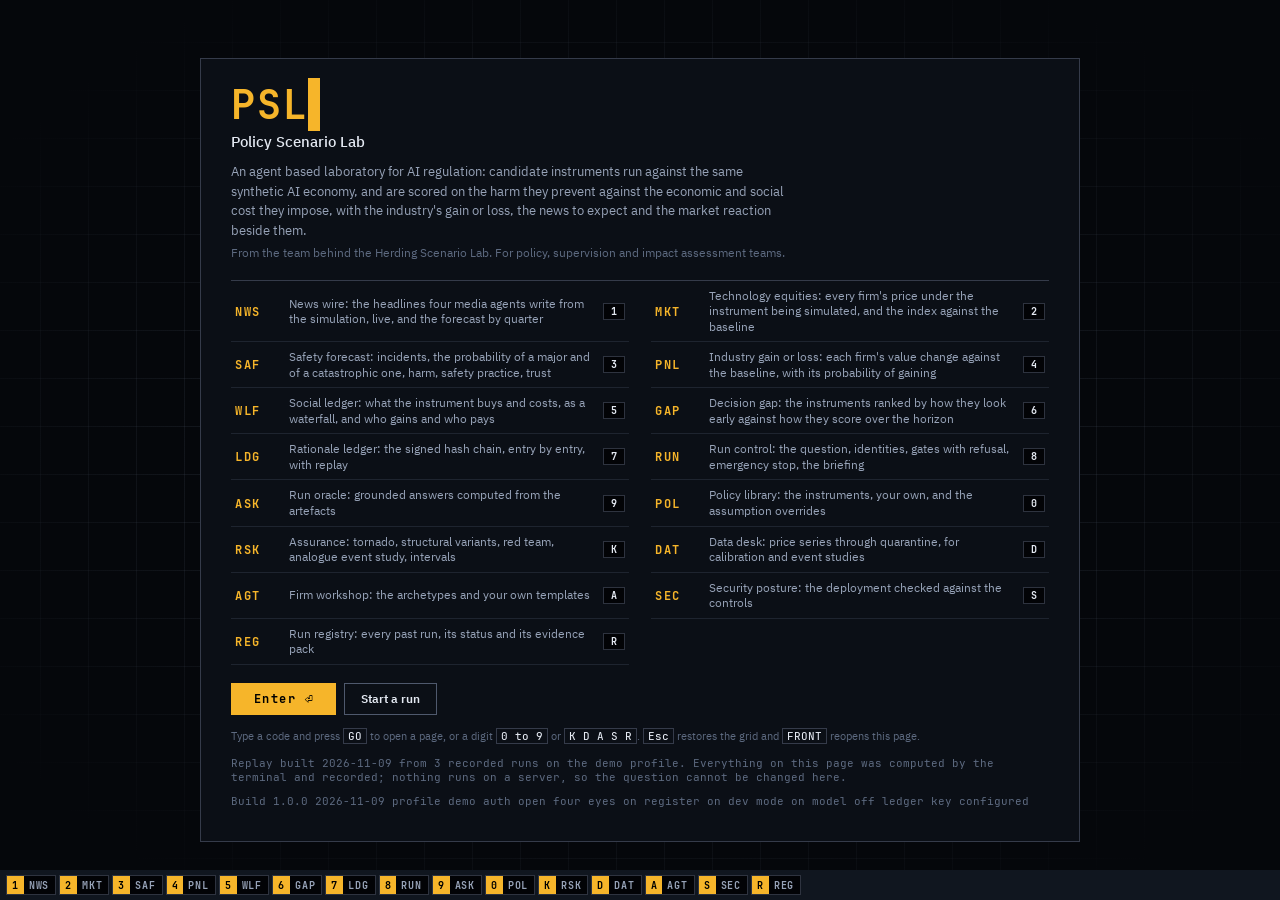
==== site/index.html @ 1699abfe "PSL terminal 1.0.0 with replay site" ====
<!DOCTYPE html>
<html lang="en"><head><meta charset="utf-8"><title>PSL TERMINAL (replay)</title>
<meta name="viewport" content="width=device-width, initial-scale=1">
<meta name="description" content="Policy Scenario Lab: a replay of recorded runs of the PSL terminal">
<link rel="stylesheet" href="assets/psl.css">
</head><body>
<div id="root"><div class="top-bar"><div class="brand"><span class="brand-glyph"></span><span class="brand-code">PSL</span><span class="brand-name">Policy Scenario Lab</span></div><div class="cmdline"><span class="cmd-prompt">›</span><input type="text" placeholder="function code" autocomplete="off" id="cmd"><span class="go-key" title="Enter">GO</span><span id="cmd-msg"></span></div><span id="phase-line">Awaiting run control</span><span class="top-right"><span id="run-chip" class="run-chip"></span><span id="live-stage" class="st-idle">IDLE</span><span id="clock">--:--:--</span></span></div><div id="rail" class="rail"><span class="rail-step" data-step="plan">Plan</span><span class="rail-step" data-step="gate1">Gate 1</span><span class="rail-step" data-step="simulate">Simulate</span><span class="rail-step" data-step="markets">Markets</span><span class="rail-step" data-step="welfare">Welfare</span><span class="rail-step" data-step="assurance">Assurance</span><span class="rail-step" data-step="critic">Critic</span><span class="rail-step" data-step="gate2">Gate 2</span><span class="rail-step" data-step="released">Released</span></div><main id="grid" class="term-grid"><div id="trow-1" class="trow"><section id="panel-NWS" class="panel" data-code="NWS"><header class="p-head"><span class="ph-num">1</span><span class="ph-code">NWS</span><span class="ph-title">News wire</span><span id="nws-live" class="ph-live"></span></header><div id="body-NWS" class="p-body"><div class="mkt-modes"><button id="nws-wire-btn" class="mode on">Wire</button><button id="nws-fc-btn" class="mode">Forecast</button><select id="nws-sel" class="sel"><option value="__live__">Live</option></select><span id="nws-read" class="mkt-read"></span></div><div id="nws-feed" class="wire"></div><div id="nws-forecast" style="display:none"></div></div></section><div id="gut-v-1" class="gutter gutter-v" data-kind="v"></div><section id="panel-MKT" class="panel" data-code="MKT"><header class="p-head"><span class="ph-num">2</span><span class="ph-code">MKT</span><span class="ph-title">Technology equities</span><span id="mkt-live" class="ph-live"></span></header><div id="body-MKT" class="p-body"><div class="mkt-modes"><button id="mkt-px-btn" class="mode on">Prices</button><button id="mkt-vs-btn" class="mode" disabled title="Index against the baseline, with its band (after the run)">vs baseline</button><select id="mkt-sel" class="sel"><option value="__live__">Live</option></select><span id="mkt-read" class="mkt-read"></span></div><div id="mkt-legend" class="legend"></div><div id="mkt-chart"></div><div id="mkt-vs" style="display:none"></div></div></section></div><div id="gut-h-1" class="gutter gutter-h" data-kind="h"></div><div id="trow-2" class="trow"><section id="panel-SAF" class="panel" data-code="SAF"><header class="p-head"><span class="ph-num">3</span><span class="ph-code">SAF</span><span class="ph-title">Safety forecast</span><span id="ph-live-SAF" class="ph-live"></span></header><div id="body-SAF" class="p-body"><div id="saf-body"></div></div></section><div id="gut-v-2" class="gutter gutter-v" data-kind="v"></div><section id="panel-PNL" class="panel" data-code="PNL"><header class="p-head"><span class="ph-num">4</span><span class="ph-code">PNL</span><span class="ph-title">Industry gain or loss</span><span id="ph-live-PNL" class="ph-live"></span></header><div id="body-PNL" class="p-body"><div id="pnl-body"></div></div></section><div id="gut-v-3" class="gutter gutter-v" data-kind="v"></div><section id="panel-WLF" class="panel" data-code="WLF"><header class="p-head"><span class="ph-num">5</span><span class="ph-code">WLF</span><span class="ph-title">Social ledger</span><span id="ph-live-WLF" class="ph-live"></span></header><div id="body-WLF" class="p-body"><div id="wlf-body"></div></div></section><div id="gut-v-4" class="gutter gutter-v" data-kind="v"></div><section id="panel-GAP" class="panel" data-code="GAP"><header class="p-head"><span class="ph-num">6</span><span class="ph-code">GAP</span><span class="ph-title">Decision gap</span><span id="ph-live-GAP" class="ph-live"></span></header><div id="body-GAP" class="p-body"><div id="gap-body"></div></div></section></div><div id="gut-h-2" class="gutter gutter-h" data-kind="h"></div><div id="trow-3" class="trow"><section id="panel-LDG" class="panel" data-code="LDG"><header class="p-head"><span class="ph-num">7</span><span class="ph-code">LDG</span><span class="ph-title">Rationale ledger</span><span id="ph-live-LDG" class="ph-live"></span></header><div id="body-LDG" class="p-body"><div id="ldg-verify" class="feed-cap"></div><div id="ldg-feed" class="feed"></div></div></section><div id="gut-v-5" class="gutter gutter-v" data-kind="v"></div><section id="panel-RUN" class="panel" data-code="RUN"><header class="p-head"><span class="ph-num">8</span><span class="ph-code">RUN</span><span class="ph-title">Run control, gates and briefing</span><span id="ph-live-RUN" class="ph-live"></span></header><div id="body-RUN" class="p-body"><label for="q">Policy question</label><textarea id="q" maxlength="600" rows="3" spellcheck="false">Which AI regulatory instrument best reduces expected harm from frontier AI over the next five years, keeping the technology sector&#x27;s net loss below $400bn and the gross social cost under $150bn?</textarea><label for="who">Prepared by</label><input type="text" placeholder="analyst preparing the battery" autocomplete="off" maxlength="80" id="who"><label for="who-role">Preparer&#x27;s function (required)</label><input type="text" placeholder="for example certified function, or Developer1 in dev mode" autocomplete="off" maxlength="80" id="who-role"><label for="approver">Approver at the gates</label><input type="text" placeholder="named approver (must differ from preparer)" autocomplete="off" maxlength="80" id="approver"><label for="approver-role">Approver&#x27;s function (SMF or certified role; required)</label><input type="text" placeholder="for example SMF24, or Developer2 in dev mode" autocomplete="off" maxlength="80" id="approver-role"><label for="reason">Reason (required to refuse a gate; recorded in the ledger)</label><textarea id="reason" maxlength="400" placeholder="why the battery or the briefing is refused" rows="2" spellcheck="false"></textarea><div class="btn-row"><button id="plan" class="act" title="Read the question and plan the battery">Plan</button><button id="stop" class="act stopbtn" disabled title="Emergency stop: halts the run now">Stop</button><button id="newrun" class="act" title="Clear the terminal for a fresh run; datasets, instruments and firms are kept">New run</button></div><div class="btn-row"><button id="g1a" class="act gate" disabled>Gate 1: approve battery</button><button id="g1r" class="act refuse" disabled>Refuse</button></div><div class="btn-row"><button id="g2a" class="act gate" disabled>Gate 2: release briefing</button><button id="g2r" class="act refuse" disabled>Refuse</button></div><div id="run-status"></div></div></section></div><section id="panel-POL" class="panel" data-code="POL"><header class="p-head"><span class="ph-num">0</span><span class="ph-code">POL</span><span class="ph-title">Policy library: instruments, your own, assumptions</span><span id="ph-live-POL" class="ph-live"></span></header><div id="body-POL" class="p-body"><div class="howto"><div class="howto-intro">The instrument library, and your own instruments.</div><ol class="howto-steps"><li>Every built in instrument is a bounded JSON document; the table shows what each does. Name instruments in the policy question to compare them, or leave it to the default battery.</li><li>To define your own, edit the document on the left: scope, phase in, threshold, costs, mandated safety share, evaluation catch rate, delays, liability, transparency, enforcement, controls. Every value is clamped to the bounds on the right and clamping is reported.</li><li>Click Validate and store. The instrument joins every later plan while it is enabled, with its author and hash in the battery hash and the ledger.</li><li>Assumption overrides (bottom) apply to the next plan: any value judgement in the assumptions table, within bounds.</li></ol><div class="howto-note">Nothing simulates until a named approver signs the battery off at Gate 1.</div></div><div class="feed-cap">Built in instruments</div><table class="data"><thead><tr><th class="">instrument</th><th class="">scope</th><th class="">what it does</th><th class="">note</th></tr></thead><tbody><tr><td class="">Status quo (voluntary commitments)</td><td class="">domestic</td><td class="">enforcement capacity 0.1; domestic scope</td><td class="wrap">No new obligation. Existing consumer and product law only, with the regulator&#x27;s present capacity. Every other policy is measured against this path, pair by pair.</td></tr><tr><td class="">Transparency and disclosure</td><td class="">domestic</td><td class="wrap">provenance and disclosure; compliance $0.01bn fixed plus 0.2% of revenue; enforcement capacity 0.3, fines 1% of revenue; domestic scope</td><td class="wrap">Model documentation, provenance marking and public incident disclosure. Cheap, and it shrinks the misuse environment rather than the capability.</td></tr><tr><td class="">Compute threshold reporting</td><td class="">domestic</td><td class="wrap">above capability 1.0; evaluations catch 15% of unsafe releases; compliance $0.03bn fixed plus 0.5% of revenue; enforcement capacity 0.4, fines 2% of revenue; domestic scope</td><td class="wrap">Developers above a training compute threshold report their models and their own evaluations. The regime an executive order can create.</td></tr><tr><td class="">Mandatory third party evaluation</td><td class="">domestic</td><td class="wrap">above capability 0.8; safety spend at least 8% of R&amp;D; evaluations catch 45% of unsafe releases; 2 month approval delay; compliance $0.08bn fixed plus 1.0% of revenue; enforcement capacity 0.5, fines 6% of revenue; domestic scope</td><td class="wrap">Independent pre deployment evaluation above a threshold, with a short approval delay. Catches a share of unsafe releases before they ship.</td></tr><tr><td class="">Risk tiering (EU style)</td><td class="">domestic</td><td class="wrap">safety spend at least 5% of R&amp;D; 1 month approval delay; provenance and disclosure; risk tier conformity for deployers; compliance $0.05bn fixed plus 3.0% of revenue; enforcement capacity 0.6, fines 7% of revenue; domestic scope</td><td class="wrap">Obligations by use case tier for every deployer, conformity assessment before high risk deployment, a sandbox for small firms. Compliance cost scales with deployment, not with the frontier.</td></tr><tr><td class="">Frontier licensing</td><td class="">domestic</td><td class="wrap">above capability 1.0; safety spend at least 25% of R&amp;D; evaluations catch 60% of unsafe releases; 4 month approval delay; compliance $0.15bn fixed plus 2.0% of revenue; enforcement capacity 0.7, fines 10% of revenue; domestic scope</td><td class="wrap">A licence to train or deploy above the capability threshold: mandated safety spend, independent evaluation, an approval delay, audits with real fines. Domestic scope: a mobile lab can leave.</td></tr><tr><td class="">Coordinated frontier licensing</td><td class="">coordinated</td><td class="wrap">above capability 1.0; safety spend at least 25% of R&amp;D; evaluations catch 60% of unsafe releases; 4 month approval delay; compliance $0.15bn fixed plus 2.0% of revenue; enforcement capacity 0.7, fines 10% of revenue; coordinated across jurisdictions</td><td class="wrap">The licensing regime agreed across jurisdictions, so obligations follow the firm wherever it operates. Slower to arrive, harder to escape.</td></tr><tr><td class="">Strict liability</td><td class="">domestic</td><td class="wrap">liability for 80% of harm; compliance $0.02bn fixed plus 0.5% of revenue; enforcement capacity 0.3; domestic scope</td><td class="wrap">Firms pay for the harm their systems cause, insured by mandate. No ex ante obligation: the price of an incident does the work, and the firms choose their own safety spend.</td></tr><tr><td class="">Liability with a safe harbour</td><td class="">domestic</td><td class="wrap">safety spend at least 12% of R&amp;D; evaluations catch 35% of unsafe releases; liability for 80% of harm with a safe harbour; compliance $0.08bn fixed plus 1.2% of revenue; enforcement capacity 0.4, fines 3% of revenue; domestic scope</td><td class="wrap">Strict liability, but a firm that meets the evaluation and safety spend standard is shielded from most of it. Compliance becomes the cheaper choice.</td></tr><tr><td class="">Six month moratorium above the threshold</td><td class="">domestic</td><td class="wrap">above capability 1.1; evaluations catch 15% of unsafe releases; 6 month moratorium; compliance $0.03bn fixed plus 0.0% of revenue; enforcement capacity 0.5, fines 5% of revenue; domestic scope</td><td class="wrap">Releases above the capability threshold are frozen for six months, then reporting applies. The sharpest brake and the one most easily left behind.</td></tr><tr><td class="">Compute export controls</td><td class="">domestic</td><td class="wrap">above capability 1.0; compute export controls; compliance $0.02bn fixed plus 0.0% of revenue; enforcement capacity 0.4, fines 3% of revenue; domestic scope</td><td class="wrap">Controls on advanced compute leaving the jurisdiction: offshore development loses its compute, the chip sector loses a market. Paired with reporting at home.</td></tr><tr><td class="">Open weights restriction</td><td class="">domestic</td><td class="wrap">above capability 0.9; provenance and disclosure; no open weights above the threshold; compliance $0.02bn fixed plus 0.0% of revenue; enforcement capacity 0.4, fines 4% of revenue; domestic scope</td><td class="wrap">Weights above the threshold may not be published. The open developer&#x27;s model changes, the misuse environment shrinks, diffusion slows.</td></tr><tr><td class="">Sandbox and light touch</td><td class="">domestic</td><td class="wrap">provenance and disclosure; compliance $0.00bn fixed plus 0.4% of revenue; enforcement capacity 0.3, fines 1% of revenue; domestic scope</td><td class="wrap">A regulatory sandbox, voluntary standards, reporting and provenance marking. The pro innovation option.</td></tr><tr><td class="">EU style package</td><td class="">domestic</td><td class="wrap">safety spend at least 10% of R&amp;D; evaluations catch 45% of unsafe releases; 2 month approval delay; provenance and disclosure; risk tier conformity for deployers; compliance $0.10bn fixed plus 3.0% of revenue; enforcement capacity 0.7, fines 7% of revenue; domestic scope</td><td class="wrap">Risk tiering with mandatory third party evaluation above the threshold, incident reporting, provenance marking and a sandbox.</td></tr><tr><td class="">Licensing plus liability</td><td class="">domestic</td><td class="wrap">above capability 1.0; safety spend at least 25% of R&amp;D; evaluations catch 60% of unsafe releases; 4 month approval delay; liability for 80% of harm with a safe harbour; compliance $0.15bn fixed plus 2.0% of revenue; enforcement capacity 0.7, fines 10% of revenue; domestic scope</td><td class="wrap">Frontier licensing with strict liability and a safe harbour for licensed firms: ex ante control at the frontier and an ex post price everywhere else.</td></tr></tbody></table><div style="display:flex;gap:8px"><div style="flex:2"><label for="pol-json">Instrument document (JSON)</label><textarea id="pol-json" maxlength="8000" rows="16" spellcheck="false">{
 &quot;label&quot;: &quot;My instrument&quot;,
 &quot;note&quot;: &quot;describe the obligation, whom it binds and what it is meant to change&quot;,
 &quot;scope&quot;: &quot;home&quot;,
 &quot;phase_in&quot;: 6,
 &quot;sunset&quot;: 0,
 &quot;capability_threshold&quot;: 1.0,
 &quot;applies_to&quot;: [
  &quot;frontier_lab&quot;,
  &quot;open_weights&quot;
 ],
 &quot;fixed_cost&quot;: 0.05,
 &quot;variable_cost&quot;: 0.01,
 &quot;min_safety_share&quot;: 0.1,
 &quot;eval_catch&quot;: 0.3,
 &quot;release_delay&quot;: 0,
 &quot;moratorium_months&quot;: 0,
 &quot;liability_multiplier&quot;: 0.0,
 &quot;safe_harbour&quot;: false,
 &quot;insurance_mandate&quot;: false,
 &quot;incident_reporting&quot;: true,
 &quot;transparency&quot;: 0.0,
 &quot;enforcement_capacity&quot;: 0.5,
 &quot;fine_rate&quot;: 0.04,
 &quot;open_weights_restriction&quot;: false,
 &quot;export_controls&quot;: 0.0,
 &quot;sandbox_small_firms&quot;: false,
 &quot;tier_friction&quot;: 0.0,
 &quot;name&quot;: &quot;my_instrument&quot;
}</textarea></div><div style="flex:1;padding-left:12px"><label>Bounds</label><div class="gap-note" style="columns:2"><div class="mono">phase_in: 0 to 36</div><div class="mono">sunset: 0 to 120</div><div class="mono">capability_threshold: 0.0 to 3.0</div><div class="mono">fixed_cost: 0.0 to 2.0</div><div class="mono">variable_cost: 0.0 to 0.1</div><div class="mono">min_safety_share: 0.0 to 0.5</div><div class="mono">eval_catch: 0.0 to 0.9</div><div class="mono">release_delay: 0 to 12</div><div class="mono">moratorium_months: 0 to 24</div><div class="mono">liability_multiplier: 0.0 to 1.5</div><div class="mono">transparency: 0.0 to 0.3</div><div class="mono">enforcement_capacity: 0.0 to 1.0</div><div class="mono">fine_rate: 0.0 to 0.2</div><div class="mono">export_controls: 0.0 to 1.0</div><div class="mono">tier_friction: 0.0 to 0.3</div></div><div class="gap-note">scope: home or coordinated; applies_to: all or a list of frontier_lab, open_weights, hyperscaler, chips, enterprise_software, consumer_ai, autonomy, startups; flags: safe_harbour, insurance_mandate, incident_reporting, open_weights_restriction, sandbox_small_firms. At most 24 stored instruments.</div></div></div><div class="btn-row"><button id="pol-add" class="act gate">Validate and store</button><button id="pol-template" class="act">Reset to template</button></div><div id="pol-result"></div><div><label for="pol-pick">Stored instrument</label><div id="pol-pick" class="seg"></div><div class="btn-row"><button id="pol-on" class="act">Enable</button><button id="pol-off" class="act">Disable</button><button id="pol-remove" class="act refuse">Remove</button></div></div><div id="pol-list"></div><div class="feed-cap">Assumption overrides for the next plan (JSON object of assumption: value)</div><div style="display:flex;gap:8px"><textarea id="asm-json" maxlength="6000" rows="4" spellcheck="false" style="flex:2">{}</textarea><div style="flex:1;padding-left:12px"><button id="asm-apply" class="act">Apply overrides</button><div id="asm-result"></div></div></div><div class="scroll-table"><table class="data"><thead><tr><th class="">assumption</th><th class="num">default</th><th class="num">low</th><th class="num">high</th><th class="">unit</th><th class="">meaning</th></tr></thead><tbody><tr><td class="">Discount rate</td><td class="num">0.03</td><td class="num">0.0</td><td class="num">0.1</td><td class="">a year</td><td class="wrap">social discount rate applied to every monthly flow</td></tr><tr><td class="">Harm valuation multiplier</td><td class="num">1.0</td><td class="num">0.25</td><td class="num">4.0</td><td class="">multiple</td><td class="wrap">scales the monetised harm of incidents; 1.0 takes the engine&#x27;s damages at face value</td></tr><tr><td class="">Consumer surplus base bn</td><td class="num">250.0</td><td class="num">50.0</td><td class="num">1500.0</td><td class="">$bn a year</td><td class="wrap">annual consumer surplus from AI services at the starting level of capability and reach</td></tr><tr><td class="">Cs elasticity</td><td class="num">0.6</td><td class="num">0.1</td><td class="num">1.5</td><td class="">elasticity</td><td class="wrap">proportional change in consumer surplus per proportional change in the AI service index</td></tr><tr><td class="">Productivity base bn</td><td class="num">400.0</td><td class="num">50.0</td><td class="num">2000.0</td><td class="">$bn a year</td><td class="wrap">annual output uplift attributable to AI adoption at the starting service index</td></tr><tr><td class="">Productivity elasticity</td><td class="num">0.8</td><td class="num">0.1</td><td class="num">1.5</td><td class="">elasticity</td><td class="wrap">proportional change in the output uplift per proportional change in the service index</td></tr><tr><td class="">Trust elasticity</td><td class="num">0.5</td><td class="num">0.0</td><td class="num">1.5</td><td class="">elasticity</td><td class="wrap">proportional change in realised adoption benefits per proportional change in public trust</td></tr><tr><td class="">Compliance deadweight share</td><td class="num">0.7</td><td class="num">0.3</td><td class="num">1.0</td><td class="">share</td><td class="wrap">share of compliance spend that is a real resource cost rather than a transfer</td></tr><tr><td class="">Enforcement cost bn</td><td class="num">0.4</td><td class="num">0.05</td><td class="num">2.0</td><td class="">$bn a year per unit of capacity</td><td class="wrap">public budget consumed by one unit of enforcement capacity</td></tr><tr><td class="">Leakage value share</td><td class="num">0.35</td><td class="num">0.0</td><td class="num">1.0</td><td class="">share</td><td class="wrap">domestic value added lost per dollar of revenue whose activity moves offshore</td></tr><tr><td class="">Labour adjustment bn</td><td class="num">2.0</td><td class="num">0.0</td><td class="num">10.0</td><td class="">$bn per index point</td><td class="wrap">short run adjustment cost per point of growth in the AI service index (displacement, retraining)</td></tr><tr><td class="">Domestic ownership share</td><td class="num">0.6</td><td class="num">0.0</td><td class="num">1.0</td><td class="">share</td><td class="wrap">share of the firms&#x27; operating profit that accrues to residents and counts in national welfare</td></tr><tr><td class="">Hazard base misuse</td><td class="num">0.08</td><td class="num">0.01</td><td class="num">0.3</td><td class="">a month per firm</td><td class="wrap">monthly rate of a reportable misuse incident for a firm at capability 1, full reach and no safety practice</td></tr><tr><td class="">Hazard base accident</td><td class="num">0.05</td><td class="num">0.01</td><td class="num">0.3</td><td class="">a month per firm</td><td class="">the same for accidents and failures</td></tr><tr><td class="">Hazard base systemic</td><td class="num">0.02</td><td class="num">0.002</td><td class="num">0.15</td><td class="">a month per firm</td><td class="wrap">the same for systemic incidents (markets, infrastructure, information)</td></tr><tr><td class="">Hazard capability elasticity</td><td class="num">1.3</td><td class="num">0.5</td><td class="num">2.5</td><td class="">elasticity</td><td class="wrap">incident rate scales with capability to this power</td></tr><tr><td class="">Hazard safety elasticity</td><td class="num">1.8</td><td class="num">0.5</td><td class="num">4.0</td><td class="">per unit of safety level</td><td class="wrap">incident rate falls as exp(-elasticity x safety level)</td></tr><tr><td class="">Hazard reach elasticity</td><td class="num">1.0</td><td class="num">0.3</td><td class="num">2.0</td><td class="">elasticity</td><td class="wrap">incident rate scales with deployment reach to this power</td></tr><tr><td class="">Offshore laxity</td><td class="num">0.6</td><td class="num">0.0</td><td class="num">2.0</td><td class="">multiple</td><td class="wrap">extra incident rate on activity moved offshore, relative to home</td></tr><tr><td class="">Severity misuse median bn</td><td class="num">0.15</td><td class="num">0.01</td><td class="num">2.0</td><td class="">$bn</td><td class="">median monetised harm of a misuse incident</td></tr><tr><td class="">Severity accident median bn</td><td class="num">0.3</td><td class="num">0.02</td><td class="num">3.0</td><td class="">$bn</td><td class="">median monetised harm of an accident</td></tr><tr><td class="">Severity systemic median bn</td><td class="num">1.0</td><td class="num">0.1</td><td class="num">10.0</td><td class="">$bn</td><td class="">median monetised harm of a systemic incident</td></tr><tr><td class="">Severity sigma</td><td class="num">1.1</td><td class="num">0.5</td><td class="num">2.0</td><td class="">log scale</td><td class="wrap">lognormal dispersion of incident harm (heavy tail)</td></tr><tr><td class="">Major incident bn</td><td class="num">1.0</td><td class="num">0.2</td><td class="num">10.0</td><td class="">$bn</td><td class="">harm above which an incident counts as major</td></tr><tr><td class="">Catastrophe prior monthly</td><td class="num">0.002</td><td class="num">0.0</td><td class="num">0.02</td><td class="">a month per firm</td><td class="wrap">monthly probability of a catastrophic incident for a firm above critical capability with no safety practice</td></tr><tr><td class="">Catastrophe capability</td><td class="num">1.6</td><td class="num">1.0</td><td class="num">3.0</td><td class="">capability index</td><td class="wrap">capability above which the catastrophic tail is live</td></tr><tr><td class="">Catastrophe harm bn</td><td class="num">400.0</td><td class="num">20.0</td><td class="num">3000.0</td><td class="">$bn</td><td class="">median monetised harm of a catastrophic incident</td></tr><tr><td class="">Unsafe release share</td><td class="num">0.35</td><td class="num">0.05</td><td class="num">0.8</td><td class="">share</td><td class="wrap">share of the incident rate attributable to releases an evaluation could catch</td></tr><tr><td class="">Capability growth</td><td class="num">0.023</td><td class="num">0.005</td><td class="num">0.06</td><td class="">a month</td><td class="wrap">monthly log growth of the capability index when all R&amp;D goes to capability (a doubling in about 30 months)</td></tr><tr><td class="">Safety learning</td><td class="num">0.08</td><td class="num">0.02</td><td class="num">0.3</td><td class="">a month</td><td class="wrap">monthly gain in safety practice at saturation; the gain is a x share/(share + 0.1), diminishing in the share</td></tr><tr><td class="">Growth fade months</td><td class="num">30.0</td><td class="num">6.0</td><td class="num">120.0</td><td class="">months</td><td class="wrap">time constant over which a firm&#x27;s growth fades towards the long run rate</td></tr><tr><td class="">Safety substitution</td><td class="num">0.6</td><td class="num">0.0</td><td class="num">1.0</td><td class="">share</td><td class="wrap">share of safety spend that displaces capability R&amp;D (the rest is additional budget or spills over)</td></tr><tr><td class="">Export control chip loss</td><td class="num">0.1</td><td class="num">0.0</td><td class="num">0.4</td><td class="">a year</td><td class="wrap">annual revenue growth lost by the chip sector under full export controls</td></tr><tr><td class="">Long run growth</td><td class="num">0.06</td><td class="num">0.0</td><td class="num">0.2</td><td class="">a year</td><td class="">the growth rate firms fade towards</td></tr><tr><td class="">Safety decay</td><td class="num">0.02</td><td class="num">0.0</td><td class="num">0.08</td><td class="">a month</td><td class="wrap">monthly erosion of safety practice without investment</td></tr><tr><td class="">Revenue capability beta</td><td class="num">0.5</td><td class="num">0.1</td><td class="num">1.2</td><td class="">elasticity</td><td class="">revenue growth per unit of log capability growth</td></tr><tr><td class="">Revenue reach beta</td><td class="num">0.8</td><td class="num">0.1</td><td class="num">2.0</td><td class="">elasticity</td><td class="wrap">revenue relative to the frictionless, full trust reach path, to this power</td></tr><tr><td class="">Reach speed</td><td class="num">0.08</td><td class="num">0.02</td><td class="num">0.3</td><td class="">a month</td><td class="wrap">speed at which reach closes on its capability and trust determined ceiling</td></tr><tr><td class="">Growth value weight</td><td class="num">3.0</td><td class="num">0.5</td><td class="num">8.0</td><td class="">years of revenue</td><td class="wrap">how a firm values a year of extra growth against a year of cost</td></tr><tr><td class="">Relocation cost</td><td class="num">0.08</td><td class="num">0.0</td><td class="num">0.5</td><td class="">share of moved revenue</td><td class="wrap">one off cost of moving a unit of activity offshore</td></tr><tr><td class="">Offshore revenue haircut</td><td class="num">0.12</td><td class="num">0.0</td><td class="num">0.5</td><td class="">share</td><td class="wrap">revenue lost per unit of activity offshore (talent, customers, latency)</td></tr><tr><td class="">Firm risk aversion</td><td class="num">0.6</td><td class="num">0.0</td><td class="num">2.0</td><td class="">multiple</td><td class="wrap">weight on the variance of expected liability in the firm&#x27;s choice</td></tr><tr><td class="">Firm optimism</td><td class="num">0.7</td><td class="num">0.3</td><td class="num">1.0</td><td class="">multiple</td><td class="wrap">the share of its true incident rate a firm believes when it plans</td></tr><tr><td class="">Audit rate</td><td class="num">0.5</td><td class="num">0.05</td><td class="num">1.0</td><td class="">a month at full capacity</td><td class="wrap">probability a firm in scope is audited in a month at capacity 1</td></tr><tr><td class="">Insurance loading</td><td class="num">0.25</td><td class="num">0.0</td><td class="num">1.0</td><td class="">share</td><td class="wrap">premium above expected liability charged by insurers under a mandate</td></tr><tr><td class="">Safe harbour shield</td><td class="num">0.7</td><td class="num">0.0</td><td class="num">1.0</td><td class="">share</td><td class="wrap">share of liability a compliant firm avoids under a safe harbour</td></tr><tr><td class="">Moratorium research slowdown</td><td class="num">0.5</td><td class="num">0.0</td><td class="num">1.0</td><td class="">share</td><td class="wrap">share of capability growth lost by a firm in scope while a moratorium holds</td></tr><tr><td class="">Enforcement response</td><td class="num">0.25</td><td class="num">0.05</td><td class="num">1.0</td><td class="">a month</td><td class="wrap">speed at which enforcement intensity follows public pressure</td></tr><tr><td class="">Trust recovery</td><td class="num">0.05</td><td class="num">0.01</td><td class="num">0.2</td><td class="">a month</td><td class="">monthly recovery of public trust towards 1</td></tr><tr><td class="">Trust harm sensitivity</td><td class="num">0.04</td><td class="num">0.0</td><td class="num">0.3</td><td class="">per log $bn</td><td class="wrap">fall in trust per unit of log monetised harm in a month</td></tr><tr><td class="">News memory</td><td class="num">0.75</td><td class="num">0.3</td><td class="num">0.95</td><td class="">a month</td><td class="">persistence of the news pressure index</td></tr><tr><td class="">News reporting boost</td><td class="num">0.35</td><td class="num">0.0</td><td class="num">1.0</td><td class="">share</td><td class="wrap">extra salience of incidents when reporting is mandatory</td></tr><tr><td class="">Market vol</td><td class="num">0.045</td><td class="num">0.01</td><td class="num">0.12</td><td class="">a month</td><td class="">volatility of the common market factor</td></tr><tr><td class="">Sentiment persistence</td><td class="num">0.85</td><td class="num">0.5</td><td class="num">0.98</td><td class="">a month</td><td class="wrap">persistence of the price&#x27;s non fundamental component</td></tr><tr><td class="">News price impact</td><td class="num">0.06</td><td class="num">0.0</td><td class="num">0.3</td><td class="">per unit of pressure</td><td class="wrap">price impact of a unit of news pressure on an exposed firm</td></tr><tr><td class="">Incident jump</td><td class="num">0.5</td><td class="num">0.0</td><td class="num">2.0</td><td class="">multiple</td><td class="wrap">own incident price jump per log unit of harm relative to revenue</td></tr><tr><td class="">contagion</td><td class="num">0.3</td><td class="num">0.0</td><td class="num">1.0</td><td class="">share</td><td class="wrap">share of an own incident jump felt by the rest of the sector</td></tr><tr><td class="">Announcement impact</td><td class="num">0.9</td><td class="num">0.0</td><td class="num">3.0</td><td class="">multiple</td><td class="wrap">price reaction at announcement per unit of expected compliance cost over earnings</td></tr><tr><td class="">Chip demand coupling</td><td class="num">0.6</td><td class="num">0.0</td><td class="num">1.5</td><td class="">elasticity</td><td class="wrap">chip and cloud revenue growth per unit of model developers&#x27; capability growth</td></tr><tr><td class="">Open weights diffusion</td><td class="num">0.1</td><td class="num">0.0</td><td class="num">0.8</td><td class="">share</td><td class="wrap">capability spillover from published weights to the rest of the economy</td></tr></tbody></table></div></div></section><section id="panel-RSK" class="panel" data-code="RSK"><header class="p-head"><span class="ph-num">K</span><span class="ph-code">RSK</span><span class="ph-title">Assurance: tornado, structural variants, red team, analogue, intervals</span><span id="ph-live-RSK" class="ph-live"></span></header><div id="body-RSK" class="p-body"><div id="rsk-body"></div></div></section><section id="panel-DAT" class="panel" data-code="DAT"><header class="p-head"><span class="ph-num">D</span><span class="ph-code">DAT</span><span class="ph-title">Data desk: price series through quarantine</span><span id="ph-live-DAT" class="ph-live"></span></header><div id="body-DAT" class="p-body"><div class="howto"><div class="howto-intro">Bring a price series into the Lab, through quarantine.</div><ol class="howto-steps"><li>Choose the classification: public, synthetic, licensed or pseudonymised. It decides what may leave the run directory.</li><li>Drop a CSV or JSON file with a date column and a price column (optionally a market column for a beta). Daily or monthly; the Lab keeps the last observation of each month.</li><li>Optionally give an event month (YYYY-MM, a past regulatory announcement): the cumulative abnormal return over the six months after it is computed and compared in assurance with the model&#x27;s early reaction.</li><li>Optionally map the series to a firm archetype by name: its volatility and beta calibrate that firm in the next plan.</li><li>Every file passes one quarantine: size and type limits, a schema check, a formula injection check, a personal identifier scan that refuses rather than redacts, and a hash for the ledger. Rows never enter the briefing or the evidence pack.</li></ol><div class="howto-note">sample_data/analogue_event_study.csv is a synthetic example with an event in 2024-06.</div></div><div class="dat-row"><div class="dat-col"><label for="dat-class">Classification</label><div id="dat-class" class="seg"><label class="seg-lab"><input type="radio" class="seg-in" name="dat-class" value="synthetic">synthetic: generated data, no restriction</label><label class="seg-lab"><input type="radio" class="seg-in" name="dat-class" value="public" checked>public: published data, attribution recorded</label><label class="seg-lab"><input type="radio" class="seg-in" name="dat-class" value="pseudonymised">pseudonymised: identifiers replaced; rows stay in the run directory, only hashes and aggregates enter the evidence pack</label><label class="seg-lab"><input type="radio" class="seg-in" name="dat-class" value="licensed">licensed: vendor licensed data; rows never leave the run directory</label></div></div></div><div class="dat-row"><div class="dat-col dat-narrow"><label for="dat-event">Event month (optional)</label><input type="text" placeholder="YYYY-MM" maxlength="7" id="dat-event"></div><div class="dat-col"><label for="dat-maps">Maps to firm (optional)</label><input type="text" placeholder="for example frontier_lab_closed" maxlength="60" id="dat-maps"></div><div class="dat-col"><label>Upload CSV or JSON</label><div id="dat-upload" class="dat-upload" data-replay="disabled" title="Uploads are not available in the replay; use the live terminal"><div>drop a file here or <b>browse</b></div></div></div></div><div id="dat-result"></div><div id="dat-list"></div></div></section><section id="panel-AGT" class="panel" data-code="AGT"><header class="p-head"><span class="ph-num">A</span><span class="ph-code">AGT</span><span class="ph-title">Firm workshop: archetypes and templates</span><span id="ph-live-AGT" class="ph-live"></span></header><div id="body-AGT" class="p-body"><div class="howto"><div class="howto-intro">The firm archetypes, and your own.</div><ol class="howto-steps"><li>The default economy is eight archetypes of the AI value chain (below). None is a real company.</li><li>To replace it, define at least two firms: revenue, margin, growth, R&amp;D share, capability, safety practice, reach, the share of revenue in the regulated scope, mobility offshore, safety culture, beta, volatility and multiples. Every value is bounded.</li><li>A firm can be calibrated from a price series uploaded in DAT: map the dataset to the firm&#x27;s name and its volatility and beta replace the template&#x27;s in the next plan.</li><li>Click Validate and store; enabled templates replace the default economy in the next plan when there are at least two.</li></ol><div class="howto-note">The engine is agnostic to names: a mapping onto real companies is the authority&#x27;s, and the briefing says so.</div></div><div class="feed-cap">Default economy</div><table class="data"><thead><tr><th class="">firm</th><th class="">sector</th><th class="num">revenue $bn</th><th class="num">margin</th><th class="num">growth</th><th class="num">capability</th><th class="num">safety</th><th class="num">reach</th><th class="num">in scope</th><th class="num">mobility</th><th class="num">culture</th><th class="num">beta</th><th class="num">vol</th><th class="num">PE</th></tr></thead><tbody><tr><td class="">Frontier Lab (closed weights)</td><td class="">Frontier lab</td><td class="num">15</td><td class="num">15%</td><td class="num">45%</td><td class="num">1.20</td><td class="num">0.50</td><td class="num">0.70</td><td class="num">90%</td><td class="num">0.4</td><td class="num">0.55</td><td class="num">1.4</td><td class="num">10%</td><td class="num">45</td></tr><tr><td class="">Frontier Lab (open weights)</td><td class="">Open weights</td><td class="num">4</td><td class="num">5%</td><td class="num">50%</td><td class="num">1.05</td><td class="num">0.40</td><td class="num">0.60</td><td class="num">90%</td><td class="num">0.6</td><td class="num">0.45</td><td class="num">1.5</td><td class="num">12%</td><td class="num">60</td></tr><tr><td class="">Hyperscaler cloud</td><td class="">Hyperscaler</td><td class="num">120</td><td class="num">30%</td><td class="num">18%</td><td class="num">1.10</td><td class="num">0.60</td><td class="num">0.90</td><td class="num">40%</td><td class="num">0.2</td><td class="num">0.60</td><td class="num">1.1</td><td class="num">7%</td><td class="num">28</td></tr><tr><td class="">Chip designer</td><td class="">Chips</td><td class="num">90</td><td class="num">45%</td><td class="num">25%</td><td class="num">0.60</td><td class="num">0.70</td><td class="num">0.95</td><td class="num">15%</td><td class="num">0.3</td><td class="num">0.60</td><td class="num">1.6</td><td class="num">8%</td><td class="num">35</td></tr><tr><td class="">Enterprise software</td><td class="">Enterprise software</td><td class="num">60</td><td class="num">28%</td><td class="num">14%</td><td class="num">0.80</td><td class="num">0.60</td><td class="num">0.85</td><td class="num">50%</td><td class="num">0.1</td><td class="num">0.60</td><td class="num">1.0</td><td class="num">7%</td><td class="num">30</td></tr><tr><td class="">Consumer AI platform</td><td class="">Consumer AI</td><td class="num">30</td><td class="num">20%</td><td class="num">30%</td><td class="num">0.95</td><td class="num">0.45</td><td class="num">0.80</td><td class="num">70%</td><td class="num">0.3</td><td class="num">0.40</td><td class="num">1.3</td><td class="num">9%</td><td class="num">38</td></tr><tr><td class="">Autonomy and robotics</td><td class="">Autonomy</td><td class="num">8</td><td class="num">8%</td><td class="num">40%</td><td class="num">0.85</td><td class="num">0.50</td><td class="num">0.40</td><td class="num">80%</td><td class="num">0.3</td><td class="num">0.50</td><td class="num">1.5</td><td class="num">11%</td><td class="num">50</td></tr><tr><td class="">AI start up cohort</td><td class="">Startups</td><td class="num">6</td><td class="num">-10%</td><td class="num">60%</td><td class="num">0.70</td><td class="num">0.35</td><td class="num">0.30</td><td class="num">60%</td><td class="num">0.7</td><td class="num">0.35</td><td class="num">1.7</td><td class="num">10%</td><td class="num">60</td></tr></tbody></table><div style="display:flex;gap:8px"><div style="flex:2"><label for="agt-json">Firm template (JSON)</label><textarea id="agt-json" maxlength="6000" rows="14" spellcheck="false">{
 &quot;label&quot;: &quot;My firm&quot;,
 &quot;sector&quot;: &quot;consumer_ai&quot;,
 &quot;revenue&quot;: 12.0,
 &quot;margin&quot;: 0.18,
 &quot;growth&quot;: 0.3,
 &quot;rd_share&quot;: 0.3,
 &quot;capability&quot;: 0.9,
 &quot;safety&quot;: 0.5,
 &quot;reach&quot;: 0.6,
 &quot;scope_share&quot;: 0.8,
 &quot;mobility&quot;: 0.4,
 &quot;culture&quot;: 0.5,
 &quot;beta&quot;: 1.3,
 &quot;idio_vol&quot;: 0.12,
 &quot;pe&quot;: 40.0,
 &quot;ps&quot;: 8.0,
 &quot;compute_dependence&quot;: 0.8,
 &quot;open_weights&quot;: false,
 &quot;small&quot;: false,
 &quot;name&quot;: &quot;my_firm&quot;
}</textarea></div><div style="flex:1;padding-left:12px"><label>Bounds</label><div class="gap-note" style="columns:2"><div class="mono">revenue: 0.5 to 500.0</div><div class="mono">margin: -0.5 to 0.6</div><div class="mono">growth: -0.2 to 1.0</div><div class="mono">rd_share: 0.02 to 0.6</div><div class="mono">capability: 0.1 to 3.0</div><div class="mono">safety: 0.05 to 0.95</div><div class="mono">reach: 0.05 to 1.0</div><div class="mono">scope_share: 0.0 to 1.0</div><div class="mono">mobility: 0.0 to 1.0</div><div class="mono">culture: 0.0 to 1.0</div><div class="mono">beta: 0.2 to 2.5</div><div class="mono">idio_vol: 0.02 to 0.3</div><div class="mono">pe: 5.0 to 120.0</div><div class="mono">ps: 1.0 to 30.0</div><div class="mono">compute_dependence: 0.0 to 1.0</div></div><div class="gap-note">sector: frontier_lab, open_weights, hyperscaler, chips, enterprise_software, consumer_ai, autonomy, startups; flags open_weights, small. At most 16 stored templates.</div></div></div><div class="btn-row"><button id="agt-add" class="act gate">Validate and store</button><button id="agt-template" class="act">Reset to template</button></div><div id="agt-result"></div><div><label for="agt-pick">Stored template</label><div id="agt-pick" class="seg"></div><div class="btn-row"><button id="agt-on" class="act">Enable</button><button id="agt-off" class="act">Disable</button><button id="agt-remove" class="act refuse">Remove</button></div></div><div id="agt-list"></div></div></section><section id="panel-SEC" class="panel" data-code="SEC"><header class="p-head"><span class="ph-num">S</span><span class="ph-code">SEC</span><span class="ph-title">Security posture</span><span id="ph-live-SEC" class="ph-live"></span></header><div id="body-SEC" class="p-body"><div id="sec-body"></div></div></section><section id="panel-REG" class="panel" data-code="REG"><header class="p-head"><span class="ph-num">R</span><span class="ph-code">REG</span><span class="ph-title">Run registry</span><span id="ph-live-REG" class="ph-live"></span></header><div id="body-REG" class="p-body"><div id="reg-body"></div></div></section></main><footer class="ticker"><div class="fkeys"><button class="fkey" title="News wire" data-code="NWS"><i>1</i>NWS</button><button class="fkey" title="Technology equities" data-code="MKT"><i>2</i>MKT</button><button class="fkey" title="Safety forecast" data-code="SAF"><i>3</i>SAF</button><button class="fkey" title="Industry gain or loss" data-code="PNL"><i>4</i>PNL</button><button class="fkey" title="Social ledger" data-code="WLF"><i>5</i>WLF</button><button class="fkey" title="Decision gap" data-code="GAP"><i>6</i>GAP</button><button class="fkey" title="Rationale ledger" data-code="LDG"><i>7</i>LDG</button><button class="fkey" title="Run control" data-code="RUN"><i>8</i>RUN</button><button class="fkey" title="Run oracle" data-code="ASK"><i>9</i>ASK</button><button class="fkey" title="Policy library" data-code="POL"><i>0</i>POL</button><button class="fkey" title="Assurance" data-code="RSK"><i>K</i>RSK</button><button class="fkey" title="Data desk" data-code="DAT"><i>D</i>DAT</button><button class="fkey" title="Firm workshop" data-code="AGT"><i>A</i>AGT</button><button class="fkey" title="Security posture" data-code="SEC"><i>S</i>SEC</button><button class="fkey" title="Run registry" data-code="REG"><i>R</i>REG</button></div><div class="tape-wrap"><div id="ticker-text">Replay of recorded runs. PSL terminal ready. Type a policy question, name a preparer and an approver, and plan the battery. Nothing simulates before Gate 1 and nothing is released before Gate 2. Every step is chained into a signed ledger.</div></div></footer><div id="chatpage"><div id="ch-head"><span class="ph-num">9</span><span class="ph-code">ASK</span><span class="ph-title">Run oracle</span><span class="ch-meta">answers are computed from this run&#x27;s artefacts on the server; a model, when configured, only phrases them</span><span id="ch-brain" class="ch-meta ch-brain"></span><button id="ch-back">Grid (Esc)</button></div><div id="ch-body"><div id="ch-left"><div id="ch-log"></div><div id="ch-inrow"><input type="text" placeholder="ask which instrument to choose, what it costs, who pays, a firm&#x27;s stock, the news to expect, an assumption, the red team, the ledger" autocomplete="off" maxlength="600" id="ch-in"><button id="ch-send">Send ⏎</button></div></div><div id="ch-right"><h4>Sources used</h4><div id="ch-src"></div></div></div></div><div id="front"><div class="inner"><pre>PSL<span class="blink">▌</span><span class="fp-name">Policy Scenario Lab</span></pre><p class="sub">An agent based laboratory for AI regulation: candidate instruments run against the same synthetic AI economy, and are scored on the harm they prevent against the economic and social cost they impose, with the industry&#x27;s gain or loss, the news to expect and the market reaction beside them.</p><p class="sub2">From the team behind the Herding Scenario Lab. For policy, supervision and impact assessment teams.</p><div id="front-index"><div class="slot" data-code="NWS"><span class="tag">NWS</span><span class="desc">news wire: the headlines four media agents write from the simulation, live, and the forecast by quarter</span><span class="st">1</span></div><div class="slot" data-code="MKT"><span class="tag">MKT</span><span class="desc">technology equities: every firm&#x27;s price under the instrument being simulated, and the index against the baseline</span><span class="st">2</span></div><div class="slot" data-code="SAF"><span class="tag">SAF</span><span class="desc">safety forecast: incidents, the probability of a major and of a catastrophic one, harm, safety practice, trust</span><span class="st">3</span></div><div class="slot" data-code="PNL"><span class="tag">PNL</span><span class="desc">industry gain or loss: each firm&#x27;s value change against the baseline, with its probability of gaining</span><span class="st">4</span></div><div class="slot" data-code="WLF"><span class="tag">WLF</span><span class="desc">social ledger: what the instrument buys and costs, as a waterfall, and who gains and who pays</span><span class="st">5</span></div><div class="slot" data-code="GAP"><span class="tag">GAP</span><span class="desc">decision gap: the instruments ranked by how they look early against how they score over the horizon</span><span class="st">6</span></div><div class="slot" data-code="LDG"><span class="tag">LDG</span><span class="desc">rationale ledger: the signed hash chain, entry by entry, with replay</span><span class="st">7</span></div><div class="slot" data-code="RUN"><span class="tag">RUN</span><span class="desc">run control: the question, identities, gates with refusal, emergency stop, the briefing</span><span class="st">8</span></div><div class="slot" data-code="ASK"><span class="tag">ASK</span><span class="desc">run oracle: grounded answers computed from the artefacts</span><span class="st">9</span></div><div class="slot" data-code="POL"><span class="tag">POL</span><span class="desc">policy library: the instruments, your own, and the assumption overrides</span><span class="st">0</span></div><div class="slot" data-code="RSK"><span class="tag">RSK</span><span class="desc">assurance: tornado, structural variants, red team, analogue event study, intervals</span><span class="st">K</span></div><div class="slot" data-code="DAT"><span class="tag">DAT</span><span class="desc">data desk: price series through quarantine, for calibration and event studies</span><span class="st">D</span></div><div class="slot" data-code="AGT"><span class="tag">AGT</span><span class="desc">firm workshop: the archetypes and your own templates</span><span class="st">A</span></div><div class="slot" data-code="SEC"><span class="tag">SEC</span><span class="desc">security posture: the deployment checked against the controls</span><span class="st">S</span></div><div class="slot" data-code="REG"><span class="tag">REG</span><span class="desc">run registry: every past run, its status and its evidence pack</span><span class="st">R</span></div></div><div class="row"><button id="fenter">Enter ⏎</button><button id="frun">Start a run</button></div><p class="duck">Type a code and press <code>GO</code> to open a page, or a digit <code>0 to 9</code> or <code>K D A S R</code>. <code>Esc</code> restores the grid and <code>FRONT</code> reopens this page.</p><p class="duck build">Replay built 2026-11-09 from 3 recorded runs on the demo profile. Everything on this page was computed by the terminal and recorded; nothing runs on a server, so the question cannot be changed here.</p><p class="duck build">Build 1.0.0 2026-11-09   profile demo   auth open   four eyes on   register on   dev mode on   model off   ledger key configured</p></div></div></div>
<script src="assets/vendor/lightweight-charts.standalone.production.js"></script>
<script src="assets/terminal.js"></script>
<script src="replay.js"></script>
</body></html>
---- site/assets/psl.css ----
/* PSL TERMINAL · visual layer
   Ground: deep cold black; wells are true black; panels are one step up.
   Amber is reserved for function codes, the command line, the gates, the
   preferred option and the active state. Blue is the second series colour.
   Green and red mean gain and loss, pass and fail, and nothing else.
   Words are set in IBM Plex Sans, numbers in JetBrains Mono.
   Fonts vendored under assets/fonts (SIL Open Font Licence, see the LICENSE
   files there). No rounded corners, no shadows, one pixel rules. */

@font-face { font-family: "IBM Plex Sans"; font-weight: 400; font-style: normal; font-display: swap;
  src: url("fonts/IBMPlexSans-Regular.woff2") format("woff2"); }
@font-face { font-family: "IBM Plex Sans"; font-weight: 500; font-style: normal; font-display: swap;
  src: url("fonts/IBMPlexSans-Medium.woff2") format("woff2"); }
@font-face { font-family: "IBM Plex Sans"; font-weight: 600; font-style: normal; font-display: swap;
  src: url("fonts/IBMPlexSans-SemiBold.woff2") format("woff2"); }
@font-face { font-family: "JetBrains Mono"; font-weight: 400; font-style: normal; font-display: swap;
  src: url("fonts/JetBrainsMono-Regular.woff2") format("woff2"); }
@font-face { font-family: "JetBrains Mono"; font-weight: 500; font-style: normal; font-display: swap;
  src: url("fonts/JetBrainsMono-Medium.woff2") format("woff2"); }
@font-face { font-family: "JetBrains Mono"; font-weight: 700; font-style: normal; font-display: swap;
  src: url("fonts/JetBrainsMono-Bold.woff2") format("woff2"); }

:root {
  --bg: #05070b; --ground: #05070b; --well: #020306; --surface: #0b0f16; --surface-2: #10161f; --surface-3: #161e2a;
  --line: rgba(148, 163, 196, .14); --line-2: rgba(148, 163, 196, .30); --line-3: rgba(148, 163, 196, .50);
  --text: #e4e9f2; --text-2: #97a3b8; --text-3: #5d6a80;
  --amber: #f6b52a; --amber-2: #b5821a; --amber-3: #6a4b0e; --amber-glow: rgba(246, 181, 42, .16);
  --ok: #47d6a3; --ok-dim: rgba(71, 214, 163, .18);
  --bad: #ff5f5f; --bad-dim: rgba(255, 95, 95, .16);
  --info: #6cb5ff; --info-2: #3b7fc4; --info-dim: rgba(108, 181, 255, .16);
  --paper: #ffffff; --paper-ink: #111111;
  --sans: "IBM Plex Sans", -apple-system, "Segoe UI", Roboto, Helvetica, Arial, sans-serif;
  --mono: "JetBrains Mono", ui-monospace, "SF Mono", Menlo, Consolas, "DejaVu Sans Mono", monospace;
  --serif: Georgia, "Times New Roman", serif;
  --top: 34px; --rail: 22px; --foot: 30px;
}

html, body { margin: 0; height: 100%; overflow: hidden; background: var(--bg); color: var(--text);
  font: 12px/1.45 var(--sans); font-weight: 400; -webkit-font-smoothing: antialiased; }
#root { display: flex; flex-direction: column; height: 100vh; }
* { box-sizing: border-box; }
input, textarea, select, button { border-radius: 0; font-family: inherit; }
/* Dash 4 wraps inputs and paints its own purple focus ring on the wrapper */
.dash-input-container, .dash-input, .dash-input-container:focus-within, .dash-input:focus-within,
.dash-textarea-container, .dash-textarea-container:focus-within {
  outline: none !important; box-shadow: none !important; border: 0 !important; background: transparent !important;
  border-radius: 0 !important; }
::-webkit-scrollbar { width: 8px; height: 8px; }
::-webkit-scrollbar-thumb { background: var(--line-2); }
::-webkit-scrollbar-track { background: transparent; }
:focus-visible { outline: 1px solid var(--amber); outline-offset: -1px; }
a { color: var(--info); text-decoration: none; }
a:hover { text-decoration: underline; }
b { font-weight: 600; }
.num, table.data td.num, .mono { font-family: var(--mono); font-variant-numeric: tabular-nums; }

/* ---------------------------------------------------------- top bar -- */
.top-bar { flex: 0 0 var(--top); display: flex; align-items: center; gap: 10px; padding: 0 10px;
  background: var(--surface-2); }
.brand { display: flex; align-items: center; gap: 8px; flex: 0 0 auto; }
.brand-glyph { width: 10px; height: 10px; background: var(--amber); display: inline-block; }
.brand-code { color: var(--amber); font: 700 13px var(--mono); letter-spacing: .14em; }
.brand-name { color: var(--text-2); font-size: 11px; font-weight: 500; }
.cmdline { display: flex; align-items: center; gap: 6px; flex: 0 0 auto; }
.cmdline .dash-input-container, .cmdline .dash-input { flex: 0 0 190px; width: 190px; display: block; }
.cmd-prompt { color: var(--amber); font: 700 13px var(--mono); }
#cmd { width: 100%; min-width: 190px; height: 24px; display: block; background: var(--well); border: 1px solid var(--line-2);
  color: var(--amber); font: 500 12px var(--mono); letter-spacing: .1em; text-transform: uppercase;
  padding: 0 8px; caret-color: var(--amber); }
#cmd::placeholder { color: var(--text-3); text-transform: none; letter-spacing: 0; font-weight: 400; }
#cmd:focus, #cmd:focus-visible { border-color: var(--amber); outline: none; box-shadow: none; }
.go-key { height: 24px; display: inline-flex; align-items: center; padding: 0 8px; border: 1px solid var(--amber-2);
  color: var(--amber); font: 700 10px var(--mono); letter-spacing: .12em; }
#cmd-msg { font: 11px var(--mono); }
#cmd-msg.ok { color: var(--ok); }
#cmd-msg.err { color: var(--bad); }
#phase-line { flex: 1; min-width: 0; overflow: hidden; text-overflow: ellipsis; white-space: nowrap;
  color: var(--text-2); font-size: 11.5px; padding-left: 8px; border-left: 1px solid var(--line); }
.top-right { display: flex; gap: 10px; align-items: center; flex: 0 0 auto; }
.run-chip { color: var(--text-3); font: 11px var(--mono); }
#live-stage { display: inline-flex; align-items: center; gap: 6px; height: 20px; padding: 0 8px 0 7px;
  border: 1px solid var(--line-2); color: var(--text-2); font: 600 10px var(--mono); letter-spacing: .12em; }
#live-stage::before { content: ""; width: 6px; height: 6px; background: currentColor; }
#live-stage.st-idle { color: var(--text-3); }
#live-stage.st-planning, #live-stage.st-running { color: var(--amber); border-color: var(--amber-2); }
#live-stage.st-planning::before, #live-stage.st-running::before { animation: lamp 1.1s ease-in-out infinite; }
#live-stage.st-planned { color: var(--text); border-color: var(--line-3); }
#live-stage.st-evaluated { color: var(--info); border-color: var(--info-2); }
#live-stage.st-released { color: var(--ok); border-color: var(--ok); }
#live-stage.st-error, #live-stage.st-halted { color: var(--bad); border-color: var(--bad); }
#live-stage.st-rejected, #live-stage.st-refused { color: var(--bad); border-color: var(--bad); }
@keyframes lamp { 50% { opacity: .25; } }
#clock { color: var(--text); font: 500 11.5px var(--mono); font-variant-numeric: tabular-nums; }

/* ---------------------------------------------------- workflow rail -- */
.rail { flex: 0 0 var(--rail); display: flex; align-items: stretch; background: var(--bg);
  padding: 0 6px; gap: 2px; }
.rail-step { flex: 1; display: flex; align-items: center; justify-content: center; gap: 6px;
  font: 500 10px var(--mono); letter-spacing: .08em; color: var(--text-3); position: relative;
  border-bottom: 2px solid transparent; text-transform: uppercase; }
.rail-step::before { content: ""; width: 5px; height: 5px; background: var(--line-2); }
.rail-step.done { color: var(--text-2); border-bottom-color: var(--amber-3); }
.rail-step.done::before { background: var(--amber-2); }
.rail-step.active { color: var(--amber); border-bottom-color: var(--amber); }
.rail-step.active::before { background: var(--amber); animation: lamp 1.1s ease-in-out infinite; }
.rail-step.ok { color: var(--ok); border-bottom-color: var(--ok); }
.rail-step.ok::before { background: var(--ok); }
.rail-step.fail { color: var(--bad); border-bottom-color: var(--bad); }
.rail-step.fail::before { background: var(--bad); }

/* ------------------------------------------------------------- grid -- */
/* three rows of panels; every boundary between panels and between rows is a
   drag handle, so any box can be widened or heightened to read its content */
.term-grid { flex: 1; min-height: 0; display: flex; flex-direction: column; padding: 4px; }
.trow { display: flex; min-height: 0; min-width: 0; }
#trow-1 { flex: 36 1 0; } #trow-2 { flex: 36 1 0; } #trow-3 { flex: 28 1 0; }
.trow > .panel { min-width: 160px; }
#panel-NWS { flex: 5 1 0; } #panel-MKT { flex: 6 1 0; }
#panel-SAF, #panel-PNL, #panel-WLF, #panel-GAP { flex: 1 1 0; }
#panel-LDG { flex: 1 1 0; } #panel-RUN { flex: 1 1 0; }
.gutter { flex: 0 0 4px; background: transparent; position: relative; z-index: 3; }
.gutter-v { cursor: col-resize; }
.gutter-h { cursor: row-resize; height: 4px; }
.gutter::after { content: ""; position: absolute; background: transparent; transition: background 120ms; }
.gutter-v::after { top: 0; bottom: 0; left: 1px; width: 2px; }
.gutter-h::after { left: 0; right: 0; top: 1px; height: 2px; }
.gutter:hover::after, .gutter.dragging::after { background: var(--amber-2); }
body.resizing { cursor: col-resize; user-select: none; }
body.resizing-h { cursor: row-resize; user-select: none; }
body.resizing iframe, body.resizing-h iframe { pointer-events: none; }

.panel { display: flex; flex-direction: column; min-height: 0; min-width: 0; overflow: hidden;
  background: var(--surface); }
.panel.maxed { position: fixed; top: calc(var(--top) + var(--rail) + 4px); left: 4px; right: 4px;
  bottom: calc(var(--foot) + 4px); z-index: 60; }
.panel.maxed .p-head { box-shadow: inset 0 2px 0 var(--amber); }
body.hasmax .panel:not(.maxed) { visibility: hidden; }
#panel-POL, #panel-REG, #panel-RSK, #panel-DAT, #panel-SEC, #panel-AGT { display: none; }
#panel-POL.maxed, #panel-REG.maxed, #panel-RSK.maxed, #panel-DAT.maxed, #panel-SEC.maxed, #panel-AGT.maxed { display: flex; }

.p-head { flex: 0 0 26px; display: flex; align-items: center; gap: 8px; padding: 0 9px 0 0;
  background: var(--surface-2); user-select: none;
  cursor: default; white-space: nowrap; overflow: hidden; }
.ph-num { display: inline-flex; align-items: center; justify-content: center; width: 26px; height: 100%;
  color: var(--ink, #0b0f16); font: 700 11px var(--mono); background: var(--amber); }
.ph-code { color: var(--amber); font: 700 11px var(--mono); letter-spacing: .14em; }
.ph-title { color: var(--text); font-size: 11.5px; font-weight: 500; }
.ph-live { margin-left: auto; color: var(--text-2); font: 10.5px var(--mono); overflow: hidden;
  text-overflow: ellipsis; font-variant-numeric: tabular-nums; }

.p-body { flex: 1; min-height: 0; overflow: auto; padding: 8px 10px; position: relative; }
#body-MKT, #body-NWS { padding: 0; overflow: hidden; display: flex; flex-direction: column; }
.p-body > iframe { flex: 1; min-height: 0; width: 100%; height: 100%; border: 0; display: block;
  background: var(--surface); }

.ph-live.hot { color: var(--bad); }

/* ------------------------------------------------------- empty state -- */
.await { color: var(--text-3); font-size: 11.5px; line-height: 1.5; margin: 0; padding: 10px 12px 10px 14px;
  border-left: 2px solid var(--line-2); max-width: 62ch; }

/* -------------------------------------------------------- MKT panel -- */
.mkt-modes { flex: 0 0 26px; display: flex; align-items: center; gap: 4px; padding: 0 6px;
  background: var(--surface); }
button.mode { background: transparent; border: 1px solid var(--line-2); color: var(--text-2);
  font: 500 10px var(--mono); letter-spacing: .06em; padding: 0 9px; height: 20px; cursor: pointer;
  white-space: nowrap; }
button.mode.on { color: var(--amber); border-color: var(--amber-2); background: var(--amber-glow); }
button.mode:hover:enabled { border-color: var(--line-3); color: var(--text); }
button.mode:disabled { opacity: .35; cursor: not-allowed; }
.sel { height: 20px; background: var(--well); color: var(--text); border: 1px solid var(--line-2);
  font: 10.5px var(--mono); padding: 0 4px; max-width: 300px; }
.mkt-read { margin-left: auto; color: var(--text-3); font: 10.5px var(--mono); overflow: hidden;
  text-overflow: ellipsis; white-space: nowrap; font-variant-numeric: tabular-nums; }
#mkt-chart { flex: 1; min-height: 0; background: var(--well); }
#mkt-vs { flex: 1; min-height: 0; background: var(--well); padding: 6px 8px 18px; }
.legend { flex: 0 0 auto; display: flex; flex-wrap: wrap; gap: 2px 10px; padding: 2px 8px 3px; background: var(--surface); }
.legend .lg { display: inline-flex; align-items: center; gap: 5px; color: var(--text-2); font: 10px var(--mono); white-space: nowrap; }
.legend .lg i { display: inline-block; width: 10px; height: 2px; }
.legend:empty { display: none; }

/* ------------------------------------------------------- news wire -- */
.wire { flex: 1; min-height: 0; overflow: auto; padding: 2px 8px 6px; font: 11px var(--mono); background: var(--surface); }
.wire .row { display: flex; gap: 8px; padding: 3px 0; align-items: baseline; }
.wire .row:nth-child(even) { background: rgba(255, 255, 255, .025); }
.wire .row .t { color: var(--text-3); flex: 0 0 56px; font-variant-numeric: tabular-nums; }
.wire .row .o { flex: 0 0 56px; text-align: center; font: 700 9px/15px var(--mono); letter-spacing: .1em; color: #000; background: var(--text-2); }
.wire .row .o-WIRE { background: #97a3b8; } .wire .row .o-TECH { background: #6cb5ff; }
.wire .row .o-CIVIC { background: #c792ea; } .wire .row .o-CAPITOL { background: #f6b52a; }
.wire .row .m { flex: 1; min-width: 0; color: var(--text); font-family: var(--sans); font-size: 11.5px; white-space: normal; line-height: 1.35; }
.wire .row.neg .m { color: #ffb3b3; } .wire .row.pos .m { color: #b9f0d9; }
.wire .row.ty-catastrophe .m { color: var(--bad); font-weight: 600; }
.wire .row .pl { flex: 0 0 auto; color: var(--text-3); font-size: 10px; max-width: 160px; overflow: hidden; text-overflow: ellipsis; white-space: nowrap; }
.wire .row.new { animation: flashin .6s; }
#nws-forecast { flex: 1; min-height: 0; overflow: auto; padding: 8px 10px; }
#body-NWS .mkt-modes .sel { max-width: 220px; }

/* ----------------------------------------------- charts drawn here -- */
.jchart { position: relative; width: 100%; min-height: 80px; margin: 4px 0 6px; background: var(--well); }
.jchart svg { display: block; }
.jchart .jcap { position: absolute; left: 6px; bottom: 0; color: var(--text-3); font: 9.5px var(--sans);
  pointer-events: none; }
.jchart .jcap.top { bottom: auto; top: 1px; left: 8px; right: 6px; white-space: nowrap; overflow: hidden; text-overflow: ellipsis; }
#mkt-vs .jcap.top { top: 2px; }
.panel.maxed .jchart { max-width: 1100px; }

/* ------------------------------------------------------------ feeds -- */
.feed { font: 11px var(--mono); font-variant-numeric: tabular-nums; }
.feed .row { display: flex; gap: 10px; padding: 2px 0; border-bottom: 1px solid var(--line); }
.feed .row .t { color: var(--text-3); flex: 0 0 106px; }
.feed .row .a { color: var(--text-2); flex: 0 0 90px; overflow: hidden; text-overflow: ellipsis; }
.feed .row .h { color: var(--text-3); margin-left: auto; flex: 0 0 auto; }
.feed .row .m { overflow: hidden; text-overflow: ellipsis; white-space: nowrap; color: var(--text-2); }
.feed .row.ok .m { color: var(--ok); }
.feed .row.info .m { color: var(--text); }
.feed .row.alert .m { color: var(--bad); }
.feed .row.new { animation: flashin .6s; }
@keyframes flashin { from { background: var(--amber-glow); } }
.feed-cap { color: var(--text-2); font-size: 11px; font-weight: 500; margin: 8px 0 4px; }
#body-LDG .row .m { color: var(--text); }
#ldg-feed .row .t { flex: 0 0 120px; }

/* ---------------------------------------------------- tables + bars -- */
table.data { border-collapse: collapse; width: 100%; font: 11px var(--mono); font-variant-numeric: tabular-nums; }
table.data th { text-align: left; font: 500 10.5px var(--sans); color: var(--text-3);
  padding: 4px 10px 4px 0; white-space: nowrap; }
table.data th.num { text-align: right; }
table.data td { padding: 3px 10px 3px 0; white-space: nowrap;
  color: var(--text); vertical-align: top; }
table.data td.num { text-align: right; }
table.data td:first-child { font-family: var(--sans); font-weight: 500; }
table.data td:first-child::first-letter { text-transform: uppercase; }
table.data tr:hover td { background: var(--surface-3); }
.panel.maxed table.data { width: auto; min-width: 48%; }
.panel.maxed table.data th, .panel.maxed table.data td { padding-right: 26px; }
.panel.maxed .bar-track { max-width: 640px; }
table.data.specs td { color: var(--text-2); font-family: var(--sans); }
table.data.specs td:first-child { color: var(--text); }
table.data.specs td:last-child { white-space: normal; min-width: 180px; }

.kv-row { display: flex; gap: 0; margin: 0 0 10px; flex-wrap: wrap; border: 1px solid var(--line);
  background: var(--surface-2); }
.kv { padding: 7px 12px; border-right: 1px solid var(--line); min-width: 96px; }
.kv:last-child { border-right: 0; }
.kv .k { color: var(--text-3); font-size: 10.5px; display: block; margin-bottom: 2px; }
.kv .v { color: var(--text); font: 500 15px var(--mono); font-variant-numeric: tabular-nums; }
.kv .v.big { font-size: 22px; font-weight: 700; color: #fff; }
.kv .v.bad { color: var(--bad); }

.gap-name { color: var(--text); font-size: 11.5px; font-weight: 500; margin: 9px 0 3px; }
.gap-name:first-child { margin-top: 2px; }
.bar-row { display: flex; align-items: center; gap: 8px; margin: 2px 0; }
.bar-k { flex: 0 0 82px; color: var(--text-3); font-size: 10.5px; }
.bar-track { flex: 1; height: 7px; background: var(--well); border: 1px solid var(--line); position: relative; }
.bar-fill { height: 100%; }
.bar-ci { position: absolute; top: -2px; bottom: -2px; background: rgba(228, 233, 242, .16);
  border-left: 1px solid rgba(228, 233, 242, .7); border-right: 1px solid rgba(228, 233, 242, .7); }
.bar-v { flex: 0 0 132px; text-align: right; color: var(--text); font: 11px var(--mono);
  font-variant-numeric: tabular-nums; white-space: nowrap; }
.rank-line { color: var(--text-3); font-size: 11px; margin-top: 6px; }
.rank-line b { color: var(--text); font-weight: 500; }
.gap-note { color: var(--text-2); font-size: 11px; margin-top: 8px; line-height: 1.5; max-width: 90ch; }
.gap-note.strong { color: var(--text); border-left: 2px solid var(--amber); padding-left: 8px; }
.chip { display: inline-block; height: 18px; border: 1px solid var(--line-2);
  padding: 0 7px; font: 10.5px/16px var(--mono); font-variant-numeric: tabular-nums; white-space: nowrap;
  margin: 3px 4px 2px 0; color: var(--text-2); background: var(--surface-2); }
.chip-row { display: flex; flex-wrap: wrap; }
.chip.ok { color: var(--ok); border-color: rgba(71, 214, 163, .5); background: var(--ok-dim); }
.chip.bad { color: var(--bad); border-color: rgba(255, 95, 95, .5); background: var(--bad-dim); }
.chip.warn { color: var(--amber); border-color: var(--amber-2); background: var(--amber-glow); }
.chip-row { margin: 3px 0 6px; }
.links { margin: 6px 0; font-size: 11px; }
.links a { margin-right: 12px; }

/* -------------------------------------------------------- RUN panel -- */
#body-RUN label { display: block; color: var(--text-3); font-size: 10.5px; margin: 8px 0 3px; }
#body-RUN label:first-child { margin-top: 0; }
#body-RUN textarea, #body-RUN input[type="text"] { width: 100%; background: var(--well);
  border: 1px solid var(--line-2); color: var(--text); font: 12px/1.45 var(--sans);
  padding: 5px 8px; resize: vertical; }
#body-RUN textarea:focus, #body-RUN input:focus { border-color: var(--amber); outline: none;
  box-shadow: 0 0 0 1px var(--amber-glow); }
#body-RUN textarea::placeholder, #body-RUN input::placeholder { color: var(--text-3); }
.ident { color: var(--text); font-size: 12px; padding: 4px 0; }
.btn-row { display: flex; gap: 4px; margin: 6px 0 2px; }
button.act { flex: 1; height: 28px; background: transparent; color: var(--text); border: 1px solid var(--line-3);
  font: 600 11px var(--sans); padding: 0 6px; cursor: pointer; transition: background .12s, color .12s; }
button.act:hover:enabled { background: var(--surface-3); border-color: var(--text-2); }
button.act:disabled { color: var(--text-3); border-color: var(--line); cursor: not-allowed; }
button.act.gate { color: var(--amber); border-color: var(--amber-2); flex: 3; }
button.act.gate:hover:enabled { background: var(--amber); color: #000; border-color: var(--amber); }
button.act.gate:disabled { color: var(--amber-3); border-color: var(--amber-3); background: transparent; }
button.act.refuse { color: var(--bad); border-color: rgba(255, 95, 95, .5); flex: 1; }
button.act.refuse:hover:enabled { background: var(--bad-dim); border-color: var(--bad); }
button.act.refuse:disabled { color: rgba(255, 95, 95, .3); border-color: rgba(255, 95, 95, .2); }
button.act.stopbtn { color: var(--bad); border-color: var(--bad); }
button.act.stopbtn:hover:enabled { background: var(--bad); color: #000; }
button.act.stopbtn:disabled { color: rgba(255, 95, 95, .3); border-color: rgba(255, 95, 95, .2); }
.seal { border: 1px solid var(--amber-2); border-left-width: 3px; padding: 5px 8px; font-size: 11px;
  color: var(--amber); background: var(--amber-glow); margin: 6px 0; }
.seal.approved { border-color: rgba(71, 214, 163, .5); color: var(--ok); background: var(--ok-dim); }
.seal.refused { border-color: var(--bad); color: var(--bad); background: var(--bad-dim); }
.seal.arming { border-color: var(--amber); color: var(--amber); background: var(--amber-glow); }
.verdict { margin: 6px 0; padding: 5px 8px; font-size: 11px; border: 1px solid var(--line-2); border-left-width: 3px; }
.verdict.pass { border-color: rgba(71, 214, 163, .5); color: var(--ok); }
.verdict.fail { border-color: var(--bad); color: var(--bad); }

/* the released briefing keeps the look of paper inside the terminal */
.paper { background: var(--paper); color: var(--paper-ink); padding: 18px 22px; margin-top: 10px;
  font: 13px/1.55 var(--serif); }
.paper h1 { font: 600 17px var(--sans); border-bottom: 2px solid var(--paper-ink); padding-bottom: 6px; }
.paper h2 { font: 600 13.5px var(--sans); margin-top: 18px; }
.paper table { border-collapse: collapse; font: 10.5px var(--mono); }
.paper th, .paper td { border: 1px solid #d8d8d8; padding: 3px 6px; }
.paper th { background: #f2f2f2; }
.paper code { font: 11px var(--mono); }

/* ---------------------------------------------------------- footer -- */
.ticker { flex: 0 0 var(--foot); height: var(--foot); overflow: hidden; display: flex; align-items: stretch; position: relative; z-index: 95;
  background: var(--surface-2); }
.fkeys { display: flex; align-items: center; gap: 3px; padding: 0 6px;
  flex: 0 0 auto; }
button.fkey { height: 20px; display: inline-flex; align-items: center; gap: 5px; padding: 0 6px 0 0;
  background: var(--well); border: 1px solid var(--line-2); color: var(--text-2);
  font: 600 10px var(--mono); letter-spacing: .08em; cursor: pointer; }
button.fkey i { font-style: normal; display: inline-flex; align-items: center; justify-content: center;
  height: 100%; padding: 0 5px; background: var(--amber); color: #000; font-weight: 700; }
button.fkey:hover { color: var(--amber); border-color: var(--amber-2); }
#ticker-text { flex: 1; min-width: 0; display: flex; align-items: center; white-space: nowrap;
  color: var(--text-2); font: 11px var(--mono); font-variant-numeric: tabular-nums;
  padding-left: 100%; animation: tick 40s linear infinite; }
#ticker-text .sep { color: var(--line-3); margin: 0 14px; }
#ticker-text .a-ok { color: var(--ok); }
#ticker-text .a-alert { color: var(--bad); }
#ticker-text .a-info { color: var(--text-2); }
@keyframes tick { to { transform: translateX(-100%); } }
@media (prefers-reduced-motion: reduce) {
  #ticker-text { animation: none; padding-left: 8px; }
  #live-stage.st-planning::before, #live-stage.st-running::before, .rail-step.active::before { animation: none; }
  .feed .row.new { animation: none; }
}

/* ------------------------------------------------------- front page -- */
#front { position: fixed; inset: 0; background: var(--bg); z-index: 80; display: flex;
  align-items: center; justify-content: center;
  background-image: linear-gradient(var(--line) 1px, transparent 1px),
                    linear-gradient(90deg, var(--line) 1px, transparent 1px);
  background-size: 48px 48px; background-position: center; }
#front::after { content: ""; position: absolute; inset: 0; pointer-events: none;
  background: radial-gradient(ellipse at center, rgba(5, 7, 11, 0) 30%, var(--bg) 85%); }
#front.off { display: none; }
#front .inner { position: relative; z-index: 1; width: min(880px, 92vw); background: var(--surface);
  border: 1px solid var(--line-2); padding: 26px 30px 22px; }
#front pre { margin: 0 0 10px; font: 700 40px/1 var(--mono); color: var(--amber); letter-spacing: .04em;
  white-space: pre-wrap; }
#front pre .fp-name { display: block; color: var(--text); font: 500 15px/1.4 var(--sans); letter-spacing: 0;
  margin-top: 6px; }
#front .sub { color: var(--text-2); font-size: 13px; margin: 0 0 4px; max-width: 70ch; line-height: 1.5; }
#front .sub2 { color: var(--text-3); font-size: 12px; margin: 0 0 18px; }
#front-index { display: grid; grid-template-columns: 1fr 1fr; gap: 0 22px; border-top: 1px solid var(--line-2); }
#front .slot { display: flex; align-items: center; gap: 12px; padding: 7px 4px; cursor: pointer;
  border-bottom: 1px solid var(--line); transition: background .12s; }
#front .slot:hover { background: var(--surface-3); }
#front .tag { color: var(--amber); font: 700 11.5px var(--mono); letter-spacing: .14em; width: 42px; }
#front .desc { color: var(--text-2); font-size: 11.5px; flex: 1; line-height: 1.35; }
#front .st { color: var(--text); font: 600 10px var(--mono); border: 1px solid var(--line-2);
  min-width: 22px; text-align: center; padding: 1px 5px; background: var(--well); }
#front .slot:hover .st { border-color: var(--amber-2); color: var(--amber); }
#front .row { display: flex; gap: 8px; margin-top: 18px; align-items: center; }
#fenter { height: 32px; background: var(--amber); border: 1px solid var(--amber); color: #000;
  font: 700 12px var(--mono); letter-spacing: .12em; padding: 0 22px; cursor: pointer; }
#fenter:hover { background: #ffc94d; }
#frun { height: 32px; background: transparent; border: 1px solid var(--line-3); color: var(--text);
  font: 600 12px var(--sans); padding: 0 16px; cursor: pointer; }
#frun:hover { border-color: var(--amber-2); color: var(--amber); }
#front .duck { margin-top: 14px; color: var(--text-3); font-size: 11px; }
#front .duck code { color: var(--text); font: 500 10.5px var(--mono); border: 1px solid var(--line-2);
  padding: 0 4px; }
#front .duck.build { color: var(--text-3); font: 10.5px var(--mono); margin-top: 6px; }
.blink { animation: bl 1.1s steps(1) infinite; }
@keyframes bl { 50% { opacity: 0; } }
@media (prefers-reduced-motion: reduce) { .blink { animation: none; } }

/* ------------------------------------------------- ASK page (oracle) -- */
#chatpage { position: fixed; top: calc(var(--top) + var(--rail)); left: 0; right: 0; bottom: var(--foot);
  z-index: 70; display: none; flex-direction: column; background: var(--bg); padding: 4px; gap: 4px; }
body.chatting #chatpage { display: flex; }
#ch-head { flex: 0 0 26px; display: flex; align-items: center; gap: 8px; padding: 0 9px 0 0;
  background: var(--surface-2); border: 1px solid var(--line); white-space: nowrap; overflow: hidden; }
#ch-head .ph-num { color: var(--amber); }
#ch-head .ph-title { color: var(--text); }
.ch-meta { color: var(--text-3); font-size: 11px; overflow: hidden; text-overflow: ellipsis; }
.ch-brain { margin-left: auto; color: var(--text-2); flex: 0 0 auto; font: 10.5px var(--mono); }
#ch-back { height: 20px; background: transparent; border: 1px solid var(--line-2); color: var(--text-2);
  font: 600 10px var(--mono); letter-spacing: .06em; padding: 0 9px; cursor: pointer; }
#ch-back:hover { border-color: var(--amber-2); color: var(--amber); }
#ch-body { flex: 1; min-height: 0; display: grid; grid-template-columns: 64fr 36fr; gap: 4px; }
#ch-left { display: flex; flex-direction: column; min-height: 0; background: var(--surface);
  border: 1px solid var(--line); }
#ch-log { flex: 1; overflow: auto; padding: 14px; display: flex; flex-direction: column; gap: 10px; }
#ch-log .msg { max-width: 78ch; padding: 9px 12px; font-size: 12.5px; line-height: 1.55;
  white-space: pre-wrap; word-break: break-word; border-left: 2px solid var(--line-2);
  background: var(--surface-2); color: var(--text); }
#ch-log .msg.user { align-self: flex-end; border-left: 0; border-right: 2px solid var(--amber);
  background: var(--surface-3); }
#ch-log .msg.think { color: var(--text-3); border-left-color: var(--amber-2); animation: lamp 1.2s ease-in-out infinite; }
#ch-inrow { flex: 0 0 44px; display: flex; gap: 4px; padding: 6px; border-top: 1px solid var(--line);
  background: var(--surface-2); }
#ch-inrow .dash-input-container, #ch-inrow .dash-input { flex: 1; display: flex; min-width: 0; }
#ch-in { flex: 1; width: 100%; background: var(--well); border: 1px solid var(--line-2); color: var(--text);
  font: 12px var(--sans); padding: 0 10px; caret-color: var(--amber); }
#ch-in:focus { outline: none; border-color: var(--amber); box-shadow: 0 0 0 1px var(--amber-glow); }
#ch-send { background: var(--amber); border: 1px solid var(--amber); color: #000; font: 700 11px var(--mono);
  letter-spacing: .06em; padding: 0 16px; cursor: pointer; }
#ch-send:hover { background: #ffc94d; }
#ch-right { min-height: 0; overflow: auto; background: var(--surface); border: 1px solid var(--line); padding: 10px; }
#ch-right h4 { margin: 0 0 8px; color: var(--text-3); font: 500 10.5px var(--sans); }
#ch-src .s { border-left: 2px solid var(--line-2); background: var(--surface-2); padding: 6px 9px;
  margin-bottom: 6px; font-size: 11px; line-height: 1.45; color: var(--text-2); }
#ch-src .s b { color: var(--info); font-weight: 600; }

/* ---------------------------------------------------------- data desk -- */
.dat-row { display: flex; gap: 10px; margin: 10px 0; align-items: flex-end; flex-wrap: wrap; }
.dat-col { flex: 1; min-width: 200px; }
.dat-col.dat-narrow { flex: 0 0 140px; min-width: 120px; }
.dat-col label { display: block; color: var(--text-3); font-size: 10.5px; margin-bottom: 3px; }
.dat-col input[type="text"] { width: 100%; height: 26px; background: var(--well); border: 1px solid var(--line-2);
  color: var(--text); font: 12px var(--sans); padding: 0 8px; }
.dat-col input[type="text"]:focus { border-color: var(--amber); outline: none; }
.sel-dd .Select-control, .sel-dd .Select-menu-outer { background: var(--well) !important; border: 1px solid var(--line-2) !important;
  color: var(--text) !important; border-radius: 0 !important; font: 11.5px var(--sans) !important; }
.sel-dd .Select-value-label, .sel-dd .Select-value, .sel-dd .Select-option, .sel-dd .Select-placeholder,
.sel-dd .Select-input > input { color: var(--text) !important; }
.sel-dd .Select-option { background: var(--surface-2) !important; }
.sel-dd .Select-option.is-focused { background: var(--surface-3) !important; }
.sel-dd .Select-arrow { border-top-color: var(--text-2) !important; }
button.sec-btn { flex: 0 0 auto; height: 20px; padding: 0 10px; font-size: 10px; margin-left: 8px; }

/* ------------------------------------------------ Dash dropdowns -- */
.Select-control, .Select.is-focused > .Select-control, .Select.is-open > .Select-control {
  background: var(--well) !important; border: 1px solid var(--line-2) !important; border-radius: 0 !important;
  height: 28px; box-shadow: none !important; color: var(--text) !important; }
.Select-placeholder, .Select--single > .Select-control .Select-value { color: var(--text) !important;
  line-height: 26px !important; font: 12px var(--sans); }
.Select-placeholder { color: var(--text-3) !important; }
.Select-input > input { color: var(--text) !important; }
.Select-arrow { border-top-color: var(--text-2) !important; }
.Select-menu-outer { background: var(--surface-2) !important; border: 1px solid var(--line-2) !important;
  border-radius: 0 !important; box-shadow: none !important; color: var(--text) !important; }
.VirtualizedSelectOption, .Select-option { background: var(--surface-2) !important; color: var(--text) !important;
  font: 12px var(--sans); }
.VirtualizedSelectFocusedOption, .Select-option.is-focused { background: var(--surface-3) !important; }
.Select-option.is-selected { color: var(--amber) !important; }
.dash-dropdown .Select-value-label { color: var(--text) !important; }

#pol-json, #agt-json, #asm-json { width: 100%; background: var(--well); border: 1px solid var(--line-2); color: var(--text);
  font: 11.5px/1.45 var(--mono); padding: 6px 8px; resize: vertical; }
#pol-json:focus, #agt-json:focus, #asm-json:focus { border-color: var(--amber); outline: none; }
#body-POL label, #body-AGT label { display: block; color: var(--text-3); font-size: 10.5px; margin: 8px 0 3px; }
.scroll-table { max-height: 320px; overflow: auto; margin-top: 4px; }
#body-POL .btn-row, #body-AGT .btn-row { max-width: 520px; }
.kv .v.ok { color: var(--ok); }

/* ------------------------------------------ regulator facing case -- */
.chip::first-letter, .bar-k::first-letter, .kv .k::first-letter, table.data th::first-letter,
.feed-cap::first-letter, .await::first-letter, .gap-note::first-letter, .rank-line::first-letter,
.ph-live::first-letter, #front .desc::first-letter, .feed .row .m::first-letter, .mkt-read::first-letter, .wire .row .m::first-letter,
#body-RUN label::first-letter, .ident::first-letter, .seal::first-letter, .verdict::first-letter
{ text-transform: uppercase; }

/* ---------------------------------------------- sectioned panels -- */
.sec-row { display: flex; flex-wrap: wrap; gap: 3px; margin: 0 0 8px; padding-bottom: 6px;
  border-bottom: 1px solid var(--line); position: sticky; top: 0; background: var(--surface); z-index: 2; }
button.sec-btn { background: transparent; border: 1px solid var(--line-2); color: var(--text-2);
  font: 500 10px var(--sans); padding: 0 8px; height: 20px; margin: 0; cursor: pointer; white-space: nowrap; flex: 0 0 auto; }
button.sec-btn.on { color: var(--amber); border-color: var(--amber-2); background: var(--amber-glow); }
button.sec-btn:hover { color: var(--text); border-color: var(--line-3); }
.sec { display: none; }
.sec.on { display: block; }

/* ------------------------------------------------- footer layering -- */
.fkeys { position: relative; z-index: 2; background: var(--surface-2); }
.tape-wrap { flex: 1; min-width: 0; overflow: hidden; display: flex; align-items: stretch; }
#ticker-text { pointer-events: none; }

/* ------------------------------------------- segmented controls -- */
.seg, .dash-options-list.seg { display: flex !important; flex-wrap: wrap; gap: 3px; margin: 2px 0 6px; padding: 0; }
.seg label, .seg .dash-options-list-option { display: inline-flex !important; align-items: center; height: 19px;
  padding: 0 7px !important; margin: 0 !important; border: 1px solid var(--line-2) !important; border-radius: 0 !important;
  background: var(--well) !important; color: var(--text-2) !important; font: 500 10.5px var(--sans) !important;
  cursor: pointer; white-space: nowrap; user-select: none; box-shadow: none !important; }
.seg label:hover { color: var(--text) !important; border-color: var(--line-3) !important; }
.seg label.selected, .seg label:has(input:checked) { color: var(--amber) !important; border-color: var(--amber-2) !important;
  background: var(--amber-glow) !important; }
.seg input, .seg-in { position: absolute; opacity: 0; width: 0; height: 0; margin: 0; }
.seg .dash-options-list-option-wrapper { display: none; }
.seg .dash-options-list-option-label { color: inherit; }
.seg:empty::after { content: "none stored yet"; color: var(--text-3); font-size: 11px; }

/* ------------------------------------------------- upload well -- */
.dat-upload { height: 40px; display: flex; align-items: center; justify-content: center; background: var(--well);
  border: 1px solid var(--line-2); color: var(--text-2); font-size: 11.5px; cursor: pointer; }
.dat-upload:hover { border-color: var(--amber-2); color: var(--text); }
.dat-upload b { color: var(--amber); font-weight: 600; margin-left: 4px; }

/* --------------------------------------------- instructional header -- */
.howto { border-left: 2px solid var(--amber-2); padding: 8px 12px 8px 14px; margin: 0 0 12px; max-width: 96ch;
  background: var(--surface-2); }
.howto-intro { color: var(--text); font-size: 12px; font-weight: 500; margin-bottom: 6px; }
.howto-steps { margin: 0; padding-left: 20px; color: var(--text-2); font-size: 11.5px; line-height: 1.5; }
.howto-steps li { margin: 3px 0; }
.howto-steps li::marker { color: var(--amber); font: 600 11px var(--mono); }
.howto-note { margin-top: 6px; color: var(--text-3); font-size: 11px; }

/* --------------------------------------------- scrolling in every box -- */
.p-body { overflow: auto; scrollbar-width: thin; scrollbar-color: var(--line-3) var(--ground); }
.p-body::-webkit-scrollbar { width: 9px; height: 9px; }
.p-body::-webkit-scrollbar-track { background: var(--ground); }
.p-body::-webkit-scrollbar-thumb { background: var(--line-3); border: 2px solid var(--ground); }
.p-body::-webkit-scrollbar-thumb:hover { background: var(--amber-2); }
.p-body::-webkit-scrollbar-corner { background: var(--ground); }
/* tables keep their natural width and scroll sideways instead of squeezing */
.p-body table.data { width: max-content; min-width: 100%; }
.p-body table.data th, .p-body table.data td { white-space: nowrap; }
.p-body table.data td.wrap { white-space: normal; min-width: 28ch; max-width: 60ch; }
.feed .row, .feed .row .m { white-space: nowrap; }

/* ------------------------------------- surfaces instead of outlines -- */
table.data tbody tr:nth-child(even) td { background: rgba(255, 255, 255, .025); }
table.data thead th { background: rgba(255, 255, 255, .04); }
table.data { border-collapse: separate; border-spacing: 0; }
.feed .row { border-bottom: 0; }
.feed .row:nth-child(even) { background: rgba(255, 255, 255, .025); }
.kv-row { border: 0; gap: 3px; background: transparent; }
.kv { border-right: 0; background: var(--surface-2); }
.kv:last-child { border-right: 0; }
.bar-track { border: 0; }
.sec-row { border-bottom: 0; }
.mode-row { border-bottom: 0; }
.await { border-left-width: 2px; }
.card, .howto { background: var(--surface-2); }
.term-grid { background: var(--ground); }
.p-body { background: var(--surface); }
footer.ticker, .ticker { border-top: 0; }

/* --------------------------------------------------------- replay site -- */
.rec-wrap { margin: 0 0 8px; }
.rec-wrap select.sel { width: 100%; max-width: none; margin-top: 3px; }
[data-replay="disabled"] { opacity: .6; cursor: not-allowed; }
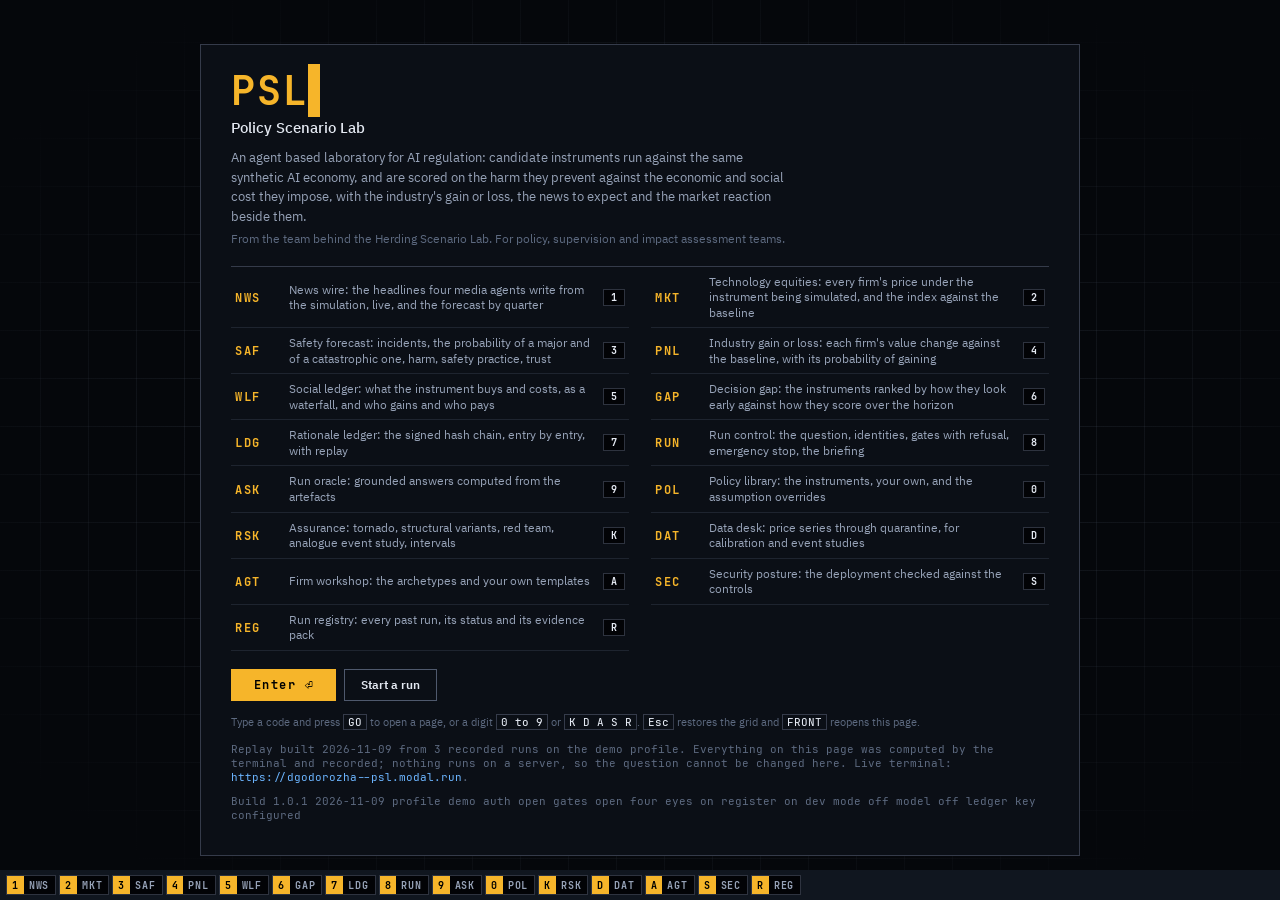
==== commit e41a1106: "Open gates for the public demonstration; live terminal on Modal" ====
--- a/site/index.html
+++ b/site/index.html
@@ -4,7 +4,7 @@
 <meta name="description" content="Policy Scenario Lab: a replay of recorded runs of the PSL terminal">
 <link rel="stylesheet" href="assets/psl.css">
 </head><body>
-<div id="root"><div class="top-bar"><div class="brand"><span class="brand-glyph"></span><span class="brand-code">PSL</span><span class="brand-name">Policy Scenario Lab</span></div><div class="cmdline"><span class="cmd-prompt">›</span><input type="text" placeholder="function code" autocomplete="off" id="cmd"><span class="go-key" title="Enter">GO</span><span id="cmd-msg"></span></div><span id="phase-line">Awaiting run control</span><span class="top-right"><span id="run-chip" class="run-chip"></span><span id="live-stage" class="st-idle">IDLE</span><span id="clock">--:--:--</span></span></div><div id="rail" class="rail"><span class="rail-step" data-step="plan">Plan</span><span class="rail-step" data-step="gate1">Gate 1</span><span class="rail-step" data-step="simulate">Simulate</span><span class="rail-step" data-step="markets">Markets</span><span class="rail-step" data-step="welfare">Welfare</span><span class="rail-step" data-step="assurance">Assurance</span><span class="rail-step" data-step="critic">Critic</span><span class="rail-step" data-step="gate2">Gate 2</span><span class="rail-step" data-step="released">Released</span></div><main id="grid" class="term-grid"><div id="trow-1" class="trow"><section id="panel-NWS" class="panel" data-code="NWS"><header class="p-head"><span class="ph-num">1</span><span class="ph-code">NWS</span><span class="ph-title">News wire</span><span id="nws-live" class="ph-live"></span></header><div id="body-NWS" class="p-body"><div class="mkt-modes"><button id="nws-wire-btn" class="mode on">Wire</button><button id="nws-fc-btn" class="mode">Forecast</button><select id="nws-sel" class="sel"><option value="__live__">Live</option></select><span id="nws-read" class="mkt-read"></span></div><div id="nws-feed" class="wire"></div><div id="nws-forecast" style="display:none"></div></div></section><div id="gut-v-1" class="gutter gutter-v" data-kind="v"></div><section id="panel-MKT" class="panel" data-code="MKT"><header class="p-head"><span class="ph-num">2</span><span class="ph-code">MKT</span><span class="ph-title">Technology equities</span><span id="mkt-live" class="ph-live"></span></header><div id="body-MKT" class="p-body"><div class="mkt-modes"><button id="mkt-px-btn" class="mode on">Prices</button><button id="mkt-vs-btn" class="mode" disabled title="Index against the baseline, with its band (after the run)">vs baseline</button><select id="mkt-sel" class="sel"><option value="__live__">Live</option></select><span id="mkt-read" class="mkt-read"></span></div><div id="mkt-legend" class="legend"></div><div id="mkt-chart"></div><div id="mkt-vs" style="display:none"></div></div></section></div><div id="gut-h-1" class="gutter gutter-h" data-kind="h"></div><div id="trow-2" class="trow"><section id="panel-SAF" class="panel" data-code="SAF"><header class="p-head"><span class="ph-num">3</span><span class="ph-code">SAF</span><span class="ph-title">Safety forecast</span><span id="ph-live-SAF" class="ph-live"></span></header><div id="body-SAF" class="p-body"><div id="saf-body"></div></div></section><div id="gut-v-2" class="gutter gutter-v" data-kind="v"></div><section id="panel-PNL" class="panel" data-code="PNL"><header class="p-head"><span class="ph-num">4</span><span class="ph-code">PNL</span><span class="ph-title">Industry gain or loss</span><span id="ph-live-PNL" class="ph-live"></span></header><div id="body-PNL" class="p-body"><div id="pnl-body"></div></div></section><div id="gut-v-3" class="gutter gutter-v" data-kind="v"></div><section id="panel-WLF" class="panel" data-code="WLF"><header class="p-head"><span class="ph-num">5</span><span class="ph-code">WLF</span><span class="ph-title">Social ledger</span><span id="ph-live-WLF" class="ph-live"></span></header><div id="body-WLF" class="p-body"><div id="wlf-body"></div></div></section><div id="gut-v-4" class="gutter gutter-v" data-kind="v"></div><section id="panel-GAP" class="panel" data-code="GAP"><header class="p-head"><span class="ph-num">6</span><span class="ph-code">GAP</span><span class="ph-title">Decision gap</span><span id="ph-live-GAP" class="ph-live"></span></header><div id="body-GAP" class="p-body"><div id="gap-body"></div></div></section></div><div id="gut-h-2" class="gutter gutter-h" data-kind="h"></div><div id="trow-3" class="trow"><section id="panel-LDG" class="panel" data-code="LDG"><header class="p-head"><span class="ph-num">7</span><span class="ph-code">LDG</span><span class="ph-title">Rationale ledger</span><span id="ph-live-LDG" class="ph-live"></span></header><div id="body-LDG" class="p-body"><div id="ldg-verify" class="feed-cap"></div><div id="ldg-feed" class="feed"></div></div></section><div id="gut-v-5" class="gutter gutter-v" data-kind="v"></div><section id="panel-RUN" class="panel" data-code="RUN"><header class="p-head"><span class="ph-num">8</span><span class="ph-code">RUN</span><span class="ph-title">Run control, gates and briefing</span><span id="ph-live-RUN" class="ph-live"></span></header><div id="body-RUN" class="p-body"><label for="q">Policy question</label><textarea id="q" maxlength="600" rows="3" spellcheck="false">Which AI regulatory instrument best reduces expected harm from frontier AI over the next five years, keeping the technology sector&#x27;s net loss below $400bn and the gross social cost under $150bn?</textarea><label for="who">Prepared by</label><input type="text" placeholder="analyst preparing the battery" autocomplete="off" maxlength="80" id="who"><label for="who-role">Preparer&#x27;s function (required)</label><input type="text" placeholder="for example certified function, or Developer1 in dev mode" autocomplete="off" maxlength="80" id="who-role"><label for="approver">Approver at the gates</label><input type="text" placeholder="named approver (must differ from preparer)" autocomplete="off" maxlength="80" id="approver"><label for="approver-role">Approver&#x27;s function (SMF or certified role; required)</label><input type="text" placeholder="for example SMF24, or Developer2 in dev mode" autocomplete="off" maxlength="80" id="approver-role"><label for="reason">Reason (required to refuse a gate; recorded in the ledger)</label><textarea id="reason" maxlength="400" placeholder="why the battery or the briefing is refused" rows="2" spellcheck="false"></textarea><div class="btn-row"><button id="plan" class="act" title="Read the question and plan the battery">Plan</button><button id="stop" class="act stopbtn" disabled title="Emergency stop: halts the run now">Stop</button><button id="newrun" class="act" title="Clear the terminal for a fresh run; datasets, instruments and firms are kept">New run</button></div><div class="btn-row"><button id="g1a" class="act gate" disabled>Gate 1: approve battery</button><button id="g1r" class="act refuse" disabled>Refuse</button></div><div class="btn-row"><button id="g2a" class="act gate" disabled>Gate 2: release briefing</button><button id="g2r" class="act refuse" disabled>Refuse</button></div><div id="run-status"></div></div></section></div><section id="panel-POL" class="panel" data-code="POL"><header class="p-head"><span class="ph-num">0</span><span class="ph-code">POL</span><span class="ph-title">Policy library: instruments, your own, assumptions</span><span id="ph-live-POL" class="ph-live"></span></header><div id="body-POL" class="p-body"><div class="howto"><div class="howto-intro">The instrument library, and your own instruments.</div><ol class="howto-steps"><li>Every built in instrument is a bounded JSON document; the table shows what each does. Name instruments in the policy question to compare them, or leave it to the default battery.</li><li>To define your own, edit the document on the left: scope, phase in, threshold, costs, mandated safety share, evaluation catch rate, delays, liability, transparency, enforcement, controls. Every value is clamped to the bounds on the right and clamping is reported.</li><li>Click Validate and store. The instrument joins every later plan while it is enabled, with its author and hash in the battery hash and the ledger.</li><li>Assumption overrides (bottom) apply to the next plan: any value judgement in the assumptions table, within bounds.</li></ol><div class="howto-note">Nothing simulates until a named approver signs the battery off at Gate 1.</div></div><div class="feed-cap">Built in instruments</div><table class="data"><thead><tr><th class="">instrument</th><th class="">scope</th><th class="">what it does</th><th class="">note</th></tr></thead><tbody><tr><td class="">Status quo (voluntary commitments)</td><td class="">domestic</td><td class="">enforcement capacity 0.1; domestic scope</td><td class="wrap">No new obligation. Existing consumer and product law only, with the regulator&#x27;s present capacity. Every other policy is measured against this path, pair by pair.</td></tr><tr><td class="">Transparency and disclosure</td><td class="">domestic</td><td class="wrap">provenance and disclosure; compliance $0.01bn fixed plus 0.2% of revenue; enforcement capacity 0.3, fines 1% of revenue; domestic scope</td><td class="wrap">Model documentation, provenance marking and public incident disclosure. Cheap, and it shrinks the misuse environment rather than the capability.</td></tr><tr><td class="">Compute threshold reporting</td><td class="">domestic</td><td class="wrap">above capability 1.0; evaluations catch 15% of unsafe releases; compliance $0.03bn fixed plus 0.5% of revenue; enforcement capacity 0.4, fines 2% of revenue; domestic scope</td><td class="wrap">Developers above a training compute threshold report their models and their own evaluations. The regime an executive order can create.</td></tr><tr><td class="">Mandatory third party evaluation</td><td class="">domestic</td><td class="wrap">above capability 0.8; safety spend at least 8% of R&amp;D; evaluations catch 45% of unsafe releases; 2 month approval delay; compliance $0.08bn fixed plus 1.0% of revenue; enforcement capacity 0.5, fines 6% of revenue; domestic scope</td><td class="wrap">Independent pre deployment evaluation above a threshold, with a short approval delay. Catches a share of unsafe releases before they ship.</td></tr><tr><td class="">Risk tiering (EU style)</td><td class="">domestic</td><td class="wrap">safety spend at least 5% of R&amp;D; 1 month approval delay; provenance and disclosure; risk tier conformity for deployers; compliance $0.05bn fixed plus 3.0% of revenue; enforcement capacity 0.6, fines 7% of revenue; domestic scope</td><td class="wrap">Obligations by use case tier for every deployer, conformity assessment before high risk deployment, a sandbox for small firms. Compliance cost scales with deployment, not with the frontier.</td></tr><tr><td class="">Frontier licensing</td><td class="">domestic</td><td class="wrap">above capability 1.0; safety spend at least 25% of R&amp;D; evaluations catch 60% of unsafe releases; 4 month approval delay; compliance $0.15bn fixed plus 2.0% of revenue; enforcement capacity 0.7, fines 10% of revenue; domestic scope</td><td class="wrap">A licence to train or deploy above the capability threshold: mandated safety spend, independent evaluation, an approval delay, audits with real fines. Domestic scope: a mobile lab can leave.</td></tr><tr><td class="">Coordinated frontier licensing</td><td class="">coordinated</td><td class="wrap">above capability 1.0; safety spend at least 25% of R&amp;D; evaluations catch 60% of unsafe releases; 4 month approval delay; compliance $0.15bn fixed plus 2.0% of revenue; enforcement capacity 0.7, fines 10% of revenue; coordinated across jurisdictions</td><td class="wrap">The licensing regime agreed across jurisdictions, so obligations follow the firm wherever it operates. Slower to arrive, harder to escape.</td></tr><tr><td class="">Strict liability</td><td class="">domestic</td><td class="wrap">liability for 80% of harm; compliance $0.02bn fixed plus 0.5% of revenue; enforcement capacity 0.3; domestic scope</td><td class="wrap">Firms pay for the harm their systems cause, insured by mandate. No ex ante obligation: the price of an incident does the work, and the firms choose their own safety spend.</td></tr><tr><td class="">Liability with a safe harbour</td><td class="">domestic</td><td class="wrap">safety spend at least 12% of R&amp;D; evaluations catch 35% of unsafe releases; liability for 80% of harm with a safe harbour; compliance $0.08bn fixed plus 1.2% of revenue; enforcement capacity 0.4, fines 3% of revenue; domestic scope</td><td class="wrap">Strict liability, but a firm that meets the evaluation and safety spend standard is shielded from most of it. Compliance becomes the cheaper choice.</td></tr><tr><td class="">Six month moratorium above the threshold</td><td class="">domestic</td><td class="wrap">above capability 1.1; evaluations catch 15% of unsafe releases; 6 month moratorium; compliance $0.03bn fixed plus 0.0% of revenue; enforcement capacity 0.5, fines 5% of revenue; domestic scope</td><td class="wrap">Releases above the capability threshold are frozen for six months, then reporting applies. The sharpest brake and the one most easily left behind.</td></tr><tr><td class="">Compute export controls</td><td class="">domestic</td><td class="wrap">above capability 1.0; compute export controls; compliance $0.02bn fixed plus 0.0% of revenue; enforcement capacity 0.4, fines 3% of revenue; domestic scope</td><td class="wrap">Controls on advanced compute leaving the jurisdiction: offshore development loses its compute, the chip sector loses a market. Paired with reporting at home.</td></tr><tr><td class="">Open weights restriction</td><td class="">domestic</td><td class="wrap">above capability 0.9; provenance and disclosure; no open weights above the threshold; compliance $0.02bn fixed plus 0.0% of revenue; enforcement capacity 0.4, fines 4% of revenue; domestic scope</td><td class="wrap">Weights above the threshold may not be published. The open developer&#x27;s model changes, the misuse environment shrinks, diffusion slows.</td></tr><tr><td class="">Sandbox and light touch</td><td class="">domestic</td><td class="wrap">provenance and disclosure; compliance $0.00bn fixed plus 0.4% of revenue; enforcement capacity 0.3, fines 1% of revenue; domestic scope</td><td class="wrap">A regulatory sandbox, voluntary standards, reporting and provenance marking. The pro innovation option.</td></tr><tr><td class="">EU style package</td><td class="">domestic</td><td class="wrap">safety spend at least 10% of R&amp;D; evaluations catch 45% of unsafe releases; 2 month approval delay; provenance and disclosure; risk tier conformity for deployers; compliance $0.10bn fixed plus 3.0% of revenue; enforcement capacity 0.7, fines 7% of revenue; domestic scope</td><td class="wrap">Risk tiering with mandatory third party evaluation above the threshold, incident reporting, provenance marking and a sandbox.</td></tr><tr><td class="">Licensing plus liability</td><td class="">domestic</td><td class="wrap">above capability 1.0; safety spend at least 25% of R&amp;D; evaluations catch 60% of unsafe releases; 4 month approval delay; liability for 80% of harm with a safe harbour; compliance $0.15bn fixed plus 2.0% of revenue; enforcement capacity 0.7, fines 10% of revenue; domestic scope</td><td class="wrap">Frontier licensing with strict liability and a safe harbour for licensed firms: ex ante control at the frontier and an ex post price everywhere else.</td></tr></tbody></table><div style="display:flex;gap:8px"><div style="flex:2"><label for="pol-json">Instrument document (JSON)</label><textarea id="pol-json" maxlength="8000" rows="16" spellcheck="false">{
+<div id="root"><div class="top-bar"><div class="brand"><span class="brand-glyph"></span><span class="brand-code">PSL</span><span class="brand-name">Policy Scenario Lab</span></div><div class="cmdline"><span class="cmd-prompt">›</span><input type="text" placeholder="function code" autocomplete="off" id="cmd"><span class="go-key" title="Enter">GO</span><span id="cmd-msg"></span></div><span id="phase-line">Awaiting run control</span><span class="top-right"><span id="run-chip" class="run-chip"></span><span id="live-stage" class="st-idle">IDLE</span><span id="clock">--:--:--</span></span></div><div id="rail" class="rail"><span class="rail-step" data-step="plan">Plan</span><span class="rail-step" data-step="gate1">Gate 1</span><span class="rail-step" data-step="simulate">Simulate</span><span class="rail-step" data-step="markets">Markets</span><span class="rail-step" data-step="welfare">Welfare</span><span class="rail-step" data-step="assurance">Assurance</span><span class="rail-step" data-step="critic">Critic</span><span class="rail-step" data-step="gate2">Gate 2</span><span class="rail-step" data-step="released">Released</span></div><main id="grid" class="term-grid"><div id="trow-1" class="trow"><section id="panel-NWS" class="panel" data-code="NWS"><header class="p-head"><span class="ph-num">1</span><span class="ph-code">NWS</span><span class="ph-title">News wire</span><span id="nws-live" class="ph-live"></span></header><div id="body-NWS" class="p-body"><div class="mkt-modes"><button id="nws-wire-btn" class="mode on">Wire</button><button id="nws-fc-btn" class="mode">Forecast</button><select id="nws-sel" class="sel"><option value="__live__">Live</option></select><span id="nws-read" class="mkt-read"></span></div><div id="nws-feed" class="wire"></div><div id="nws-forecast" style="display:none"></div></div></section><div id="gut-v-1" class="gutter gutter-v" data-kind="v"></div><section id="panel-MKT" class="panel" data-code="MKT"><header class="p-head"><span class="ph-num">2</span><span class="ph-code">MKT</span><span class="ph-title">Technology equities</span><span id="mkt-live" class="ph-live"></span></header><div id="body-MKT" class="p-body"><div class="mkt-modes"><button id="mkt-px-btn" class="mode on">Prices</button><button id="mkt-vs-btn" class="mode" disabled title="Index against the baseline, with its band (after the run)">vs baseline</button><select id="mkt-sel" class="sel"><option value="__live__">Live</option></select><span id="mkt-read" class="mkt-read"></span></div><div id="mkt-legend" class="legend"></div><div id="mkt-chart"></div><div id="mkt-vs" style="display:none"></div></div></section></div><div id="gut-h-1" class="gutter gutter-h" data-kind="h"></div><div id="trow-2" class="trow"><section id="panel-SAF" class="panel" data-code="SAF"><header class="p-head"><span class="ph-num">3</span><span class="ph-code">SAF</span><span class="ph-title">Safety forecast</span><span id="ph-live-SAF" class="ph-live"></span></header><div id="body-SAF" class="p-body"><div id="saf-body"></div></div></section><div id="gut-v-2" class="gutter gutter-v" data-kind="v"></div><section id="panel-PNL" class="panel" data-code="PNL"><header class="p-head"><span class="ph-num">4</span><span class="ph-code">PNL</span><span class="ph-title">Industry gain or loss</span><span id="ph-live-PNL" class="ph-live"></span></header><div id="body-PNL" class="p-body"><div id="pnl-body"></div></div></section><div id="gut-v-3" class="gutter gutter-v" data-kind="v"></div><section id="panel-WLF" class="panel" data-code="WLF"><header class="p-head"><span class="ph-num">5</span><span class="ph-code">WLF</span><span class="ph-title">Social ledger</span><span id="ph-live-WLF" class="ph-live"></span></header><div id="body-WLF" class="p-body"><div id="wlf-body"></div></div></section><div id="gut-v-4" class="gutter gutter-v" data-kind="v"></div><section id="panel-GAP" class="panel" data-code="GAP"><header class="p-head"><span class="ph-num">6</span><span class="ph-code">GAP</span><span class="ph-title">Decision gap</span><span id="ph-live-GAP" class="ph-live"></span></header><div id="body-GAP" class="p-body"><div id="gap-body"></div></div></section></div><div id="gut-h-2" class="gutter gutter-h" data-kind="h"></div><div id="trow-3" class="trow"><section id="panel-LDG" class="panel" data-code="LDG"><header class="p-head"><span class="ph-num">7</span><span class="ph-code">LDG</span><span class="ph-title">Rationale ledger</span><span id="ph-live-LDG" class="ph-live"></span></header><div id="body-LDG" class="p-body"><div id="ldg-verify" class="feed-cap"></div><div id="ldg-feed" class="feed"></div></div></section><div id="gut-v-5" class="gutter gutter-v" data-kind="v"></div><section id="panel-RUN" class="panel" data-code="RUN"><header class="p-head"><span class="ph-num">8</span><span class="ph-code">RUN</span><span class="ph-title">Run control, gates and briefing</span><span id="ph-live-RUN" class="ph-live"></span></header><div id="body-RUN" class="p-body"><label for="q">Policy question</label><textarea id="q" maxlength="600" rows="3" spellcheck="false">Which AI regulatory instrument best reduces expected harm from frontier AI over the next five years, keeping the technology sector&#x27;s net loss below $400bn and the gross social cost under $150bn?</textarea><div class="gap-note">Gates: single clicks, no sign off identities (public demonstration). Inside an authority a named preparer and a named approver on the register take them, with four eyes.</div><input value="" type="hidden" id="who"><input value="" type="hidden" id="approver"><input value="" type="hidden" id="approver-role"><input value="" type="hidden" id="who-role"><label for="reason">Reason (required to refuse a gate; recorded in the ledger)</label><textarea id="reason" maxlength="400" placeholder="why the battery or the briefing is refused" rows="2" spellcheck="false"></textarea><div class="btn-row"><button id="plan" class="act" title="Read the question and plan the battery">Plan</button><button id="stop" class="act stopbtn" disabled title="Emergency stop: halts the run now">Stop</button><button id="newrun" class="act" title="Clear the terminal for a fresh run; datasets, instruments and firms are kept">New run</button></div><div class="btn-row"><button id="g1a" class="act gate" disabled>Gate 1: approve battery</button><button id="g1r" class="act refuse" disabled>Refuse</button></div><div class="btn-row"><button id="g2a" class="act gate" disabled>Gate 2: release briefing</button><button id="g2r" class="act refuse" disabled>Refuse</button></div><div id="run-status"></div></div></section></div><section id="panel-POL" class="panel" data-code="POL"><header class="p-head"><span class="ph-num">0</span><span class="ph-code">POL</span><span class="ph-title">Policy library: instruments, your own, assumptions</span><span id="ph-live-POL" class="ph-live"></span></header><div id="body-POL" class="p-body"><div class="howto"><div class="howto-intro">The instrument library, and your own instruments.</div><ol class="howto-steps"><li>Every built in instrument is a bounded JSON document; the table shows what each does. Name instruments in the policy question to compare them, or leave it to the default battery.</li><li>To define your own, edit the document on the left: scope, phase in, threshold, costs, mandated safety share, evaluation catch rate, delays, liability, transparency, enforcement, controls. Every value is clamped to the bounds on the right and clamping is reported.</li><li>Click Validate and store. The instrument joins every later plan while it is enabled, with its author and hash in the battery hash and the ledger.</li><li>Assumption overrides (bottom) apply to the next plan: any value judgement in the assumptions table, within bounds.</li></ol><div class="howto-note">Nothing simulates until the battery is approved at Gate 1.</div></div><div class="feed-cap">Built in instruments</div><table class="data"><thead><tr><th class="">instrument</th><th class="">scope</th><th class="">what it does</th><th class="">note</th></tr></thead><tbody><tr><td class="">Status quo (voluntary commitments)</td><td class="">domestic</td><td class="">enforcement capacity 0.1; domestic scope</td><td class="wrap">No new obligation. Existing consumer and product law only, with the regulator&#x27;s present capacity. Every other policy is measured against this path, pair by pair.</td></tr><tr><td class="">Transparency and disclosure</td><td class="">domestic</td><td class="wrap">provenance and disclosure; compliance $0.01bn fixed plus 0.2% of revenue; enforcement capacity 0.3, fines 1% of revenue; domestic scope</td><td class="wrap">Model documentation, provenance marking and public incident disclosure. Cheap, and it shrinks the misuse environment rather than the capability.</td></tr><tr><td class="">Compute threshold reporting</td><td class="">domestic</td><td class="wrap">above capability 1.0; evaluations catch 15% of unsafe releases; compliance $0.03bn fixed plus 0.5% of revenue; enforcement capacity 0.4, fines 2% of revenue; domestic scope</td><td class="wrap">Developers above a training compute threshold report their models and their own evaluations. The regime an executive order can create.</td></tr><tr><td class="">Mandatory third party evaluation</td><td class="">domestic</td><td class="wrap">above capability 0.8; safety spend at least 8% of R&amp;D; evaluations catch 45% of unsafe releases; 2 month approval delay; compliance $0.08bn fixed plus 1.0% of revenue; enforcement capacity 0.5, fines 6% of revenue; domestic scope</td><td class="wrap">Independent pre deployment evaluation above a threshold, with a short approval delay. Catches a share of unsafe releases before they ship.</td></tr><tr><td class="">Risk tiering (EU style)</td><td class="">domestic</td><td class="wrap">safety spend at least 5% of R&amp;D; 1 month approval delay; provenance and disclosure; risk tier conformity for deployers; compliance $0.05bn fixed plus 3.0% of revenue; enforcement capacity 0.6, fines 7% of revenue; domestic scope</td><td class="wrap">Obligations by use case tier for every deployer, conformity assessment before high risk deployment, a sandbox for small firms. Compliance cost scales with deployment, not with the frontier.</td></tr><tr><td class="">Frontier licensing</td><td class="">domestic</td><td class="wrap">above capability 1.0; safety spend at least 25% of R&amp;D; evaluations catch 60% of unsafe releases; 4 month approval delay; compliance $0.15bn fixed plus 2.0% of revenue; enforcement capacity 0.7, fines 10% of revenue; domestic scope</td><td class="wrap">A licence to train or deploy above the capability threshold: mandated safety spend, independent evaluation, an approval delay, audits with real fines. Domestic scope: a mobile lab can leave.</td></tr><tr><td class="">Coordinated frontier licensing</td><td class="">coordinated</td><td class="wrap">above capability 1.0; safety spend at least 25% of R&amp;D; evaluations catch 60% of unsafe releases; 4 month approval delay; compliance $0.15bn fixed plus 2.0% of revenue; enforcement capacity 0.7, fines 10% of revenue; coordinated across jurisdictions</td><td class="wrap">The licensing regime agreed across jurisdictions, so obligations follow the firm wherever it operates. Slower to arrive, harder to escape.</td></tr><tr><td class="">Strict liability</td><td class="">domestic</td><td class="wrap">liability for 80% of harm; compliance $0.02bn fixed plus 0.5% of revenue; enforcement capacity 0.3; domestic scope</td><td class="wrap">Firms pay for the harm their systems cause, insured by mandate. No ex ante obligation: the price of an incident does the work, and the firms choose their own safety spend.</td></tr><tr><td class="">Liability with a safe harbour</td><td class="">domestic</td><td class="wrap">safety spend at least 12% of R&amp;D; evaluations catch 35% of unsafe releases; liability for 80% of harm with a safe harbour; compliance $0.08bn fixed plus 1.2% of revenue; enforcement capacity 0.4, fines 3% of revenue; domestic scope</td><td class="wrap">Strict liability, but a firm that meets the evaluation and safety spend standard is shielded from most of it. Compliance becomes the cheaper choice.</td></tr><tr><td class="">Six month moratorium above the threshold</td><td class="">domestic</td><td class="wrap">above capability 1.1; evaluations catch 15% of unsafe releases; 6 month moratorium; compliance $0.03bn fixed plus 0.0% of revenue; enforcement capacity 0.5, fines 5% of revenue; domestic scope</td><td class="wrap">Releases above the capability threshold are frozen for six months, then reporting applies. The sharpest brake and the one most easily left behind.</td></tr><tr><td class="">Compute export controls</td><td class="">domestic</td><td class="wrap">above capability 1.0; compute export controls; compliance $0.02bn fixed plus 0.0% of revenue; enforcement capacity 0.4, fines 3% of revenue; domestic scope</td><td class="wrap">Controls on advanced compute leaving the jurisdiction: offshore development loses its compute, the chip sector loses a market. Paired with reporting at home.</td></tr><tr><td class="">Open weights restriction</td><td class="">domestic</td><td class="wrap">above capability 0.9; provenance and disclosure; no open weights above the threshold; compliance $0.02bn fixed plus 0.0% of revenue; enforcement capacity 0.4, fines 4% of revenue; domestic scope</td><td class="wrap">Weights above the threshold may not be published. The open developer&#x27;s model changes, the misuse environment shrinks, diffusion slows.</td></tr><tr><td class="">Sandbox and light touch</td><td class="">domestic</td><td class="wrap">provenance and disclosure; compliance $0.00bn fixed plus 0.4% of revenue; enforcement capacity 0.3, fines 1% of revenue; domestic scope</td><td class="wrap">A regulatory sandbox, voluntary standards, reporting and provenance marking. The pro innovation option.</td></tr><tr><td class="">EU style package</td><td class="">domestic</td><td class="wrap">safety spend at least 10% of R&amp;D; evaluations catch 45% of unsafe releases; 2 month approval delay; provenance and disclosure; risk tier conformity for deployers; compliance $0.10bn fixed plus 3.0% of revenue; enforcement capacity 0.7, fines 7% of revenue; domestic scope</td><td class="wrap">Risk tiering with mandatory third party evaluation above the threshold, incident reporting, provenance marking and a sandbox.</td></tr><tr><td class="">Licensing plus liability</td><td class="">domestic</td><td class="wrap">above capability 1.0; safety spend at least 25% of R&amp;D; evaluations catch 60% of unsafe releases; 4 month approval delay; liability for 80% of harm with a safe harbour; compliance $0.15bn fixed plus 2.0% of revenue; enforcement capacity 0.7, fines 10% of revenue; domestic scope</td><td class="wrap">Frontier licensing with strict liability and a safe harbour for licensed firms: ex ante control at the frontier and an ex post price everywhere else.</td></tr></tbody></table><div style="display:flex;gap:8px"><div style="flex:2"><label for="pol-json">Instrument document (JSON)</label><textarea id="pol-json" maxlength="8000" rows="16" spellcheck="false">{
  &quot;label&quot;: &quot;My instrument&quot;,
  &quot;note&quot;: &quot;describe the obligation, whom it binds and what it is meant to change&quot;,
  &quot;scope&quot;: &quot;home&quot;,
@@ -54,7 +54,7 @@
  &quot;open_weights&quot;: false,
  &quot;small&quot;: false,
  &quot;name&quot;: &quot;my_firm&quot;
-}</textarea></div><div style="flex:1;padding-left:12px"><label>Bounds</label><div class="gap-note" style="columns:2"><div class="mono">revenue: 0.5 to 500.0</div><div class="mono">margin: -0.5 to 0.6</div><div class="mono">growth: -0.2 to 1.0</div><div class="mono">rd_share: 0.02 to 0.6</div><div class="mono">capability: 0.1 to 3.0</div><div class="mono">safety: 0.05 to 0.95</div><div class="mono">reach: 0.05 to 1.0</div><div class="mono">scope_share: 0.0 to 1.0</div><div class="mono">mobility: 0.0 to 1.0</div><div class="mono">culture: 0.0 to 1.0</div><div class="mono">beta: 0.2 to 2.5</div><div class="mono">idio_vol: 0.02 to 0.3</div><div class="mono">pe: 5.0 to 120.0</div><div class="mono">ps: 1.0 to 30.0</div><div class="mono">compute_dependence: 0.0 to 1.0</div></div><div class="gap-note">sector: frontier_lab, open_weights, hyperscaler, chips, enterprise_software, consumer_ai, autonomy, startups; flags open_weights, small. At most 16 stored templates.</div></div></div><div class="btn-row"><button id="agt-add" class="act gate">Validate and store</button><button id="agt-template" class="act">Reset to template</button></div><div id="agt-result"></div><div><label for="agt-pick">Stored template</label><div id="agt-pick" class="seg"></div><div class="btn-row"><button id="agt-on" class="act">Enable</button><button id="agt-off" class="act">Disable</button><button id="agt-remove" class="act refuse">Remove</button></div></div><div id="agt-list"></div></div></section><section id="panel-SEC" class="panel" data-code="SEC"><header class="p-head"><span class="ph-num">S</span><span class="ph-code">SEC</span><span class="ph-title">Security posture</span><span id="ph-live-SEC" class="ph-live"></span></header><div id="body-SEC" class="p-body"><div id="sec-body"></div></div></section><section id="panel-REG" class="panel" data-code="REG"><header class="p-head"><span class="ph-num">R</span><span class="ph-code">REG</span><span class="ph-title">Run registry</span><span id="ph-live-REG" class="ph-live"></span></header><div id="body-REG" class="p-body"><div id="reg-body"></div></div></section></main><footer class="ticker"><div class="fkeys"><button class="fkey" title="News wire" data-code="NWS"><i>1</i>NWS</button><button class="fkey" title="Technology equities" data-code="MKT"><i>2</i>MKT</button><button class="fkey" title="Safety forecast" data-code="SAF"><i>3</i>SAF</button><button class="fkey" title="Industry gain or loss" data-code="PNL"><i>4</i>PNL</button><button class="fkey" title="Social ledger" data-code="WLF"><i>5</i>WLF</button><button class="fkey" title="Decision gap" data-code="GAP"><i>6</i>GAP</button><button class="fkey" title="Rationale ledger" data-code="LDG"><i>7</i>LDG</button><button class="fkey" title="Run control" data-code="RUN"><i>8</i>RUN</button><button class="fkey" title="Run oracle" data-code="ASK"><i>9</i>ASK</button><button class="fkey" title="Policy library" data-code="POL"><i>0</i>POL</button><button class="fkey" title="Assurance" data-code="RSK"><i>K</i>RSK</button><button class="fkey" title="Data desk" data-code="DAT"><i>D</i>DAT</button><button class="fkey" title="Firm workshop" data-code="AGT"><i>A</i>AGT</button><button class="fkey" title="Security posture" data-code="SEC"><i>S</i>SEC</button><button class="fkey" title="Run registry" data-code="REG"><i>R</i>REG</button></div><div class="tape-wrap"><div id="ticker-text">Replay of recorded runs. PSL terminal ready. Type a policy question, name a preparer and an approver, and plan the battery. Nothing simulates before Gate 1 and nothing is released before Gate 2. Every step is chained into a signed ledger.</div></div></footer><div id="chatpage"><div id="ch-head"><span class="ph-num">9</span><span class="ph-code">ASK</span><span class="ph-title">Run oracle</span><span class="ch-meta">answers are computed from this run&#x27;s artefacts on the server; a model, when configured, only phrases them</span><span id="ch-brain" class="ch-meta ch-brain"></span><button id="ch-back">Grid (Esc)</button></div><div id="ch-body"><div id="ch-left"><div id="ch-log"></div><div id="ch-inrow"><input type="text" placeholder="ask which instrument to choose, what it costs, who pays, a firm&#x27;s stock, the news to expect, an assumption, the red team, the ledger" autocomplete="off" maxlength="600" id="ch-in"><button id="ch-send">Send ⏎</button></div></div><div id="ch-right"><h4>Sources used</h4><div id="ch-src"></div></div></div></div><div id="front"><div class="inner"><pre>PSL<span class="blink">▌</span><span class="fp-name">Policy Scenario Lab</span></pre><p class="sub">An agent based laboratory for AI regulation: candidate instruments run against the same synthetic AI economy, and are scored on the harm they prevent against the economic and social cost they impose, with the industry&#x27;s gain or loss, the news to expect and the market reaction beside them.</p><p class="sub2">From the team behind the Herding Scenario Lab. For policy, supervision and impact assessment teams.</p><div id="front-index"><div class="slot" data-code="NWS"><span class="tag">NWS</span><span class="desc">news wire: the headlines four media agents write from the simulation, live, and the forecast by quarter</span><span class="st">1</span></div><div class="slot" data-code="MKT"><span class="tag">MKT</span><span class="desc">technology equities: every firm&#x27;s price under the instrument being simulated, and the index against the baseline</span><span class="st">2</span></div><div class="slot" data-code="SAF"><span class="tag">SAF</span><span class="desc">safety forecast: incidents, the probability of a major and of a catastrophic one, harm, safety practice, trust</span><span class="st">3</span></div><div class="slot" data-code="PNL"><span class="tag">PNL</span><span class="desc">industry gain or loss: each firm&#x27;s value change against the baseline, with its probability of gaining</span><span class="st">4</span></div><div class="slot" data-code="WLF"><span class="tag">WLF</span><span class="desc">social ledger: what the instrument buys and costs, as a waterfall, and who gains and who pays</span><span class="st">5</span></div><div class="slot" data-code="GAP"><span class="tag">GAP</span><span class="desc">decision gap: the instruments ranked by how they look early against how they score over the horizon</span><span class="st">6</span></div><div class="slot" data-code="LDG"><span class="tag">LDG</span><span class="desc">rationale ledger: the signed hash chain, entry by entry, with replay</span><span class="st">7</span></div><div class="slot" data-code="RUN"><span class="tag">RUN</span><span class="desc">run control: the question, identities, gates with refusal, emergency stop, the briefing</span><span class="st">8</span></div><div class="slot" data-code="ASK"><span class="tag">ASK</span><span class="desc">run oracle: grounded answers computed from the artefacts</span><span class="st">9</span></div><div class="slot" data-code="POL"><span class="tag">POL</span><span class="desc">policy library: the instruments, your own, and the assumption overrides</span><span class="st">0</span></div><div class="slot" data-code="RSK"><span class="tag">RSK</span><span class="desc">assurance: tornado, structural variants, red team, analogue event study, intervals</span><span class="st">K</span></div><div class="slot" data-code="DAT"><span class="tag">DAT</span><span class="desc">data desk: price series through quarantine, for calibration and event studies</span><span class="st">D</span></div><div class="slot" data-code="AGT"><span class="tag">AGT</span><span class="desc">firm workshop: the archetypes and your own templates</span><span class="st">A</span></div><div class="slot" data-code="SEC"><span class="tag">SEC</span><span class="desc">security posture: the deployment checked against the controls</span><span class="st">S</span></div><div class="slot" data-code="REG"><span class="tag">REG</span><span class="desc">run registry: every past run, its status and its evidence pack</span><span class="st">R</span></div></div><div class="row"><button id="fenter">Enter ⏎</button><button id="frun">Start a run</button></div><p class="duck">Type a code and press <code>GO</code> to open a page, or a digit <code>0 to 9</code> or <code>K D A S R</code>. <code>Esc</code> restores the grid and <code>FRONT</code> reopens this page.</p><p class="duck build">Replay built 2026-11-09 from 3 recorded runs on the demo profile. Everything on this page was computed by the terminal and recorded; nothing runs on a server, so the question cannot be changed here.</p><p class="duck build">Build 1.0.0 2026-11-09   profile demo   auth open   four eyes on   register on   dev mode on   model off   ledger key configured</p></div></div></div>
+}</textarea></div><div style="flex:1;padding-left:12px"><label>Bounds</label><div class="gap-note" style="columns:2"><div class="mono">revenue: 0.5 to 500.0</div><div class="mono">margin: -0.5 to 0.6</div><div class="mono">growth: -0.2 to 1.0</div><div class="mono">rd_share: 0.02 to 0.6</div><div class="mono">capability: 0.1 to 3.0</div><div class="mono">safety: 0.05 to 0.95</div><div class="mono">reach: 0.05 to 1.0</div><div class="mono">scope_share: 0.0 to 1.0</div><div class="mono">mobility: 0.0 to 1.0</div><div class="mono">culture: 0.0 to 1.0</div><div class="mono">beta: 0.2 to 2.5</div><div class="mono">idio_vol: 0.02 to 0.3</div><div class="mono">pe: 5.0 to 120.0</div><div class="mono">ps: 1.0 to 30.0</div><div class="mono">compute_dependence: 0.0 to 1.0</div></div><div class="gap-note">sector: frontier_lab, open_weights, hyperscaler, chips, enterprise_software, consumer_ai, autonomy, startups; flags open_weights, small. At most 16 stored templates.</div></div></div><div class="btn-row"><button id="agt-add" class="act gate">Validate and store</button><button id="agt-template" class="act">Reset to template</button></div><div id="agt-result"></div><div><label for="agt-pick">Stored template</label><div id="agt-pick" class="seg"></div><div class="btn-row"><button id="agt-on" class="act">Enable</button><button id="agt-off" class="act">Disable</button><button id="agt-remove" class="act refuse">Remove</button></div></div><div id="agt-list"></div></div></section><section id="panel-SEC" class="panel" data-code="SEC"><header class="p-head"><span class="ph-num">S</span><span class="ph-code">SEC</span><span class="ph-title">Security posture</span><span id="ph-live-SEC" class="ph-live"></span></header><div id="body-SEC" class="p-body"><div id="sec-body"></div></div></section><section id="panel-REG" class="panel" data-code="REG"><header class="p-head"><span class="ph-num">R</span><span class="ph-code">REG</span><span class="ph-title">Run registry</span><span id="ph-live-REG" class="ph-live"></span></header><div id="body-REG" class="p-body"><div id="reg-body"></div></div></section></main><footer class="ticker"><div class="fkeys"><button class="fkey" title="News wire" data-code="NWS"><i>1</i>NWS</button><button class="fkey" title="Technology equities" data-code="MKT"><i>2</i>MKT</button><button class="fkey" title="Safety forecast" data-code="SAF"><i>3</i>SAF</button><button class="fkey" title="Industry gain or loss" data-code="PNL"><i>4</i>PNL</button><button class="fkey" title="Social ledger" data-code="WLF"><i>5</i>WLF</button><button class="fkey" title="Decision gap" data-code="GAP"><i>6</i>GAP</button><button class="fkey" title="Rationale ledger" data-code="LDG"><i>7</i>LDG</button><button class="fkey" title="Run control" data-code="RUN"><i>8</i>RUN</button><button class="fkey" title="Run oracle" data-code="ASK"><i>9</i>ASK</button><button class="fkey" title="Policy library" data-code="POL"><i>0</i>POL</button><button class="fkey" title="Assurance" data-code="RSK"><i>K</i>RSK</button><button class="fkey" title="Data desk" data-code="DAT"><i>D</i>DAT</button><button class="fkey" title="Firm workshop" data-code="AGT"><i>A</i>AGT</button><button class="fkey" title="Security posture" data-code="SEC"><i>S</i>SEC</button><button class="fkey" title="Run registry" data-code="REG"><i>R</i>REG</button></div><div class="tape-wrap"><div id="ticker-text">Replay of recorded runs. PSL terminal ready. Type a policy question and plan the battery. Nothing simulates before Gate 1 and nothing is released before Gate 2. Every step is chained into a signed ledger.</div></div></footer><div id="chatpage"><div id="ch-head"><span class="ph-num">9</span><span class="ph-code">ASK</span><span class="ph-title">Run oracle</span><span class="ch-meta">answers are computed from this run&#x27;s artefacts on the server; a model, when configured, only phrases them</span><span id="ch-brain" class="ch-meta ch-brain"></span><button id="ch-back">Grid (Esc)</button></div><div id="ch-body"><div id="ch-left"><div id="ch-log"></div><div id="ch-inrow"><input type="text" placeholder="ask which instrument to choose, what it costs, who pays, a firm&#x27;s stock, the news to expect, an assumption, the red team, the ledger" autocomplete="off" maxlength="600" id="ch-in"><button id="ch-send">Send ⏎</button></div></div><div id="ch-right"><h4>Sources used</h4><div id="ch-src"></div></div></div></div><div id="front"><div class="inner"><pre>PSL<span class="blink">▌</span><span class="fp-name">Policy Scenario Lab</span></pre><p class="sub">An agent based laboratory for AI regulation: candidate instruments run against the same synthetic AI economy, and are scored on the harm they prevent against the economic and social cost they impose, with the industry&#x27;s gain or loss, the news to expect and the market reaction beside them.</p><p class="sub2">From the team behind the Herding Scenario Lab. For policy, supervision and impact assessment teams.</p><div id="front-index"><div class="slot" data-code="NWS"><span class="tag">NWS</span><span class="desc">news wire: the headlines four media agents write from the simulation, live, and the forecast by quarter</span><span class="st">1</span></div><div class="slot" data-code="MKT"><span class="tag">MKT</span><span class="desc">technology equities: every firm&#x27;s price under the instrument being simulated, and the index against the baseline</span><span class="st">2</span></div><div class="slot" data-code="SAF"><span class="tag">SAF</span><span class="desc">safety forecast: incidents, the probability of a major and of a catastrophic one, harm, safety practice, trust</span><span class="st">3</span></div><div class="slot" data-code="PNL"><span class="tag">PNL</span><span class="desc">industry gain or loss: each firm&#x27;s value change against the baseline, with its probability of gaining</span><span class="st">4</span></div><div class="slot" data-code="WLF"><span class="tag">WLF</span><span class="desc">social ledger: what the instrument buys and costs, as a waterfall, and who gains and who pays</span><span class="st">5</span></div><div class="slot" data-code="GAP"><span class="tag">GAP</span><span class="desc">decision gap: the instruments ranked by how they look early against how they score over the horizon</span><span class="st">6</span></div><div class="slot" data-code="LDG"><span class="tag">LDG</span><span class="desc">rationale ledger: the signed hash chain, entry by entry, with replay</span><span class="st">7</span></div><div class="slot" data-code="RUN"><span class="tag">RUN</span><span class="desc">run control: the question, identities, gates with refusal, emergency stop, the briefing</span><span class="st">8</span></div><div class="slot" data-code="ASK"><span class="tag">ASK</span><span class="desc">run oracle: grounded answers computed from the artefacts</span><span class="st">9</span></div><div class="slot" data-code="POL"><span class="tag">POL</span><span class="desc">policy library: the instruments, your own, and the assumption overrides</span><span class="st">0</span></div><div class="slot" data-code="RSK"><span class="tag">RSK</span><span class="desc">assurance: tornado, structural variants, red team, analogue event study, intervals</span><span class="st">K</span></div><div class="slot" data-code="DAT"><span class="tag">DAT</span><span class="desc">data desk: price series through quarantine, for calibration and event studies</span><span class="st">D</span></div><div class="slot" data-code="AGT"><span class="tag">AGT</span><span class="desc">firm workshop: the archetypes and your own templates</span><span class="st">A</span></div><div class="slot" data-code="SEC"><span class="tag">SEC</span><span class="desc">security posture: the deployment checked against the controls</span><span class="st">S</span></div><div class="slot" data-code="REG"><span class="tag">REG</span><span class="desc">run registry: every past run, its status and its evidence pack</span><span class="st">R</span></div></div><div class="row"><button id="fenter">Enter ⏎</button><button id="frun">Start a run</button></div><p class="duck">Type a code and press <code>GO</code> to open a page, or a digit <code>0 to 9</code> or <code>K D A S R</code>. <code>Esc</code> restores the grid and <code>FRONT</code> reopens this page.</p><p class="duck build">Replay built 2026-11-09 from 3 recorded runs on the demo profile. Everything on this page was computed by the terminal and recorded; nothing runs on a server, so the question cannot be changed here. Live terminal: <a href="https://dgodorozha--psl.modal.run" target="_blank" rel="noopener">https://dgodorozha--psl.modal.run</a>.</p><p class="duck build">Build 1.0.1 2026-11-09   profile demo   auth open   gates open   four eyes on   register on   dev mode off   model off   ledger key configured</p></div></div></div>
 <script src="assets/vendor/lightweight-charts.standalone.production.js"></script>
 <script src="assets/terminal.js"></script>
 <script src="replay.js"></script>
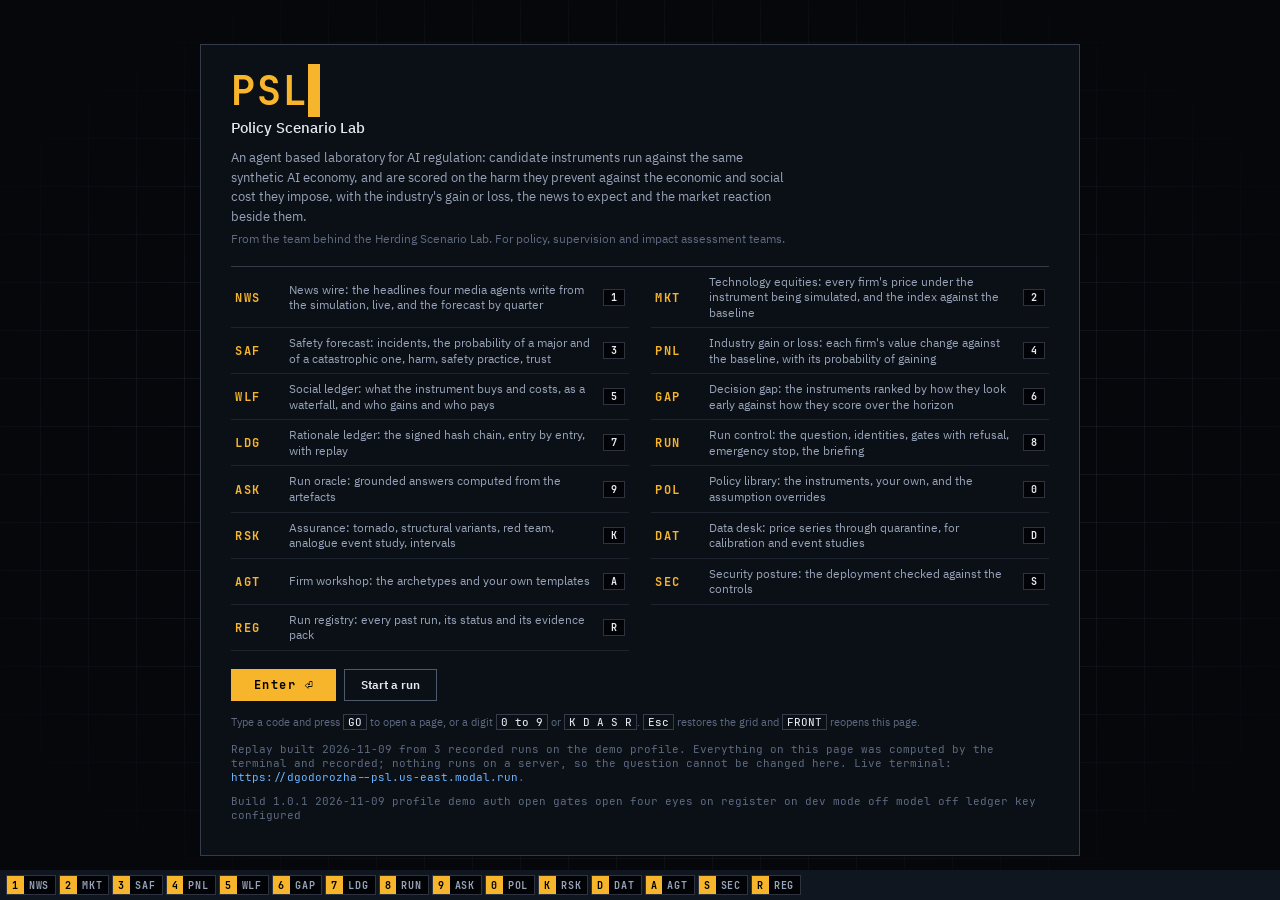
==== commit 6cd01ca0: "Link the live terminal" ====
--- a/site/index.html
+++ b/site/index.html
@@ -54,7 +54,7 @@
  &quot;open_weights&quot;: false,
  &quot;small&quot;: false,
  &quot;name&quot;: &quot;my_firm&quot;
-}</textarea></div><div style="flex:1;padding-left:12px"><label>Bounds</label><div class="gap-note" style="columns:2"><div class="mono">revenue: 0.5 to 500.0</div><div class="mono">margin: -0.5 to 0.6</div><div class="mono">growth: -0.2 to 1.0</div><div class="mono">rd_share: 0.02 to 0.6</div><div class="mono">capability: 0.1 to 3.0</div><div class="mono">safety: 0.05 to 0.95</div><div class="mono">reach: 0.05 to 1.0</div><div class="mono">scope_share: 0.0 to 1.0</div><div class="mono">mobility: 0.0 to 1.0</div><div class="mono">culture: 0.0 to 1.0</div><div class="mono">beta: 0.2 to 2.5</div><div class="mono">idio_vol: 0.02 to 0.3</div><div class="mono">pe: 5.0 to 120.0</div><div class="mono">ps: 1.0 to 30.0</div><div class="mono">compute_dependence: 0.0 to 1.0</div></div><div class="gap-note">sector: frontier_lab, open_weights, hyperscaler, chips, enterprise_software, consumer_ai, autonomy, startups; flags open_weights, small. At most 16 stored templates.</div></div></div><div class="btn-row"><button id="agt-add" class="act gate">Validate and store</button><button id="agt-template" class="act">Reset to template</button></div><div id="agt-result"></div><div><label for="agt-pick">Stored template</label><div id="agt-pick" class="seg"></div><div class="btn-row"><button id="agt-on" class="act">Enable</button><button id="agt-off" class="act">Disable</button><button id="agt-remove" class="act refuse">Remove</button></div></div><div id="agt-list"></div></div></section><section id="panel-SEC" class="panel" data-code="SEC"><header class="p-head"><span class="ph-num">S</span><span class="ph-code">SEC</span><span class="ph-title">Security posture</span><span id="ph-live-SEC" class="ph-live"></span></header><div id="body-SEC" class="p-body"><div id="sec-body"></div></div></section><section id="panel-REG" class="panel" data-code="REG"><header class="p-head"><span class="ph-num">R</span><span class="ph-code">REG</span><span class="ph-title">Run registry</span><span id="ph-live-REG" class="ph-live"></span></header><div id="body-REG" class="p-body"><div id="reg-body"></div></div></section></main><footer class="ticker"><div class="fkeys"><button class="fkey" title="News wire" data-code="NWS"><i>1</i>NWS</button><button class="fkey" title="Technology equities" data-code="MKT"><i>2</i>MKT</button><button class="fkey" title="Safety forecast" data-code="SAF"><i>3</i>SAF</button><button class="fkey" title="Industry gain or loss" data-code="PNL"><i>4</i>PNL</button><button class="fkey" title="Social ledger" data-code="WLF"><i>5</i>WLF</button><button class="fkey" title="Decision gap" data-code="GAP"><i>6</i>GAP</button><button class="fkey" title="Rationale ledger" data-code="LDG"><i>7</i>LDG</button><button class="fkey" title="Run control" data-code="RUN"><i>8</i>RUN</button><button class="fkey" title="Run oracle" data-code="ASK"><i>9</i>ASK</button><button class="fkey" title="Policy library" data-code="POL"><i>0</i>POL</button><button class="fkey" title="Assurance" data-code="RSK"><i>K</i>RSK</button><button class="fkey" title="Data desk" data-code="DAT"><i>D</i>DAT</button><button class="fkey" title="Firm workshop" data-code="AGT"><i>A</i>AGT</button><button class="fkey" title="Security posture" data-code="SEC"><i>S</i>SEC</button><button class="fkey" title="Run registry" data-code="REG"><i>R</i>REG</button></div><div class="tape-wrap"><div id="ticker-text">Replay of recorded runs. PSL terminal ready. Type a policy question and plan the battery. Nothing simulates before Gate 1 and nothing is released before Gate 2. Every step is chained into a signed ledger.</div></div></footer><div id="chatpage"><div id="ch-head"><span class="ph-num">9</span><span class="ph-code">ASK</span><span class="ph-title">Run oracle</span><span class="ch-meta">answers are computed from this run&#x27;s artefacts on the server; a model, when configured, only phrases them</span><span id="ch-brain" class="ch-meta ch-brain"></span><button id="ch-back">Grid (Esc)</button></div><div id="ch-body"><div id="ch-left"><div id="ch-log"></div><div id="ch-inrow"><input type="text" placeholder="ask which instrument to choose, what it costs, who pays, a firm&#x27;s stock, the news to expect, an assumption, the red team, the ledger" autocomplete="off" maxlength="600" id="ch-in"><button id="ch-send">Send ⏎</button></div></div><div id="ch-right"><h4>Sources used</h4><div id="ch-src"></div></div></div></div><div id="front"><div class="inner"><pre>PSL<span class="blink">▌</span><span class="fp-name">Policy Scenario Lab</span></pre><p class="sub">An agent based laboratory for AI regulation: candidate instruments run against the same synthetic AI economy, and are scored on the harm they prevent against the economic and social cost they impose, with the industry&#x27;s gain or loss, the news to expect and the market reaction beside them.</p><p class="sub2">From the team behind the Herding Scenario Lab. For policy, supervision and impact assessment teams.</p><div id="front-index"><div class="slot" data-code="NWS"><span class="tag">NWS</span><span class="desc">news wire: the headlines four media agents write from the simulation, live, and the forecast by quarter</span><span class="st">1</span></div><div class="slot" data-code="MKT"><span class="tag">MKT</span><span class="desc">technology equities: every firm&#x27;s price under the instrument being simulated, and the index against the baseline</span><span class="st">2</span></div><div class="slot" data-code="SAF"><span class="tag">SAF</span><span class="desc">safety forecast: incidents, the probability of a major and of a catastrophic one, harm, safety practice, trust</span><span class="st">3</span></div><div class="slot" data-code="PNL"><span class="tag">PNL</span><span class="desc">industry gain or loss: each firm&#x27;s value change against the baseline, with its probability of gaining</span><span class="st">4</span></div><div class="slot" data-code="WLF"><span class="tag">WLF</span><span class="desc">social ledger: what the instrument buys and costs, as a waterfall, and who gains and who pays</span><span class="st">5</span></div><div class="slot" data-code="GAP"><span class="tag">GAP</span><span class="desc">decision gap: the instruments ranked by how they look early against how they score over the horizon</span><span class="st">6</span></div><div class="slot" data-code="LDG"><span class="tag">LDG</span><span class="desc">rationale ledger: the signed hash chain, entry by entry, with replay</span><span class="st">7</span></div><div class="slot" data-code="RUN"><span class="tag">RUN</span><span class="desc">run control: the question, identities, gates with refusal, emergency stop, the briefing</span><span class="st">8</span></div><div class="slot" data-code="ASK"><span class="tag">ASK</span><span class="desc">run oracle: grounded answers computed from the artefacts</span><span class="st">9</span></div><div class="slot" data-code="POL"><span class="tag">POL</span><span class="desc">policy library: the instruments, your own, and the assumption overrides</span><span class="st">0</span></div><div class="slot" data-code="RSK"><span class="tag">RSK</span><span class="desc">assurance: tornado, structural variants, red team, analogue event study, intervals</span><span class="st">K</span></div><div class="slot" data-code="DAT"><span class="tag">DAT</span><span class="desc">data desk: price series through quarantine, for calibration and event studies</span><span class="st">D</span></div><div class="slot" data-code="AGT"><span class="tag">AGT</span><span class="desc">firm workshop: the archetypes and your own templates</span><span class="st">A</span></div><div class="slot" data-code="SEC"><span class="tag">SEC</span><span class="desc">security posture: the deployment checked against the controls</span><span class="st">S</span></div><div class="slot" data-code="REG"><span class="tag">REG</span><span class="desc">run registry: every past run, its status and its evidence pack</span><span class="st">R</span></div></div><div class="row"><button id="fenter">Enter ⏎</button><button id="frun">Start a run</button></div><p class="duck">Type a code and press <code>GO</code> to open a page, or a digit <code>0 to 9</code> or <code>K D A S R</code>. <code>Esc</code> restores the grid and <code>FRONT</code> reopens this page.</p><p class="duck build">Replay built 2026-11-09 from 3 recorded runs on the demo profile. Everything on this page was computed by the terminal and recorded; nothing runs on a server, so the question cannot be changed here. Live terminal: <a href="https://dgodorozha--psl.modal.run" target="_blank" rel="noopener">https://dgodorozha--psl.modal.run</a>.</p><p class="duck build">Build 1.0.1 2026-11-09   profile demo   auth open   gates open   four eyes on   register on   dev mode off   model off   ledger key configured</p></div></div></div>
+}</textarea></div><div style="flex:1;padding-left:12px"><label>Bounds</label><div class="gap-note" style="columns:2"><div class="mono">revenue: 0.5 to 500.0</div><div class="mono">margin: -0.5 to 0.6</div><div class="mono">growth: -0.2 to 1.0</div><div class="mono">rd_share: 0.02 to 0.6</div><div class="mono">capability: 0.1 to 3.0</div><div class="mono">safety: 0.05 to 0.95</div><div class="mono">reach: 0.05 to 1.0</div><div class="mono">scope_share: 0.0 to 1.0</div><div class="mono">mobility: 0.0 to 1.0</div><div class="mono">culture: 0.0 to 1.0</div><div class="mono">beta: 0.2 to 2.5</div><div class="mono">idio_vol: 0.02 to 0.3</div><div class="mono">pe: 5.0 to 120.0</div><div class="mono">ps: 1.0 to 30.0</div><div class="mono">compute_dependence: 0.0 to 1.0</div></div><div class="gap-note">sector: frontier_lab, open_weights, hyperscaler, chips, enterprise_software, consumer_ai, autonomy, startups; flags open_weights, small. At most 16 stored templates.</div></div></div><div class="btn-row"><button id="agt-add" class="act gate">Validate and store</button><button id="agt-template" class="act">Reset to template</button></div><div id="agt-result"></div><div><label for="agt-pick">Stored template</label><div id="agt-pick" class="seg"></div><div class="btn-row"><button id="agt-on" class="act">Enable</button><button id="agt-off" class="act">Disable</button><button id="agt-remove" class="act refuse">Remove</button></div></div><div id="agt-list"></div></div></section><section id="panel-SEC" class="panel" data-code="SEC"><header class="p-head"><span class="ph-num">S</span><span class="ph-code">SEC</span><span class="ph-title">Security posture</span><span id="ph-live-SEC" class="ph-live"></span></header><div id="body-SEC" class="p-body"><div id="sec-body"></div></div></section><section id="panel-REG" class="panel" data-code="REG"><header class="p-head"><span class="ph-num">R</span><span class="ph-code">REG</span><span class="ph-title">Run registry</span><span id="ph-live-REG" class="ph-live"></span></header><div id="body-REG" class="p-body"><div id="reg-body"></div></div></section></main><footer class="ticker"><div class="fkeys"><button class="fkey" title="News wire" data-code="NWS"><i>1</i>NWS</button><button class="fkey" title="Technology equities" data-code="MKT"><i>2</i>MKT</button><button class="fkey" title="Safety forecast" data-code="SAF"><i>3</i>SAF</button><button class="fkey" title="Industry gain or loss" data-code="PNL"><i>4</i>PNL</button><button class="fkey" title="Social ledger" data-code="WLF"><i>5</i>WLF</button><button class="fkey" title="Decision gap" data-code="GAP"><i>6</i>GAP</button><button class="fkey" title="Rationale ledger" data-code="LDG"><i>7</i>LDG</button><button class="fkey" title="Run control" data-code="RUN"><i>8</i>RUN</button><button class="fkey" title="Run oracle" data-code="ASK"><i>9</i>ASK</button><button class="fkey" title="Policy library" data-code="POL"><i>0</i>POL</button><button class="fkey" title="Assurance" data-code="RSK"><i>K</i>RSK</button><button class="fkey" title="Data desk" data-code="DAT"><i>D</i>DAT</button><button class="fkey" title="Firm workshop" data-code="AGT"><i>A</i>AGT</button><button class="fkey" title="Security posture" data-code="SEC"><i>S</i>SEC</button><button class="fkey" title="Run registry" data-code="REG"><i>R</i>REG</button></div><div class="tape-wrap"><div id="ticker-text">Replay of recorded runs. PSL terminal ready. Type a policy question and plan the battery. Nothing simulates before Gate 1 and nothing is released before Gate 2. Every step is chained into a signed ledger.</div></div></footer><div id="chatpage"><div id="ch-head"><span class="ph-num">9</span><span class="ph-code">ASK</span><span class="ph-title">Run oracle</span><span class="ch-meta">answers are computed from this run&#x27;s artefacts on the server; a model, when configured, only phrases them</span><span id="ch-brain" class="ch-meta ch-brain"></span><button id="ch-back">Grid (Esc)</button></div><div id="ch-body"><div id="ch-left"><div id="ch-log"></div><div id="ch-inrow"><input type="text" placeholder="ask which instrument to choose, what it costs, who pays, a firm&#x27;s stock, the news to expect, an assumption, the red team, the ledger" autocomplete="off" maxlength="600" id="ch-in"><button id="ch-send">Send ⏎</button></div></div><div id="ch-right"><h4>Sources used</h4><div id="ch-src"></div></div></div></div><div id="front"><div class="inner"><pre>PSL<span class="blink">▌</span><span class="fp-name">Policy Scenario Lab</span></pre><p class="sub">An agent based laboratory for AI regulation: candidate instruments run against the same synthetic AI economy, and are scored on the harm they prevent against the economic and social cost they impose, with the industry&#x27;s gain or loss, the news to expect and the market reaction beside them.</p><p class="sub2">From the team behind the Herding Scenario Lab. For policy, supervision and impact assessment teams.</p><div id="front-index"><div class="slot" data-code="NWS"><span class="tag">NWS</span><span class="desc">news wire: the headlines four media agents write from the simulation, live, and the forecast by quarter</span><span class="st">1</span></div><div class="slot" data-code="MKT"><span class="tag">MKT</span><span class="desc">technology equities: every firm&#x27;s price under the instrument being simulated, and the index against the baseline</span><span class="st">2</span></div><div class="slot" data-code="SAF"><span class="tag">SAF</span><span class="desc">safety forecast: incidents, the probability of a major and of a catastrophic one, harm, safety practice, trust</span><span class="st">3</span></div><div class="slot" data-code="PNL"><span class="tag">PNL</span><span class="desc">industry gain or loss: each firm&#x27;s value change against the baseline, with its probability of gaining</span><span class="st">4</span></div><div class="slot" data-code="WLF"><span class="tag">WLF</span><span class="desc">social ledger: what the instrument buys and costs, as a waterfall, and who gains and who pays</span><span class="st">5</span></div><div class="slot" data-code="GAP"><span class="tag">GAP</span><span class="desc">decision gap: the instruments ranked by how they look early against how they score over the horizon</span><span class="st">6</span></div><div class="slot" data-code="LDG"><span class="tag">LDG</span><span class="desc">rationale ledger: the signed hash chain, entry by entry, with replay</span><span class="st">7</span></div><div class="slot" data-code="RUN"><span class="tag">RUN</span><span class="desc">run control: the question, identities, gates with refusal, emergency stop, the briefing</span><span class="st">8</span></div><div class="slot" data-code="ASK"><span class="tag">ASK</span><span class="desc">run oracle: grounded answers computed from the artefacts</span><span class="st">9</span></div><div class="slot" data-code="POL"><span class="tag">POL</span><span class="desc">policy library: the instruments, your own, and the assumption overrides</span><span class="st">0</span></div><div class="slot" data-code="RSK"><span class="tag">RSK</span><span class="desc">assurance: tornado, structural variants, red team, analogue event study, intervals</span><span class="st">K</span></div><div class="slot" data-code="DAT"><span class="tag">DAT</span><span class="desc">data desk: price series through quarantine, for calibration and event studies</span><span class="st">D</span></div><div class="slot" data-code="AGT"><span class="tag">AGT</span><span class="desc">firm workshop: the archetypes and your own templates</span><span class="st">A</span></div><div class="slot" data-code="SEC"><span class="tag">SEC</span><span class="desc">security posture: the deployment checked against the controls</span><span class="st">S</span></div><div class="slot" data-code="REG"><span class="tag">REG</span><span class="desc">run registry: every past run, its status and its evidence pack</span><span class="st">R</span></div></div><div class="row"><button id="fenter">Enter ⏎</button><button id="frun">Start a run</button></div><p class="duck">Type a code and press <code>GO</code> to open a page, or a digit <code>0 to 9</code> or <code>K D A S R</code>. <code>Esc</code> restores the grid and <code>FRONT</code> reopens this page.</p><p class="duck build">Replay built 2026-11-09 from 3 recorded runs on the demo profile. Everything on this page was computed by the terminal and recorded; nothing runs on a server, so the question cannot be changed here. Live terminal: <a href="https://dgodorozha--psl.us-east.modal.run" target="_blank" rel="noopener">https://dgodorozha--psl.us-east.modal.run</a>.</p><p class="duck build">Build 1.0.1 2026-11-09   profile demo   auth open   gates open   four eyes on   register on   dev mode off   model off   ledger key configured</p></div></div></div>
 <script src="assets/vendor/lightweight-charts.standalone.production.js"></script>
 <script src="assets/terminal.js"></script>
 <script src="replay.js"></script>
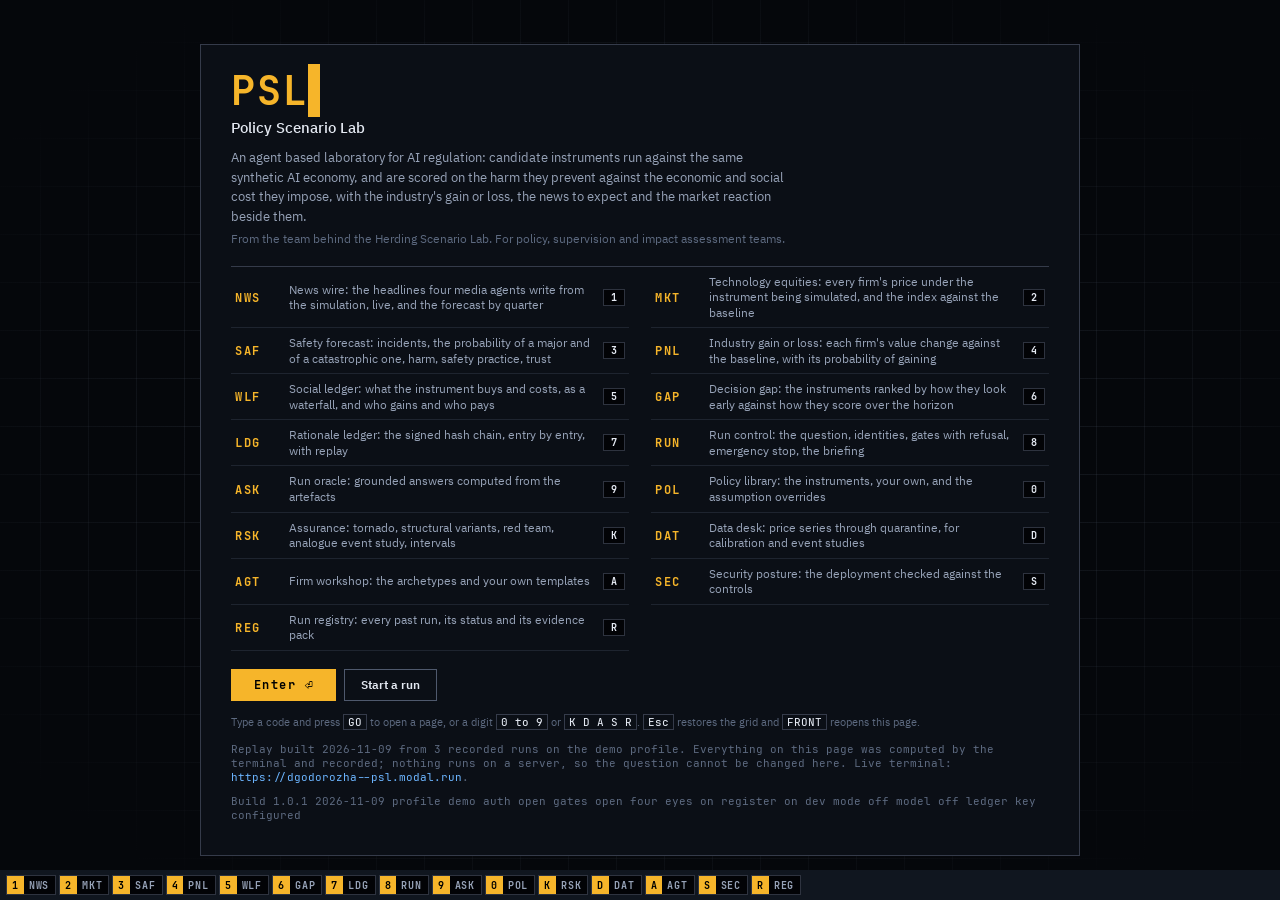
==== commit 452ea7bd: "Open gates for the public demonstration; live terminal on Modal" ====
--- a/site/index.html
+++ b/site/index.html
@@ -54,7 +54,7 @@
  &quot;open_weights&quot;: false,
  &quot;small&quot;: false,
  &quot;name&quot;: &quot;my_firm&quot;
-}</textarea></div><div style="flex:1;padding-left:12px"><label>Bounds</label><div class="gap-note" style="columns:2"><div class="mono">revenue: 0.5 to 500.0</div><div class="mono">margin: -0.5 to 0.6</div><div class="mono">growth: -0.2 to 1.0</div><div class="mono">rd_share: 0.02 to 0.6</div><div class="mono">capability: 0.1 to 3.0</div><div class="mono">safety: 0.05 to 0.95</div><div class="mono">reach: 0.05 to 1.0</div><div class="mono">scope_share: 0.0 to 1.0</div><div class="mono">mobility: 0.0 to 1.0</div><div class="mono">culture: 0.0 to 1.0</div><div class="mono">beta: 0.2 to 2.5</div><div class="mono">idio_vol: 0.02 to 0.3</div><div class="mono">pe: 5.0 to 120.0</div><div class="mono">ps: 1.0 to 30.0</div><div class="mono">compute_dependence: 0.0 to 1.0</div></div><div class="gap-note">sector: frontier_lab, open_weights, hyperscaler, chips, enterprise_software, consumer_ai, autonomy, startups; flags open_weights, small. At most 16 stored templates.</div></div></div><div class="btn-row"><button id="agt-add" class="act gate">Validate and store</button><button id="agt-template" class="act">Reset to template</button></div><div id="agt-result"></div><div><label for="agt-pick">Stored template</label><div id="agt-pick" class="seg"></div><div class="btn-row"><button id="agt-on" class="act">Enable</button><button id="agt-off" class="act">Disable</button><button id="agt-remove" class="act refuse">Remove</button></div></div><div id="agt-list"></div></div></section><section id="panel-SEC" class="panel" data-code="SEC"><header class="p-head"><span class="ph-num">S</span><span class="ph-code">SEC</span><span class="ph-title">Security posture</span><span id="ph-live-SEC" class="ph-live"></span></header><div id="body-SEC" class="p-body"><div id="sec-body"></div></div></section><section id="panel-REG" class="panel" data-code="REG"><header class="p-head"><span class="ph-num">R</span><span class="ph-code">REG</span><span class="ph-title">Run registry</span><span id="ph-live-REG" class="ph-live"></span></header><div id="body-REG" class="p-body"><div id="reg-body"></div></div></section></main><footer class="ticker"><div class="fkeys"><button class="fkey" title="News wire" data-code="NWS"><i>1</i>NWS</button><button class="fkey" title="Technology equities" data-code="MKT"><i>2</i>MKT</button><button class="fkey" title="Safety forecast" data-code="SAF"><i>3</i>SAF</button><button class="fkey" title="Industry gain or loss" data-code="PNL"><i>4</i>PNL</button><button class="fkey" title="Social ledger" data-code="WLF"><i>5</i>WLF</button><button class="fkey" title="Decision gap" data-code="GAP"><i>6</i>GAP</button><button class="fkey" title="Rationale ledger" data-code="LDG"><i>7</i>LDG</button><button class="fkey" title="Run control" data-code="RUN"><i>8</i>RUN</button><button class="fkey" title="Run oracle" data-code="ASK"><i>9</i>ASK</button><button class="fkey" title="Policy library" data-code="POL"><i>0</i>POL</button><button class="fkey" title="Assurance" data-code="RSK"><i>K</i>RSK</button><button class="fkey" title="Data desk" data-code="DAT"><i>D</i>DAT</button><button class="fkey" title="Firm workshop" data-code="AGT"><i>A</i>AGT</button><button class="fkey" title="Security posture" data-code="SEC"><i>S</i>SEC</button><button class="fkey" title="Run registry" data-code="REG"><i>R</i>REG</button></div><div class="tape-wrap"><div id="ticker-text">Replay of recorded runs. PSL terminal ready. Type a policy question and plan the battery. Nothing simulates before Gate 1 and nothing is released before Gate 2. Every step is chained into a signed ledger.</div></div></footer><div id="chatpage"><div id="ch-head"><span class="ph-num">9</span><span class="ph-code">ASK</span><span class="ph-title">Run oracle</span><span class="ch-meta">answers are computed from this run&#x27;s artefacts on the server; a model, when configured, only phrases them</span><span id="ch-brain" class="ch-meta ch-brain"></span><button id="ch-back">Grid (Esc)</button></div><div id="ch-body"><div id="ch-left"><div id="ch-log"></div><div id="ch-inrow"><input type="text" placeholder="ask which instrument to choose, what it costs, who pays, a firm&#x27;s stock, the news to expect, an assumption, the red team, the ledger" autocomplete="off" maxlength="600" id="ch-in"><button id="ch-send">Send ⏎</button></div></div><div id="ch-right"><h4>Sources used</h4><div id="ch-src"></div></div></div></div><div id="front"><div class="inner"><pre>PSL<span class="blink">▌</span><span class="fp-name">Policy Scenario Lab</span></pre><p class="sub">An agent based laboratory for AI regulation: candidate instruments run against the same synthetic AI economy, and are scored on the harm they prevent against the economic and social cost they impose, with the industry&#x27;s gain or loss, the news to expect and the market reaction beside them.</p><p class="sub2">From the team behind the Herding Scenario Lab. For policy, supervision and impact assessment teams.</p><div id="front-index"><div class="slot" data-code="NWS"><span class="tag">NWS</span><span class="desc">news wire: the headlines four media agents write from the simulation, live, and the forecast by quarter</span><span class="st">1</span></div><div class="slot" data-code="MKT"><span class="tag">MKT</span><span class="desc">technology equities: every firm&#x27;s price under the instrument being simulated, and the index against the baseline</span><span class="st">2</span></div><div class="slot" data-code="SAF"><span class="tag">SAF</span><span class="desc">safety forecast: incidents, the probability of a major and of a catastrophic one, harm, safety practice, trust</span><span class="st">3</span></div><div class="slot" data-code="PNL"><span class="tag">PNL</span><span class="desc">industry gain or loss: each firm&#x27;s value change against the baseline, with its probability of gaining</span><span class="st">4</span></div><div class="slot" data-code="WLF"><span class="tag">WLF</span><span class="desc">social ledger: what the instrument buys and costs, as a waterfall, and who gains and who pays</span><span class="st">5</span></div><div class="slot" data-code="GAP"><span class="tag">GAP</span><span class="desc">decision gap: the instruments ranked by how they look early against how they score over the horizon</span><span class="st">6</span></div><div class="slot" data-code="LDG"><span class="tag">LDG</span><span class="desc">rationale ledger: the signed hash chain, entry by entry, with replay</span><span class="st">7</span></div><div class="slot" data-code="RUN"><span class="tag">RUN</span><span class="desc">run control: the question, identities, gates with refusal, emergency stop, the briefing</span><span class="st">8</span></div><div class="slot" data-code="ASK"><span class="tag">ASK</span><span class="desc">run oracle: grounded answers computed from the artefacts</span><span class="st">9</span></div><div class="slot" data-code="POL"><span class="tag">POL</span><span class="desc">policy library: the instruments, your own, and the assumption overrides</span><span class="st">0</span></div><div class="slot" data-code="RSK"><span class="tag">RSK</span><span class="desc">assurance: tornado, structural variants, red team, analogue event study, intervals</span><span class="st">K</span></div><div class="slot" data-code="DAT"><span class="tag">DAT</span><span class="desc">data desk: price series through quarantine, for calibration and event studies</span><span class="st">D</span></div><div class="slot" data-code="AGT"><span class="tag">AGT</span><span class="desc">firm workshop: the archetypes and your own templates</span><span class="st">A</span></div><div class="slot" data-code="SEC"><span class="tag">SEC</span><span class="desc">security posture: the deployment checked against the controls</span><span class="st">S</span></div><div class="slot" data-code="REG"><span class="tag">REG</span><span class="desc">run registry: every past run, its status and its evidence pack</span><span class="st">R</span></div></div><div class="row"><button id="fenter">Enter ⏎</button><button id="frun">Start a run</button></div><p class="duck">Type a code and press <code>GO</code> to open a page, or a digit <code>0 to 9</code> or <code>K D A S R</code>. <code>Esc</code> restores the grid and <code>FRONT</code> reopens this page.</p><p class="duck build">Replay built 2026-11-09 from 3 recorded runs on the demo profile. Everything on this page was computed by the terminal and recorded; nothing runs on a server, so the question cannot be changed here. Live terminal: <a href="https://dgodorozha--psl.us-east.modal.run" target="_blank" rel="noopener">https://dgodorozha--psl.us-east.modal.run</a>.</p><p class="duck build">Build 1.0.1 2026-11-09   profile demo   auth open   gates open   four eyes on   register on   dev mode off   model off   ledger key configured</p></div></div></div>
+}</textarea></div><div style="flex:1;padding-left:12px"><label>Bounds</label><div class="gap-note" style="columns:2"><div class="mono">revenue: 0.5 to 500.0</div><div class="mono">margin: -0.5 to 0.6</div><div class="mono">growth: -0.2 to 1.0</div><div class="mono">rd_share: 0.02 to 0.6</div><div class="mono">capability: 0.1 to 3.0</div><div class="mono">safety: 0.05 to 0.95</div><div class="mono">reach: 0.05 to 1.0</div><div class="mono">scope_share: 0.0 to 1.0</div><div class="mono">mobility: 0.0 to 1.0</div><div class="mono">culture: 0.0 to 1.0</div><div class="mono">beta: 0.2 to 2.5</div><div class="mono">idio_vol: 0.02 to 0.3</div><div class="mono">pe: 5.0 to 120.0</div><div class="mono">ps: 1.0 to 30.0</div><div class="mono">compute_dependence: 0.0 to 1.0</div></div><div class="gap-note">sector: frontier_lab, open_weights, hyperscaler, chips, enterprise_software, consumer_ai, autonomy, startups; flags open_weights, small. At most 16 stored templates.</div></div></div><div class="btn-row"><button id="agt-add" class="act gate">Validate and store</button><button id="agt-template" class="act">Reset to template</button></div><div id="agt-result"></div><div><label for="agt-pick">Stored template</label><div id="agt-pick" class="seg"></div><div class="btn-row"><button id="agt-on" class="act">Enable</button><button id="agt-off" class="act">Disable</button><button id="agt-remove" class="act refuse">Remove</button></div></div><div id="agt-list"></div></div></section><section id="panel-SEC" class="panel" data-code="SEC"><header class="p-head"><span class="ph-num">S</span><span class="ph-code">SEC</span><span class="ph-title">Security posture</span><span id="ph-live-SEC" class="ph-live"></span></header><div id="body-SEC" class="p-body"><div id="sec-body"></div></div></section><section id="panel-REG" class="panel" data-code="REG"><header class="p-head"><span class="ph-num">R</span><span class="ph-code">REG</span><span class="ph-title">Run registry</span><span id="ph-live-REG" class="ph-live"></span></header><div id="body-REG" class="p-body"><div id="reg-body"></div></div></section></main><footer class="ticker"><div class="fkeys"><button class="fkey" title="News wire" data-code="NWS"><i>1</i>NWS</button><button class="fkey" title="Technology equities" data-code="MKT"><i>2</i>MKT</button><button class="fkey" title="Safety forecast" data-code="SAF"><i>3</i>SAF</button><button class="fkey" title="Industry gain or loss" data-code="PNL"><i>4</i>PNL</button><button class="fkey" title="Social ledger" data-code="WLF"><i>5</i>WLF</button><button class="fkey" title="Decision gap" data-code="GAP"><i>6</i>GAP</button><button class="fkey" title="Rationale ledger" data-code="LDG"><i>7</i>LDG</button><button class="fkey" title="Run control" data-code="RUN"><i>8</i>RUN</button><button class="fkey" title="Run oracle" data-code="ASK"><i>9</i>ASK</button><button class="fkey" title="Policy library" data-code="POL"><i>0</i>POL</button><button class="fkey" title="Assurance" data-code="RSK"><i>K</i>RSK</button><button class="fkey" title="Data desk" data-code="DAT"><i>D</i>DAT</button><button class="fkey" title="Firm workshop" data-code="AGT"><i>A</i>AGT</button><button class="fkey" title="Security posture" data-code="SEC"><i>S</i>SEC</button><button class="fkey" title="Run registry" data-code="REG"><i>R</i>REG</button></div><div class="tape-wrap"><div id="ticker-text">Replay of recorded runs. PSL terminal ready. Type a policy question and plan the battery. Nothing simulates before Gate 1 and nothing is released before Gate 2. Every step is chained into a signed ledger.</div></div></footer><div id="chatpage"><div id="ch-head"><span class="ph-num">9</span><span class="ph-code">ASK</span><span class="ph-title">Run oracle</span><span class="ch-meta">answers are computed from this run&#x27;s artefacts on the server; a model, when configured, only phrases them</span><span id="ch-brain" class="ch-meta ch-brain"></span><button id="ch-back">Grid (Esc)</button></div><div id="ch-body"><div id="ch-left"><div id="ch-log"></div><div id="ch-inrow"><input type="text" placeholder="ask which instrument to choose, what it costs, who pays, a firm&#x27;s stock, the news to expect, an assumption, the red team, the ledger" autocomplete="off" maxlength="600" id="ch-in"><button id="ch-send">Send ⏎</button></div></div><div id="ch-right"><h4>Sources used</h4><div id="ch-src"></div></div></div></div><div id="front"><div class="inner"><pre>PSL<span class="blink">▌</span><span class="fp-name">Policy Scenario Lab</span></pre><p class="sub">An agent based laboratory for AI regulation: candidate instruments run against the same synthetic AI economy, and are scored on the harm they prevent against the economic and social cost they impose, with the industry&#x27;s gain or loss, the news to expect and the market reaction beside them.</p><p class="sub2">From the team behind the Herding Scenario Lab. For policy, supervision and impact assessment teams.</p><div id="front-index"><div class="slot" data-code="NWS"><span class="tag">NWS</span><span class="desc">news wire: the headlines four media agents write from the simulation, live, and the forecast by quarter</span><span class="st">1</span></div><div class="slot" data-code="MKT"><span class="tag">MKT</span><span class="desc">technology equities: every firm&#x27;s price under the instrument being simulated, and the index against the baseline</span><span class="st">2</span></div><div class="slot" data-code="SAF"><span class="tag">SAF</span><span class="desc">safety forecast: incidents, the probability of a major and of a catastrophic one, harm, safety practice, trust</span><span class="st">3</span></div><div class="slot" data-code="PNL"><span class="tag">PNL</span><span class="desc">industry gain or loss: each firm&#x27;s value change against the baseline, with its probability of gaining</span><span class="st">4</span></div><div class="slot" data-code="WLF"><span class="tag">WLF</span><span class="desc">social ledger: what the instrument buys and costs, as a waterfall, and who gains and who pays</span><span class="st">5</span></div><div class="slot" data-code="GAP"><span class="tag">GAP</span><span class="desc">decision gap: the instruments ranked by how they look early against how they score over the horizon</span><span class="st">6</span></div><div class="slot" data-code="LDG"><span class="tag">LDG</span><span class="desc">rationale ledger: the signed hash chain, entry by entry, with replay</span><span class="st">7</span></div><div class="slot" data-code="RUN"><span class="tag">RUN</span><span class="desc">run control: the question, identities, gates with refusal, emergency stop, the briefing</span><span class="st">8</span></div><div class="slot" data-code="ASK"><span class="tag">ASK</span><span class="desc">run oracle: grounded answers computed from the artefacts</span><span class="st">9</span></div><div class="slot" data-code="POL"><span class="tag">POL</span><span class="desc">policy library: the instruments, your own, and the assumption overrides</span><span class="st">0</span></div><div class="slot" data-code="RSK"><span class="tag">RSK</span><span class="desc">assurance: tornado, structural variants, red team, analogue event study, intervals</span><span class="st">K</span></div><div class="slot" data-code="DAT"><span class="tag">DAT</span><span class="desc">data desk: price series through quarantine, for calibration and event studies</span><span class="st">D</span></div><div class="slot" data-code="AGT"><span class="tag">AGT</span><span class="desc">firm workshop: the archetypes and your own templates</span><span class="st">A</span></div><div class="slot" data-code="SEC"><span class="tag">SEC</span><span class="desc">security posture: the deployment checked against the controls</span><span class="st">S</span></div><div class="slot" data-code="REG"><span class="tag">REG</span><span class="desc">run registry: every past run, its status and its evidence pack</span><span class="st">R</span></div></div><div class="row"><button id="fenter">Enter ⏎</button><button id="frun">Start a run</button></div><p class="duck">Type a code and press <code>GO</code> to open a page, or a digit <code>0 to 9</code> or <code>K D A S R</code>. <code>Esc</code> restores the grid and <code>FRONT</code> reopens this page.</p><p class="duck build">Replay built 2026-11-09 from 3 recorded runs on the demo profile. Everything on this page was computed by the terminal and recorded; nothing runs on a server, so the question cannot be changed here. Live terminal: <a href="https://dgodorozha--psl.modal.run" target="_blank" rel="noopener">https://dgodorozha--psl.modal.run</a>.</p><p class="duck build">Build 1.0.1 2026-11-09   profile demo   auth open   gates open   four eyes on   register on   dev mode off   model off   ledger key configured</p></div></div></div>
 <script src="assets/vendor/lightweight-charts.standalone.production.js"></script>
 <script src="assets/terminal.js"></script>
 <script src="replay.js"></script>
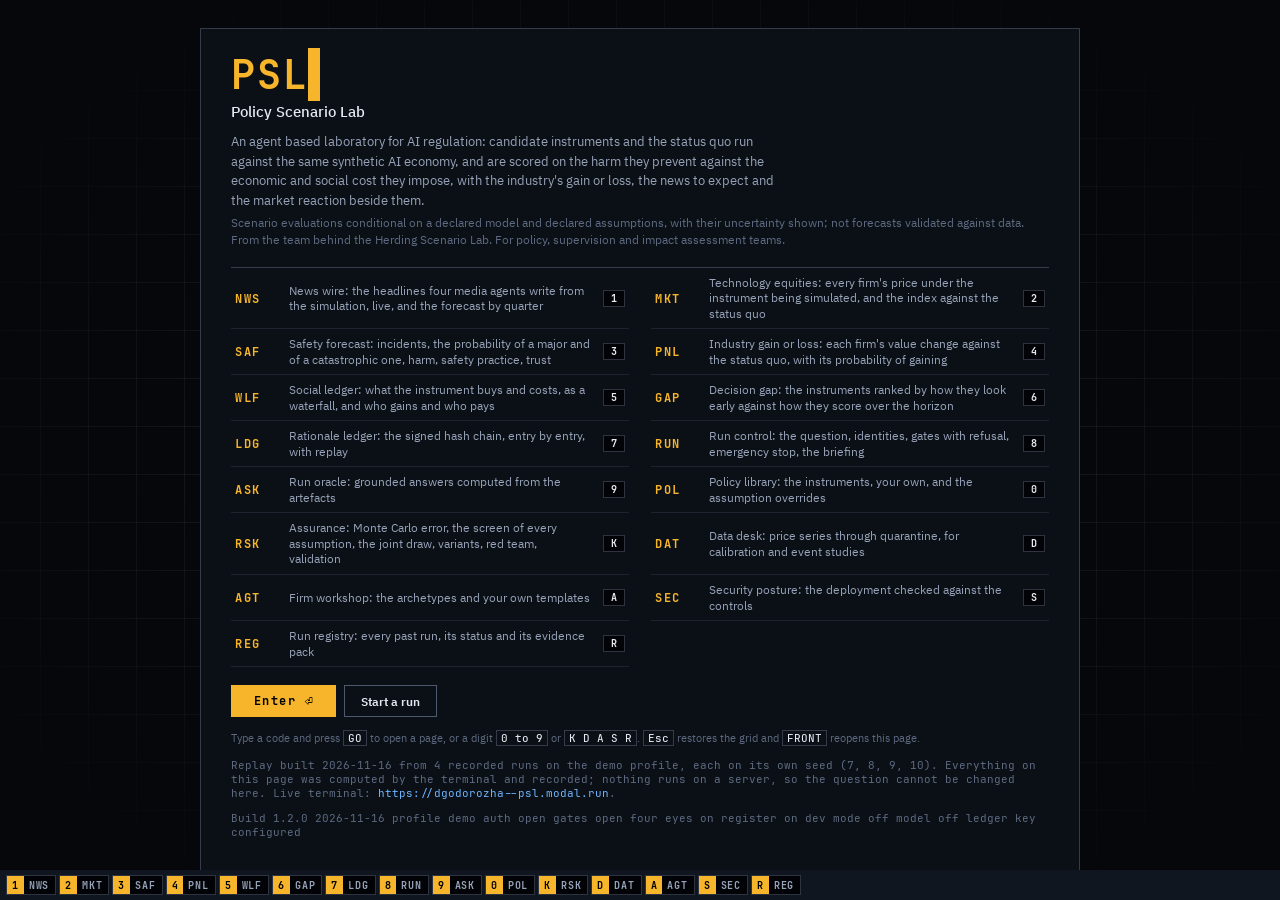
==== commit 7fde9a4f: "PSL 1.2.0: validation layer and lower running cost" ====
--- a/site/index.html
+++ b/site/index.html
@@ -4,7 +4,7 @@
 <meta name="description" content="Policy Scenario Lab: a replay of recorded runs of the PSL terminal">
 <link rel="stylesheet" href="assets/psl.css">
 </head><body>
-<div id="root"><div class="top-bar"><div class="brand"><span class="brand-glyph"></span><span class="brand-code">PSL</span><span class="brand-name">Policy Scenario Lab</span></div><div class="cmdline"><span class="cmd-prompt">›</span><input type="text" placeholder="function code" autocomplete="off" id="cmd"><span class="go-key" title="Enter">GO</span><span id="cmd-msg"></span></div><span id="phase-line">Awaiting run control</span><span class="top-right"><span id="run-chip" class="run-chip"></span><span id="live-stage" class="st-idle">IDLE</span><span id="clock">--:--:--</span></span></div><div id="rail" class="rail"><span class="rail-step" data-step="plan">Plan</span><span class="rail-step" data-step="gate1">Gate 1</span><span class="rail-step" data-step="simulate">Simulate</span><span class="rail-step" data-step="markets">Markets</span><span class="rail-step" data-step="welfare">Welfare</span><span class="rail-step" data-step="assurance">Assurance</span><span class="rail-step" data-step="critic">Critic</span><span class="rail-step" data-step="gate2">Gate 2</span><span class="rail-step" data-step="released">Released</span></div><main id="grid" class="term-grid"><div id="trow-1" class="trow"><section id="panel-NWS" class="panel" data-code="NWS"><header class="p-head"><span class="ph-num">1</span><span class="ph-code">NWS</span><span class="ph-title">News wire</span><span id="nws-live" class="ph-live"></span></header><div id="body-NWS" class="p-body"><div class="mkt-modes"><button id="nws-wire-btn" class="mode on">Wire</button><button id="nws-fc-btn" class="mode">Forecast</button><select id="nws-sel" class="sel"><option value="__live__">Live</option></select><span id="nws-read" class="mkt-read"></span></div><div id="nws-feed" class="wire"></div><div id="nws-forecast" style="display:none"></div></div></section><div id="gut-v-1" class="gutter gutter-v" data-kind="v"></div><section id="panel-MKT" class="panel" data-code="MKT"><header class="p-head"><span class="ph-num">2</span><span class="ph-code">MKT</span><span class="ph-title">Technology equities</span><span id="mkt-live" class="ph-live"></span></header><div id="body-MKT" class="p-body"><div class="mkt-modes"><button id="mkt-px-btn" class="mode on">Prices</button><button id="mkt-vs-btn" class="mode" disabled title="Index against the baseline, with its band (after the run)">vs baseline</button><select id="mkt-sel" class="sel"><option value="__live__">Live</option></select><span id="mkt-read" class="mkt-read"></span></div><div id="mkt-legend" class="legend"></div><div id="mkt-chart"></div><div id="mkt-vs" style="display:none"></div></div></section></div><div id="gut-h-1" class="gutter gutter-h" data-kind="h"></div><div id="trow-2" class="trow"><section id="panel-SAF" class="panel" data-code="SAF"><header class="p-head"><span class="ph-num">3</span><span class="ph-code">SAF</span><span class="ph-title">Safety forecast</span><span id="ph-live-SAF" class="ph-live"></span></header><div id="body-SAF" class="p-body"><div id="saf-body"></div></div></section><div id="gut-v-2" class="gutter gutter-v" data-kind="v"></div><section id="panel-PNL" class="panel" data-code="PNL"><header class="p-head"><span class="ph-num">4</span><span class="ph-code">PNL</span><span class="ph-title">Industry gain or loss</span><span id="ph-live-PNL" class="ph-live"></span></header><div id="body-PNL" class="p-body"><div id="pnl-body"></div></div></section><div id="gut-v-3" class="gutter gutter-v" data-kind="v"></div><section id="panel-WLF" class="panel" data-code="WLF"><header class="p-head"><span class="ph-num">5</span><span class="ph-code">WLF</span><span class="ph-title">Social ledger</span><span id="ph-live-WLF" class="ph-live"></span></header><div id="body-WLF" class="p-body"><div id="wlf-body"></div></div></section><div id="gut-v-4" class="gutter gutter-v" data-kind="v"></div><section id="panel-GAP" class="panel" data-code="GAP"><header class="p-head"><span class="ph-num">6</span><span class="ph-code">GAP</span><span class="ph-title">Decision gap</span><span id="ph-live-GAP" class="ph-live"></span></header><div id="body-GAP" class="p-body"><div id="gap-body"></div></div></section></div><div id="gut-h-2" class="gutter gutter-h" data-kind="h"></div><div id="trow-3" class="trow"><section id="panel-LDG" class="panel" data-code="LDG"><header class="p-head"><span class="ph-num">7</span><span class="ph-code">LDG</span><span class="ph-title">Rationale ledger</span><span id="ph-live-LDG" class="ph-live"></span></header><div id="body-LDG" class="p-body"><div id="ldg-verify" class="feed-cap"></div><div id="ldg-feed" class="feed"></div></div></section><div id="gut-v-5" class="gutter gutter-v" data-kind="v"></div><section id="panel-RUN" class="panel" data-code="RUN"><header class="p-head"><span class="ph-num">8</span><span class="ph-code">RUN</span><span class="ph-title">Run control, gates and briefing</span><span id="ph-live-RUN" class="ph-live"></span></header><div id="body-RUN" class="p-body"><label for="q">Policy question</label><textarea id="q" maxlength="600" rows="3" spellcheck="false">Which AI regulatory instrument best reduces expected harm from frontier AI over the next five years, keeping the technology sector&#x27;s net loss below $400bn and the gross social cost under $150bn?</textarea><div class="gap-note">Gates: single clicks, no sign off identities (public demonstration). Inside an authority a named preparer and a named approver on the register take them, with four eyes.</div><input value="" type="hidden" id="who"><input value="" type="hidden" id="approver"><input value="" type="hidden" id="approver-role"><input value="" type="hidden" id="who-role"><label for="reason">Reason (required to refuse a gate; recorded in the ledger)</label><textarea id="reason" maxlength="400" placeholder="why the battery or the briefing is refused" rows="2" spellcheck="false"></textarea><div class="btn-row"><button id="plan" class="act" title="Read the question and plan the battery">Plan</button><button id="stop" class="act stopbtn" disabled title="Emergency stop: halts the run now">Stop</button><button id="newrun" class="act" title="Clear the terminal for a fresh run; datasets, instruments and firms are kept">New run</button></div><div class="btn-row"><button id="g1a" class="act gate" disabled>Gate 1: approve battery</button><button id="g1r" class="act refuse" disabled>Refuse</button></div><div class="btn-row"><button id="g2a" class="act gate" disabled>Gate 2: release briefing</button><button id="g2r" class="act refuse" disabled>Refuse</button></div><div id="run-status"></div></div></section></div><section id="panel-POL" class="panel" data-code="POL"><header class="p-head"><span class="ph-num">0</span><span class="ph-code">POL</span><span class="ph-title">Policy library: instruments, your own, assumptions</span><span id="ph-live-POL" class="ph-live"></span></header><div id="body-POL" class="p-body"><div class="howto"><div class="howto-intro">The instrument library, and your own instruments.</div><ol class="howto-steps"><li>Every built in instrument is a bounded JSON document; the table shows what each does. Name instruments in the policy question to compare them, or leave it to the default battery.</li><li>To define your own, edit the document on the left: scope, phase in, threshold, costs, mandated safety share, evaluation catch rate, delays, liability, transparency, enforcement, controls. Every value is clamped to the bounds on the right and clamping is reported.</li><li>Click Validate and store. The instrument joins every later plan while it is enabled, with its author and hash in the battery hash and the ledger.</li><li>Assumption overrides (bottom) apply to the next plan: any value judgement in the assumptions table, within bounds.</li></ol><div class="howto-note">Nothing simulates until the battery is approved at Gate 1.</div></div><div class="feed-cap">Built in instruments</div><table class="data"><thead><tr><th class="">instrument</th><th class="">scope</th><th class="">what it does</th><th class="">note</th></tr></thead><tbody><tr><td class="">Status quo (voluntary commitments)</td><td class="">domestic</td><td class="">enforcement capacity 0.1; domestic scope</td><td class="wrap">No new obligation. Existing consumer and product law only, with the regulator&#x27;s present capacity. Every other policy is measured against this path, pair by pair.</td></tr><tr><td class="">Transparency and disclosure</td><td class="">domestic</td><td class="wrap">provenance and disclosure; compliance $0.01bn fixed plus 0.2% of revenue; enforcement capacity 0.3, fines 1% of revenue; domestic scope</td><td class="wrap">Model documentation, provenance marking and public incident disclosure. Cheap, and it shrinks the misuse environment rather than the capability.</td></tr><tr><td class="">Compute threshold reporting</td><td class="">domestic</td><td class="wrap">above capability 1.0; evaluations catch 15% of unsafe releases; compliance $0.03bn fixed plus 0.5% of revenue; enforcement capacity 0.4, fines 2% of revenue; domestic scope</td><td class="wrap">Developers above a training compute threshold report their models and their own evaluations. The regime an executive order can create.</td></tr><tr><td class="">Mandatory third party evaluation</td><td class="">domestic</td><td class="wrap">above capability 0.8; safety spend at least 8% of R&amp;D; evaluations catch 45% of unsafe releases; 2 month approval delay; compliance $0.08bn fixed plus 1.0% of revenue; enforcement capacity 0.5, fines 6% of revenue; domestic scope</td><td class="wrap">Independent pre deployment evaluation above a threshold, with a short approval delay. Catches a share of unsafe releases before they ship.</td></tr><tr><td class="">Risk tiering (EU style)</td><td class="">domestic</td><td class="wrap">safety spend at least 5% of R&amp;D; 1 month approval delay; provenance and disclosure; risk tier conformity for deployers; compliance $0.05bn fixed plus 3.0% of revenue; enforcement capacity 0.6, fines 7% of revenue; domestic scope</td><td class="wrap">Obligations by use case tier for every deployer, conformity assessment before high risk deployment, a sandbox for small firms. Compliance cost scales with deployment, not with the frontier.</td></tr><tr><td class="">Frontier licensing</td><td class="">domestic</td><td class="wrap">above capability 1.0; safety spend at least 25% of R&amp;D; evaluations catch 60% of unsafe releases; 4 month approval delay; compliance $0.15bn fixed plus 2.0% of revenue; enforcement capacity 0.7, fines 10% of revenue; domestic scope</td><td class="wrap">A licence to train or deploy above the capability threshold: mandated safety spend, independent evaluation, an approval delay, audits with real fines. Domestic scope: a mobile lab can leave.</td></tr><tr><td class="">Coordinated frontier licensing</td><td class="">coordinated</td><td class="wrap">above capability 1.0; safety spend at least 25% of R&amp;D; evaluations catch 60% of unsafe releases; 4 month approval delay; compliance $0.15bn fixed plus 2.0% of revenue; enforcement capacity 0.7, fines 10% of revenue; coordinated across jurisdictions</td><td class="wrap">The licensing regime agreed across jurisdictions, so obligations follow the firm wherever it operates. Slower to arrive, harder to escape.</td></tr><tr><td class="">Strict liability</td><td class="">domestic</td><td class="wrap">liability for 80% of harm; compliance $0.02bn fixed plus 0.5% of revenue; enforcement capacity 0.3; domestic scope</td><td class="wrap">Firms pay for the harm their systems cause, insured by mandate. No ex ante obligation: the price of an incident does the work, and the firms choose their own safety spend.</td></tr><tr><td class="">Liability with a safe harbour</td><td class="">domestic</td><td class="wrap">safety spend at least 12% of R&amp;D; evaluations catch 35% of unsafe releases; liability for 80% of harm with a safe harbour; compliance $0.08bn fixed plus 1.2% of revenue; enforcement capacity 0.4, fines 3% of revenue; domestic scope</td><td class="wrap">Strict liability, but a firm that meets the evaluation and safety spend standard is shielded from most of it. Compliance becomes the cheaper choice.</td></tr><tr><td class="">Six month moratorium above the threshold</td><td class="">domestic</td><td class="wrap">above capability 1.1; evaluations catch 15% of unsafe releases; 6 month moratorium; compliance $0.03bn fixed plus 0.0% of revenue; enforcement capacity 0.5, fines 5% of revenue; domestic scope</td><td class="wrap">Releases above the capability threshold are frozen for six months, then reporting applies. The sharpest brake and the one most easily left behind.</td></tr><tr><td class="">Compute export controls</td><td class="">domestic</td><td class="wrap">above capability 1.0; compute export controls; compliance $0.02bn fixed plus 0.0% of revenue; enforcement capacity 0.4, fines 3% of revenue; domestic scope</td><td class="wrap">Controls on advanced compute leaving the jurisdiction: offshore development loses its compute, the chip sector loses a market. Paired with reporting at home.</td></tr><tr><td class="">Open weights restriction</td><td class="">domestic</td><td class="wrap">above capability 0.9; provenance and disclosure; no open weights above the threshold; compliance $0.02bn fixed plus 0.0% of revenue; enforcement capacity 0.4, fines 4% of revenue; domestic scope</td><td class="wrap">Weights above the threshold may not be published. The open developer&#x27;s model changes, the misuse environment shrinks, diffusion slows.</td></tr><tr><td class="">Sandbox and light touch</td><td class="">domestic</td><td class="wrap">provenance and disclosure; compliance $0.00bn fixed plus 0.4% of revenue; enforcement capacity 0.3, fines 1% of revenue; domestic scope</td><td class="wrap">A regulatory sandbox, voluntary standards, reporting and provenance marking. The pro innovation option.</td></tr><tr><td class="">EU style package</td><td class="">domestic</td><td class="wrap">safety spend at least 10% of R&amp;D; evaluations catch 45% of unsafe releases; 2 month approval delay; provenance and disclosure; risk tier conformity for deployers; compliance $0.10bn fixed plus 3.0% of revenue; enforcement capacity 0.7, fines 7% of revenue; domestic scope</td><td class="wrap">Risk tiering with mandatory third party evaluation above the threshold, incident reporting, provenance marking and a sandbox.</td></tr><tr><td class="">Licensing plus liability</td><td class="">domestic</td><td class="wrap">above capability 1.0; safety spend at least 25% of R&amp;D; evaluations catch 60% of unsafe releases; 4 month approval delay; liability for 80% of harm with a safe harbour; compliance $0.15bn fixed plus 2.0% of revenue; enforcement capacity 0.7, fines 10% of revenue; domestic scope</td><td class="wrap">Frontier licensing with strict liability and a safe harbour for licensed firms: ex ante control at the frontier and an ex post price everywhere else.</td></tr></tbody></table><div style="display:flex;gap:8px"><div style="flex:2"><label for="pol-json">Instrument document (JSON)</label><textarea id="pol-json" maxlength="8000" rows="16" spellcheck="false">{
+<div id="root"><div class="top-bar"><div class="brand"><span class="brand-glyph"></span><span class="brand-code">PSL</span><span class="brand-name">Policy Scenario Lab</span></div><div class="cmdline"><span class="cmd-prompt">›</span><input type="text" placeholder="function code" autocomplete="off" id="cmd"><span class="go-key" title="Enter">GO</span><span id="cmd-msg"></span></div><span id="phase-line">Awaiting run control</span><span class="top-right"><span id="run-chip" class="run-chip"></span><span id="live-stage" class="st-idle">IDLE</span><span id="clock">--:--:--</span></span></div><div id="rail" class="rail"><span class="rail-step" data-step="plan">Plan</span><span class="rail-step" data-step="gate1">Gate 1</span><span class="rail-step" data-step="simulate">Simulate</span><span class="rail-step" data-step="markets">Markets</span><span class="rail-step" data-step="welfare">Welfare</span><span class="rail-step" data-step="assurance">Assurance</span><span class="rail-step" data-step="critic">Critic</span><span class="rail-step" data-step="gate2">Gate 2</span><span class="rail-step" data-step="released">Released</span></div><main id="grid" class="term-grid"><div id="trow-1" class="trow"><section id="panel-NWS" class="panel" data-code="NWS"><header class="p-head"><span class="ph-num">1</span><span class="ph-code">NWS</span><span class="ph-title">News wire</span><span id="nws-live" class="ph-live"></span></header><div id="body-NWS" class="p-body"><div class="mkt-modes"><button id="nws-wire-btn" class="mode on">Wire</button><button id="nws-fc-btn" class="mode">Forecast</button><select id="nws-sel" class="sel"><option value="__live__">Live</option></select><span id="nws-read" class="mkt-read"></span></div><div id="nws-feed" class="wire"></div><div id="nws-forecast" style="display:none"></div></div></section><div id="gut-v-1" class="gutter gutter-v" data-kind="v"></div><section id="panel-MKT" class="panel" data-code="MKT"><header class="p-head"><span class="ph-num">2</span><span class="ph-code">MKT</span><span class="ph-title">Technology equities</span><span id="mkt-live" class="ph-live"></span></header><div id="body-MKT" class="p-body"><div class="mkt-modes"><button id="mkt-px-btn" class="mode on">Prices</button><button id="mkt-vs-btn" class="mode" disabled title="Index against the status quo, with its band (after the run)">vs status quo</button><select id="mkt-sel" class="sel"><option value="__live__">Live</option></select><span id="mkt-read" class="mkt-read"></span></div><div id="mkt-legend" class="legend"></div><div id="mkt-chart"></div><div id="mkt-vs" style="display:none"></div></div></section></div><div id="gut-h-1" class="gutter gutter-h" data-kind="h"></div><div id="trow-2" class="trow"><section id="panel-SAF" class="panel" data-code="SAF"><header class="p-head"><span class="ph-num">3</span><span class="ph-code">SAF</span><span class="ph-title">Safety forecast</span><span id="ph-live-SAF" class="ph-live"></span></header><div id="body-SAF" class="p-body"><div id="saf-body"></div></div></section><div id="gut-v-2" class="gutter gutter-v" data-kind="v"></div><section id="panel-PNL" class="panel" data-code="PNL"><header class="p-head"><span class="ph-num">4</span><span class="ph-code">PNL</span><span class="ph-title">Industry gain or loss</span><span id="ph-live-PNL" class="ph-live"></span></header><div id="body-PNL" class="p-body"><div id="pnl-body"></div></div></section><div id="gut-v-3" class="gutter gutter-v" data-kind="v"></div><section id="panel-WLF" class="panel" data-code="WLF"><header class="p-head"><span class="ph-num">5</span><span class="ph-code">WLF</span><span class="ph-title">Social ledger</span><span id="ph-live-WLF" class="ph-live"></span></header><div id="body-WLF" class="p-body"><div id="wlf-body"></div></div></section><div id="gut-v-4" class="gutter gutter-v" data-kind="v"></div><section id="panel-GAP" class="panel" data-code="GAP"><header class="p-head"><span class="ph-num">6</span><span class="ph-code">GAP</span><span class="ph-title">Decision gap</span><span id="ph-live-GAP" class="ph-live"></span></header><div id="body-GAP" class="p-body"><div id="gap-body"></div></div></section></div><div id="gut-h-2" class="gutter gutter-h" data-kind="h"></div><div id="trow-3" class="trow"><section id="panel-LDG" class="panel" data-code="LDG"><header class="p-head"><span class="ph-num">7</span><span class="ph-code">LDG</span><span class="ph-title">Rationale ledger</span><span id="ph-live-LDG" class="ph-live"></span></header><div id="body-LDG" class="p-body"><div id="ldg-verify" class="feed-cap"></div><div id="ldg-feed" class="feed"></div></div></section><div id="gut-v-5" class="gutter gutter-v" data-kind="v"></div><section id="panel-RUN" class="panel" data-code="RUN"><header class="p-head"><span class="ph-num">8</span><span class="ph-code">RUN</span><span class="ph-title">Run control, gates and briefing</span><span id="ph-live-RUN" class="ph-live"></span></header><div id="body-RUN" class="p-body"><label for="q">Policy question</label><textarea id="q" maxlength="600" rows="3" spellcheck="false" title="Name instruments, a horizon and constraints. Add &quot;seed 11&quot; to repeat a run on other random numbers: an independent replication.">Which AI regulatory instrument best reduces expected harm from frontier AI over the next five years, keeping the technology sector&#x27;s net loss below $400bn and the gross social cost under $150bn?</textarea><div class="gap-note">Gates: single clicks, no sign off identities (public demonstration). Inside an authority a named preparer and a named approver on the register take them, with four eyes.</div><input value="" type="hidden" id="who"><input value="" type="hidden" id="approver"><input value="" type="hidden" id="approver-role"><input value="" type="hidden" id="who-role"><label for="reason">Reason (required to refuse a gate; recorded in the ledger)</label><textarea id="reason" maxlength="400" placeholder="why the battery or the briefing is refused" rows="2" spellcheck="false"></textarea><div class="btn-row"><button id="plan" class="act" title="Read the question and plan the battery">Plan</button><button id="stop" class="act stopbtn" disabled title="Emergency stop: halts the run now">Stop</button><button id="newrun" class="act" title="Clear the terminal for a fresh run; datasets, instruments and firms are kept">New run</button></div><div class="btn-row"><button id="g1a" class="act gate" disabled>Gate 1: approve battery</button><button id="g1r" class="act refuse" disabled>Refuse</button></div><div class="btn-row"><button id="g2a" class="act gate" disabled>Gate 2: release briefing</button><button id="g2r" class="act refuse" disabled>Refuse</button></div><div id="run-status"></div></div></section></div><section id="panel-POL" class="panel" data-code="POL"><header class="p-head"><span class="ph-num">0</span><span class="ph-code">POL</span><span class="ph-title">Policy library: instruments, your own, assumptions</span><span id="ph-live-POL" class="ph-live"></span></header><div id="body-POL" class="p-body"><div class="howto"><div class="howto-intro">The instrument library, and your own instruments.</div><ol class="howto-steps"><li>Every built in instrument is a bounded JSON document; the table shows what each does. Name instruments in the policy question to compare them, or leave it to the default battery.</li><li>To define your own, edit the document on the left: scope, phase in, threshold, costs, mandated safety share, evaluation catch rate, delays, liability, transparency, enforcement, controls. Every value is clamped to the bounds on the right and clamping is reported.</li><li>Click Validate and store. The instrument joins every later plan while it is enabled, with its author and hash in the battery hash and the ledger.</li><li>Assumption overrides (bottom) apply to the next plan: any value judgement in the assumptions table, within bounds.</li></ol><div class="howto-note">Nothing simulates until the battery is approved at Gate 1.</div></div><div class="feed-cap">Built in instruments</div><table class="data"><thead><tr><th class="">instrument</th><th class="">scope</th><th class="">what it does</th><th class="">note</th></tr></thead><tbody><tr><td class="">Status quo (voluntary commitments)</td><td class="">domestic</td><td class="">enforcement capacity 0.1; domestic scope</td><td class="wrap">No new obligation. Existing consumer and product law only, with the regulator&#x27;s present capacity. Every other policy is measured against this path, pair by pair.</td></tr><tr><td class="">Transparency and disclosure</td><td class="">domestic</td><td class="wrap">provenance and disclosure; compliance $0.01bn fixed plus 0.2% of revenue; enforcement capacity 0.3, fines 1% of revenue; domestic scope</td><td class="wrap">Model documentation, provenance marking and public incident disclosure. Cheap, and it shrinks the misuse environment rather than the capability.</td></tr><tr><td class="">Compute threshold reporting</td><td class="">domestic</td><td class="wrap">above capability 1.0; evaluations catch 15% of unsafe releases; compliance $0.03bn fixed plus 0.5% of revenue; enforcement capacity 0.4, fines 2% of revenue; domestic scope</td><td class="wrap">Developers above a training compute threshold report their models and their own evaluations. The regime an executive order can create.</td></tr><tr><td class="">Mandatory third party evaluation</td><td class="">domestic</td><td class="wrap">above capability 0.8; safety spend at least 8% of R&amp;D; evaluations catch 45% of unsafe releases; 2 month approval delay; compliance $0.08bn fixed plus 1.0% of revenue; enforcement capacity 0.5, fines 6% of revenue; domestic scope</td><td class="wrap">Independent pre deployment evaluation above a threshold, with a short approval delay. Catches a share of unsafe releases before they ship.</td></tr><tr><td class="">Risk tiering (EU style)</td><td class="">domestic</td><td class="wrap">safety spend at least 5% of R&amp;D; 1 month approval delay; provenance and disclosure; risk tier conformity for deployers; compliance $0.05bn fixed plus 3.0% of revenue; enforcement capacity 0.6, fines 7% of revenue; domestic scope</td><td class="wrap">Obligations by use case tier for every deployer, conformity assessment before high risk deployment, a sandbox for small firms. Compliance cost scales with deployment, not with the frontier.</td></tr><tr><td class="">Frontier licensing</td><td class="">domestic</td><td class="wrap">above capability 1.0; safety spend at least 25% of R&amp;D; evaluations catch 60% of unsafe releases; 4 month approval delay; compliance $0.15bn fixed plus 2.0% of revenue; enforcement capacity 0.7, fines 10% of revenue; domestic scope</td><td class="wrap">A licence to train or deploy above the capability threshold: mandated safety spend, independent evaluation, an approval delay, audits with real fines. Domestic scope: a mobile lab can leave.</td></tr><tr><td class="">Coordinated frontier licensing</td><td class="">coordinated</td><td class="wrap">above capability 1.0; safety spend at least 25% of R&amp;D; evaluations catch 60% of unsafe releases; 4 month approval delay; compliance $0.15bn fixed plus 2.0% of revenue; enforcement capacity 0.7, fines 10% of revenue; coordinated across jurisdictions</td><td class="wrap">The licensing regime agreed across jurisdictions, so obligations follow the firm wherever it operates. Slower to arrive, harder to escape.</td></tr><tr><td class="">Strict liability</td><td class="">domestic</td><td class="wrap">liability for 80% of harm; compliance $0.02bn fixed plus 0.5% of revenue; enforcement capacity 0.3; domestic scope</td><td class="wrap">Firms pay for the harm their systems cause, insured by mandate. No ex ante obligation: the price of an incident does the work, and the firms choose their own safety spend.</td></tr><tr><td class="">Liability with a safe harbour</td><td class="">domestic</td><td class="wrap">safety spend at least 12% of R&amp;D; evaluations catch 35% of unsafe releases; liability for 80% of harm with a safe harbour; compliance $0.08bn fixed plus 1.2% of revenue; enforcement capacity 0.4, fines 3% of revenue; domestic scope</td><td class="wrap">Strict liability, but a firm that meets the evaluation and safety spend standard is shielded from most of it. Compliance becomes the cheaper choice.</td></tr><tr><td class="">Six month moratorium above the threshold</td><td class="">domestic</td><td class="wrap">above capability 1.1; evaluations catch 15% of unsafe releases; 6 month moratorium; compliance $0.03bn fixed plus 0.0% of revenue; enforcement capacity 0.5, fines 5% of revenue; domestic scope</td><td class="wrap">Releases above the capability threshold are frozen for six months, then reporting applies. The sharpest brake and the one most easily left behind.</td></tr><tr><td class="">Compute export controls</td><td class="">domestic</td><td class="wrap">above capability 1.0; compute export controls; compliance $0.02bn fixed plus 0.0% of revenue; enforcement capacity 0.4, fines 3% of revenue; domestic scope</td><td class="wrap">Controls on advanced compute leaving the jurisdiction: offshore development loses its compute, the chip sector loses a market. Paired with reporting at home.</td></tr><tr><td class="">Open weights restriction</td><td class="">domestic</td><td class="wrap">above capability 0.9; provenance and disclosure; no open weights above the threshold; compliance $0.02bn fixed plus 0.0% of revenue; enforcement capacity 0.4, fines 4% of revenue; domestic scope</td><td class="wrap">Weights above the threshold may not be published. The open developer&#x27;s model changes, the misuse environment shrinks, diffusion slows.</td></tr><tr><td class="">Sandbox and light touch</td><td class="">domestic</td><td class="wrap">provenance and disclosure; compliance $0.00bn fixed plus 0.4% of revenue; enforcement capacity 0.3, fines 1% of revenue; domestic scope</td><td class="wrap">A regulatory sandbox, voluntary standards, reporting and provenance marking. The pro innovation option.</td></tr><tr><td class="">EU style package</td><td class="">domestic</td><td class="wrap">safety spend at least 10% of R&amp;D; evaluations catch 45% of unsafe releases; 2 month approval delay; provenance and disclosure; risk tier conformity for deployers; compliance $0.10bn fixed plus 3.0% of revenue; enforcement capacity 0.7, fines 7% of revenue; domestic scope</td><td class="wrap">Risk tiering with mandatory third party evaluation above the threshold, incident reporting, provenance marking and a sandbox.</td></tr><tr><td class="">Licensing plus liability</td><td class="">domestic</td><td class="wrap">above capability 1.0; safety spend at least 25% of R&amp;D; evaluations catch 60% of unsafe releases; 4 month approval delay; liability for 80% of harm with a safe harbour; compliance $0.15bn fixed plus 2.0% of revenue; enforcement capacity 0.7, fines 10% of revenue; domestic scope</td><td class="wrap">Frontier licensing with strict liability and a safe harbour for licensed firms: ex ante control at the frontier and an ex post price everywhere else.</td></tr></tbody></table><div style="display:flex;gap:8px"><div style="flex:2"><label for="pol-json">Instrument document (JSON)</label><textarea id="pol-json" maxlength="8000" rows="16" spellcheck="false">{
  &quot;label&quot;: &quot;My instrument&quot;,
  &quot;note&quot;: &quot;describe the obligation, whom it binds and what it is meant to change&quot;,
  &quot;scope&quot;: &quot;home&quot;,
@@ -33,7 +33,7 @@
  &quot;sandbox_small_firms&quot;: false,
  &quot;tier_friction&quot;: 0.0,
  &quot;name&quot;: &quot;my_instrument&quot;
-}</textarea></div><div style="flex:1;padding-left:12px"><label>Bounds</label><div class="gap-note" style="columns:2"><div class="mono">phase_in: 0 to 36</div><div class="mono">sunset: 0 to 120</div><div class="mono">capability_threshold: 0.0 to 3.0</div><div class="mono">fixed_cost: 0.0 to 2.0</div><div class="mono">variable_cost: 0.0 to 0.1</div><div class="mono">min_safety_share: 0.0 to 0.5</div><div class="mono">eval_catch: 0.0 to 0.9</div><div class="mono">release_delay: 0 to 12</div><div class="mono">moratorium_months: 0 to 24</div><div class="mono">liability_multiplier: 0.0 to 1.5</div><div class="mono">transparency: 0.0 to 0.3</div><div class="mono">enforcement_capacity: 0.0 to 1.0</div><div class="mono">fine_rate: 0.0 to 0.2</div><div class="mono">export_controls: 0.0 to 1.0</div><div class="mono">tier_friction: 0.0 to 0.3</div></div><div class="gap-note">scope: home or coordinated; applies_to: all or a list of frontier_lab, open_weights, hyperscaler, chips, enterprise_software, consumer_ai, autonomy, startups; flags: safe_harbour, insurance_mandate, incident_reporting, open_weights_restriction, sandbox_small_firms. At most 24 stored instruments.</div></div></div><div class="btn-row"><button id="pol-add" class="act gate">Validate and store</button><button id="pol-template" class="act">Reset to template</button></div><div id="pol-result"></div><div><label for="pol-pick">Stored instrument</label><div id="pol-pick" class="seg"></div><div class="btn-row"><button id="pol-on" class="act">Enable</button><button id="pol-off" class="act">Disable</button><button id="pol-remove" class="act refuse">Remove</button></div></div><div id="pol-list"></div><div class="feed-cap">Assumption overrides for the next plan (JSON object of assumption: value)</div><div style="display:flex;gap:8px"><textarea id="asm-json" maxlength="6000" rows="4" spellcheck="false" style="flex:2">{}</textarea><div style="flex:1;padding-left:12px"><button id="asm-apply" class="act">Apply overrides</button><div id="asm-result"></div></div></div><div class="scroll-table"><table class="data"><thead><tr><th class="">assumption</th><th class="num">default</th><th class="num">low</th><th class="num">high</th><th class="">unit</th><th class="">meaning</th></tr></thead><tbody><tr><td class="">Discount rate</td><td class="num">0.03</td><td class="num">0.0</td><td class="num">0.1</td><td class="">a year</td><td class="wrap">social discount rate applied to every monthly flow</td></tr><tr><td class="">Harm valuation multiplier</td><td class="num">1.0</td><td class="num">0.25</td><td class="num">4.0</td><td class="">multiple</td><td class="wrap">scales the monetised harm of incidents; 1.0 takes the engine&#x27;s damages at face value</td></tr><tr><td class="">Consumer surplus base bn</td><td class="num">250.0</td><td class="num">50.0</td><td class="num">1500.0</td><td class="">$bn a year</td><td class="wrap">annual consumer surplus from AI services at the starting level of capability and reach</td></tr><tr><td class="">Cs elasticity</td><td class="num">0.6</td><td class="num">0.1</td><td class="num">1.5</td><td class="">elasticity</td><td class="wrap">proportional change in consumer surplus per proportional change in the AI service index</td></tr><tr><td class="">Productivity base bn</td><td class="num">400.0</td><td class="num">50.0</td><td class="num">2000.0</td><td class="">$bn a year</td><td class="wrap">annual output uplift attributable to AI adoption at the starting service index</td></tr><tr><td class="">Productivity elasticity</td><td class="num">0.8</td><td class="num">0.1</td><td class="num">1.5</td><td class="">elasticity</td><td class="wrap">proportional change in the output uplift per proportional change in the service index</td></tr><tr><td class="">Trust elasticity</td><td class="num">0.5</td><td class="num">0.0</td><td class="num">1.5</td><td class="">elasticity</td><td class="wrap">proportional change in realised adoption benefits per proportional change in public trust</td></tr><tr><td class="">Compliance deadweight share</td><td class="num">0.7</td><td class="num">0.3</td><td class="num">1.0</td><td class="">share</td><td class="wrap">share of compliance spend that is a real resource cost rather than a transfer</td></tr><tr><td class="">Enforcement cost bn</td><td class="num">0.4</td><td class="num">0.05</td><td class="num">2.0</td><td class="">$bn a year per unit of capacity</td><td class="wrap">public budget consumed by one unit of enforcement capacity</td></tr><tr><td class="">Leakage value share</td><td class="num">0.35</td><td class="num">0.0</td><td class="num">1.0</td><td class="">share</td><td class="wrap">domestic value added lost per dollar of revenue whose activity moves offshore</td></tr><tr><td class="">Labour adjustment bn</td><td class="num">2.0</td><td class="num">0.0</td><td class="num">10.0</td><td class="">$bn per index point</td><td class="wrap">short run adjustment cost per point of growth in the AI service index (displacement, retraining)</td></tr><tr><td class="">Domestic ownership share</td><td class="num">0.6</td><td class="num">0.0</td><td class="num">1.0</td><td class="">share</td><td class="wrap">share of the firms&#x27; operating profit that accrues to residents and counts in national welfare</td></tr><tr><td class="">Hazard base misuse</td><td class="num">0.08</td><td class="num">0.01</td><td class="num">0.3</td><td class="">a month per firm</td><td class="wrap">monthly rate of a reportable misuse incident for a firm at capability 1, full reach and no safety practice</td></tr><tr><td class="">Hazard base accident</td><td class="num">0.05</td><td class="num">0.01</td><td class="num">0.3</td><td class="">a month per firm</td><td class="">the same for accidents and failures</td></tr><tr><td class="">Hazard base systemic</td><td class="num">0.02</td><td class="num">0.002</td><td class="num">0.15</td><td class="">a month per firm</td><td class="wrap">the same for systemic incidents (markets, infrastructure, information)</td></tr><tr><td class="">Hazard capability elasticity</td><td class="num">1.3</td><td class="num">0.5</td><td class="num">2.5</td><td class="">elasticity</td><td class="wrap">incident rate scales with capability to this power</td></tr><tr><td class="">Hazard safety elasticity</td><td class="num">1.8</td><td class="num">0.5</td><td class="num">4.0</td><td class="">per unit of safety level</td><td class="wrap">incident rate falls as exp(-elasticity x safety level)</td></tr><tr><td class="">Hazard reach elasticity</td><td class="num">1.0</td><td class="num">0.3</td><td class="num">2.0</td><td class="">elasticity</td><td class="wrap">incident rate scales with deployment reach to this power</td></tr><tr><td class="">Offshore laxity</td><td class="num">0.6</td><td class="num">0.0</td><td class="num">2.0</td><td class="">multiple</td><td class="wrap">extra incident rate on activity moved offshore, relative to home</td></tr><tr><td class="">Severity misuse median bn</td><td class="num">0.15</td><td class="num">0.01</td><td class="num">2.0</td><td class="">$bn</td><td class="">median monetised harm of a misuse incident</td></tr><tr><td class="">Severity accident median bn</td><td class="num">0.3</td><td class="num">0.02</td><td class="num">3.0</td><td class="">$bn</td><td class="">median monetised harm of an accident</td></tr><tr><td class="">Severity systemic median bn</td><td class="num">1.0</td><td class="num">0.1</td><td class="num">10.0</td><td class="">$bn</td><td class="">median monetised harm of a systemic incident</td></tr><tr><td class="">Severity sigma</td><td class="num">1.1</td><td class="num">0.5</td><td class="num">2.0</td><td class="">log scale</td><td class="wrap">lognormal dispersion of incident harm (heavy tail)</td></tr><tr><td class="">Major incident bn</td><td class="num">1.0</td><td class="num">0.2</td><td class="num">10.0</td><td class="">$bn</td><td class="">harm above which an incident counts as major</td></tr><tr><td class="">Catastrophe prior monthly</td><td class="num">0.002</td><td class="num">0.0</td><td class="num">0.02</td><td class="">a month per firm</td><td class="wrap">monthly probability of a catastrophic incident for a firm above critical capability with no safety practice</td></tr><tr><td class="">Catastrophe capability</td><td class="num">1.6</td><td class="num">1.0</td><td class="num">3.0</td><td class="">capability index</td><td class="wrap">capability above which the catastrophic tail is live</td></tr><tr><td class="">Catastrophe harm bn</td><td class="num">400.0</td><td class="num">20.0</td><td class="num">3000.0</td><td class="">$bn</td><td class="">median monetised harm of a catastrophic incident</td></tr><tr><td class="">Unsafe release share</td><td class="num">0.35</td><td class="num">0.05</td><td class="num">0.8</td><td class="">share</td><td class="wrap">share of the incident rate attributable to releases an evaluation could catch</td></tr><tr><td class="">Capability growth</td><td class="num">0.023</td><td class="num">0.005</td><td class="num">0.06</td><td class="">a month</td><td class="wrap">monthly log growth of the capability index when all R&amp;D goes to capability (a doubling in about 30 months)</td></tr><tr><td class="">Safety learning</td><td class="num">0.08</td><td class="num">0.02</td><td class="num">0.3</td><td class="">a month</td><td class="wrap">monthly gain in safety practice at saturation; the gain is a x share/(share + 0.1), diminishing in the share</td></tr><tr><td class="">Growth fade months</td><td class="num">30.0</td><td class="num">6.0</td><td class="num">120.0</td><td class="">months</td><td class="wrap">time constant over which a firm&#x27;s growth fades towards the long run rate</td></tr><tr><td class="">Safety substitution</td><td class="num">0.6</td><td class="num">0.0</td><td class="num">1.0</td><td class="">share</td><td class="wrap">share of safety spend that displaces capability R&amp;D (the rest is additional budget or spills over)</td></tr><tr><td class="">Export control chip loss</td><td class="num">0.1</td><td class="num">0.0</td><td class="num">0.4</td><td class="">a year</td><td class="wrap">annual revenue growth lost by the chip sector under full export controls</td></tr><tr><td class="">Long run growth</td><td class="num">0.06</td><td class="num">0.0</td><td class="num">0.2</td><td class="">a year</td><td class="">the growth rate firms fade towards</td></tr><tr><td class="">Safety decay</td><td class="num">0.02</td><td class="num">0.0</td><td class="num">0.08</td><td class="">a month</td><td class="wrap">monthly erosion of safety practice without investment</td></tr><tr><td class="">Revenue capability beta</td><td class="num">0.5</td><td class="num">0.1</td><td class="num">1.2</td><td class="">elasticity</td><td class="">revenue growth per unit of log capability growth</td></tr><tr><td class="">Revenue reach beta</td><td class="num">0.8</td><td class="num">0.1</td><td class="num">2.0</td><td class="">elasticity</td><td class="wrap">revenue relative to the frictionless, full trust reach path, to this power</td></tr><tr><td class="">Reach speed</td><td class="num">0.08</td><td class="num">0.02</td><td class="num">0.3</td><td class="">a month</td><td class="wrap">speed at which reach closes on its capability and trust determined ceiling</td></tr><tr><td class="">Growth value weight</td><td class="num">3.0</td><td class="num">0.5</td><td class="num">8.0</td><td class="">years of revenue</td><td class="wrap">how a firm values a year of extra growth against a year of cost</td></tr><tr><td class="">Relocation cost</td><td class="num">0.08</td><td class="num">0.0</td><td class="num">0.5</td><td class="">share of moved revenue</td><td class="wrap">one off cost of moving a unit of activity offshore</td></tr><tr><td class="">Offshore revenue haircut</td><td class="num">0.12</td><td class="num">0.0</td><td class="num">0.5</td><td class="">share</td><td class="wrap">revenue lost per unit of activity offshore (talent, customers, latency)</td></tr><tr><td class="">Firm risk aversion</td><td class="num">0.6</td><td class="num">0.0</td><td class="num">2.0</td><td class="">multiple</td><td class="wrap">weight on the variance of expected liability in the firm&#x27;s choice</td></tr><tr><td class="">Firm optimism</td><td class="num">0.7</td><td class="num">0.3</td><td class="num">1.0</td><td class="">multiple</td><td class="wrap">the share of its true incident rate a firm believes when it plans</td></tr><tr><td class="">Audit rate</td><td class="num">0.5</td><td class="num">0.05</td><td class="num">1.0</td><td class="">a month at full capacity</td><td class="wrap">probability a firm in scope is audited in a month at capacity 1</td></tr><tr><td class="">Insurance loading</td><td class="num">0.25</td><td class="num">0.0</td><td class="num">1.0</td><td class="">share</td><td class="wrap">premium above expected liability charged by insurers under a mandate</td></tr><tr><td class="">Safe harbour shield</td><td class="num">0.7</td><td class="num">0.0</td><td class="num">1.0</td><td class="">share</td><td class="wrap">share of liability a compliant firm avoids under a safe harbour</td></tr><tr><td class="">Moratorium research slowdown</td><td class="num">0.5</td><td class="num">0.0</td><td class="num">1.0</td><td class="">share</td><td class="wrap">share of capability growth lost by a firm in scope while a moratorium holds</td></tr><tr><td class="">Enforcement response</td><td class="num">0.25</td><td class="num">0.05</td><td class="num">1.0</td><td class="">a month</td><td class="wrap">speed at which enforcement intensity follows public pressure</td></tr><tr><td class="">Trust recovery</td><td class="num">0.05</td><td class="num">0.01</td><td class="num">0.2</td><td class="">a month</td><td class="">monthly recovery of public trust towards 1</td></tr><tr><td class="">Trust harm sensitivity</td><td class="num">0.04</td><td class="num">0.0</td><td class="num">0.3</td><td class="">per log $bn</td><td class="wrap">fall in trust per unit of log monetised harm in a month</td></tr><tr><td class="">News memory</td><td class="num">0.75</td><td class="num">0.3</td><td class="num">0.95</td><td class="">a month</td><td class="">persistence of the news pressure index</td></tr><tr><td class="">News reporting boost</td><td class="num">0.35</td><td class="num">0.0</td><td class="num">1.0</td><td class="">share</td><td class="wrap">extra salience of incidents when reporting is mandatory</td></tr><tr><td class="">Market vol</td><td class="num">0.045</td><td class="num">0.01</td><td class="num">0.12</td><td class="">a month</td><td class="">volatility of the common market factor</td></tr><tr><td class="">Sentiment persistence</td><td class="num">0.85</td><td class="num">0.5</td><td class="num">0.98</td><td class="">a month</td><td class="wrap">persistence of the price&#x27;s non fundamental component</td></tr><tr><td class="">News price impact</td><td class="num">0.06</td><td class="num">0.0</td><td class="num">0.3</td><td class="">per unit of pressure</td><td class="wrap">price impact of a unit of news pressure on an exposed firm</td></tr><tr><td class="">Incident jump</td><td class="num">0.5</td><td class="num">0.0</td><td class="num">2.0</td><td class="">multiple</td><td class="wrap">own incident price jump per log unit of harm relative to revenue</td></tr><tr><td class="">contagion</td><td class="num">0.3</td><td class="num">0.0</td><td class="num">1.0</td><td class="">share</td><td class="wrap">share of an own incident jump felt by the rest of the sector</td></tr><tr><td class="">Announcement impact</td><td class="num">0.9</td><td class="num">0.0</td><td class="num">3.0</td><td class="">multiple</td><td class="wrap">price reaction at announcement per unit of expected compliance cost over earnings</td></tr><tr><td class="">Chip demand coupling</td><td class="num">0.6</td><td class="num">0.0</td><td class="num">1.5</td><td class="">elasticity</td><td class="wrap">chip and cloud revenue growth per unit of model developers&#x27; capability growth</td></tr><tr><td class="">Open weights diffusion</td><td class="num">0.1</td><td class="num">0.0</td><td class="num">0.8</td><td class="">share</td><td class="wrap">capability spillover from published weights to the rest of the economy</td></tr></tbody></table></div></div></section><section id="panel-RSK" class="panel" data-code="RSK"><header class="p-head"><span class="ph-num">K</span><span class="ph-code">RSK</span><span class="ph-title">Assurance: tornado, structural variants, red team, analogue, intervals</span><span id="ph-live-RSK" class="ph-live"></span></header><div id="body-RSK" class="p-body"><div id="rsk-body"></div></div></section><section id="panel-DAT" class="panel" data-code="DAT"><header class="p-head"><span class="ph-num">D</span><span class="ph-code">DAT</span><span class="ph-title">Data desk: price series through quarantine</span><span id="ph-live-DAT" class="ph-live"></span></header><div id="body-DAT" class="p-body"><div class="howto"><div class="howto-intro">Bring a price series into the Lab, through quarantine.</div><ol class="howto-steps"><li>Choose the classification: public, synthetic, licensed or pseudonymised. It decides what may leave the run directory.</li><li>Drop a CSV or JSON file with a date column and a price column (optionally a market column for a beta). Daily or monthly; the Lab keeps the last observation of each month.</li><li>Optionally give an event month (YYYY-MM, a past regulatory announcement): the cumulative abnormal return over the six months after it is computed and compared in assurance with the model&#x27;s early reaction.</li><li>Optionally map the series to a firm archetype by name: its volatility and beta calibrate that firm in the next plan.</li><li>Every file passes one quarantine: size and type limits, a schema check, a formula injection check, a personal identifier scan that refuses rather than redacts, and a hash for the ledger. Rows never enter the briefing or the evidence pack.</li></ol><div class="howto-note">sample_data/analogue_event_study.csv is a synthetic example with an event in 2024-06.</div></div><div class="dat-row"><div class="dat-col"><label for="dat-class">Classification</label><div id="dat-class" class="seg"><label class="seg-lab"><input type="radio" class="seg-in" name="dat-class" value="synthetic">synthetic: generated data, no restriction</label><label class="seg-lab"><input type="radio" class="seg-in" name="dat-class" value="public" checked>public: published data, attribution recorded</label><label class="seg-lab"><input type="radio" class="seg-in" name="dat-class" value="pseudonymised">pseudonymised: identifiers replaced; rows stay in the run directory, only hashes and aggregates enter the evidence pack</label><label class="seg-lab"><input type="radio" class="seg-in" name="dat-class" value="licensed">licensed: vendor licensed data; rows never leave the run directory</label></div></div></div><div class="dat-row"><div class="dat-col dat-narrow"><label for="dat-event">Event month (optional)</label><input type="text" placeholder="YYYY-MM" maxlength="7" id="dat-event"></div><div class="dat-col"><label for="dat-maps">Maps to firm (optional)</label><input type="text" placeholder="for example frontier_lab_closed" maxlength="60" id="dat-maps"></div><div class="dat-col"><label>Upload CSV or JSON</label><div id="dat-upload" class="dat-upload" data-replay="disabled" title="Uploads are not available in the replay; use the live terminal"><div>drop a file here or <b>browse</b></div></div></div></div><div id="dat-result"></div><div id="dat-list"></div></div></section><section id="panel-AGT" class="panel" data-code="AGT"><header class="p-head"><span class="ph-num">A</span><span class="ph-code">AGT</span><span class="ph-title">Firm workshop: archetypes and templates</span><span id="ph-live-AGT" class="ph-live"></span></header><div id="body-AGT" class="p-body"><div class="howto"><div class="howto-intro">The firm archetypes, and your own.</div><ol class="howto-steps"><li>The default economy is eight archetypes of the AI value chain (below). None is a real company.</li><li>To replace it, define at least two firms: revenue, margin, growth, R&amp;D share, capability, safety practice, reach, the share of revenue in the regulated scope, mobility offshore, safety culture, beta, volatility and multiples. Every value is bounded.</li><li>A firm can be calibrated from a price series uploaded in DAT: map the dataset to the firm&#x27;s name and its volatility and beta replace the template&#x27;s in the next plan.</li><li>Click Validate and store; enabled templates replace the default economy in the next plan when there are at least two.</li></ol><div class="howto-note">The engine is agnostic to names: a mapping onto real companies is the authority&#x27;s, and the briefing says so.</div></div><div class="feed-cap">Default economy</div><table class="data"><thead><tr><th class="">firm</th><th class="">sector</th><th class="num">revenue $bn</th><th class="num">margin</th><th class="num">growth</th><th class="num">capability</th><th class="num">safety</th><th class="num">reach</th><th class="num">in scope</th><th class="num">mobility</th><th class="num">culture</th><th class="num">beta</th><th class="num">vol</th><th class="num">PE</th></tr></thead><tbody><tr><td class="">Frontier Lab (closed weights)</td><td class="">Frontier lab</td><td class="num">15</td><td class="num">15%</td><td class="num">45%</td><td class="num">1.20</td><td class="num">0.50</td><td class="num">0.70</td><td class="num">90%</td><td class="num">0.4</td><td class="num">0.55</td><td class="num">1.4</td><td class="num">10%</td><td class="num">45</td></tr><tr><td class="">Frontier Lab (open weights)</td><td class="">Open weights</td><td class="num">4</td><td class="num">5%</td><td class="num">50%</td><td class="num">1.05</td><td class="num">0.40</td><td class="num">0.60</td><td class="num">90%</td><td class="num">0.6</td><td class="num">0.45</td><td class="num">1.5</td><td class="num">12%</td><td class="num">60</td></tr><tr><td class="">Hyperscaler cloud</td><td class="">Hyperscaler</td><td class="num">120</td><td class="num">30%</td><td class="num">18%</td><td class="num">1.10</td><td class="num">0.60</td><td class="num">0.90</td><td class="num">40%</td><td class="num">0.2</td><td class="num">0.60</td><td class="num">1.1</td><td class="num">7%</td><td class="num">28</td></tr><tr><td class="">Chip designer</td><td class="">Chips</td><td class="num">90</td><td class="num">45%</td><td class="num">25%</td><td class="num">0.60</td><td class="num">0.70</td><td class="num">0.95</td><td class="num">15%</td><td class="num">0.3</td><td class="num">0.60</td><td class="num">1.6</td><td class="num">8%</td><td class="num">35</td></tr><tr><td class="">Enterprise software</td><td class="">Enterprise software</td><td class="num">60</td><td class="num">28%</td><td class="num">14%</td><td class="num">0.80</td><td class="num">0.60</td><td class="num">0.85</td><td class="num">50%</td><td class="num">0.1</td><td class="num">0.60</td><td class="num">1.0</td><td class="num">7%</td><td class="num">30</td></tr><tr><td class="">Consumer AI platform</td><td class="">Consumer AI</td><td class="num">30</td><td class="num">20%</td><td class="num">30%</td><td class="num">0.95</td><td class="num">0.45</td><td class="num">0.80</td><td class="num">70%</td><td class="num">0.3</td><td class="num">0.40</td><td class="num">1.3</td><td class="num">9%</td><td class="num">38</td></tr><tr><td class="">Autonomy and robotics</td><td class="">Autonomy</td><td class="num">8</td><td class="num">8%</td><td class="num">40%</td><td class="num">0.85</td><td class="num">0.50</td><td class="num">0.40</td><td class="num">80%</td><td class="num">0.3</td><td class="num">0.50</td><td class="num">1.5</td><td class="num">11%</td><td class="num">50</td></tr><tr><td class="">AI start up cohort</td><td class="">Startups</td><td class="num">6</td><td class="num">-10%</td><td class="num">60%</td><td class="num">0.70</td><td class="num">0.35</td><td class="num">0.30</td><td class="num">60%</td><td class="num">0.7</td><td class="num">0.35</td><td class="num">1.7</td><td class="num">10%</td><td class="num">60</td></tr></tbody></table><div style="display:flex;gap:8px"><div style="flex:2"><label for="agt-json">Firm template (JSON)</label><textarea id="agt-json" maxlength="6000" rows="14" spellcheck="false">{
+}</textarea></div><div style="flex:1;padding-left:12px"><label>Bounds</label><div class="gap-note" style="columns:2"><div class="mono">phase_in: 0 to 36</div><div class="mono">sunset: 0 to 120</div><div class="mono">capability_threshold: 0.0 to 3.0</div><div class="mono">fixed_cost: 0.0 to 2.0</div><div class="mono">variable_cost: 0.0 to 0.1</div><div class="mono">min_safety_share: 0.0 to 0.5</div><div class="mono">eval_catch: 0.0 to 0.9</div><div class="mono">release_delay: 0 to 12</div><div class="mono">moratorium_months: 0 to 24</div><div class="mono">liability_multiplier: 0.0 to 1.5</div><div class="mono">transparency: 0.0 to 0.3</div><div class="mono">enforcement_capacity: 0.0 to 1.0</div><div class="mono">fine_rate: 0.0 to 0.2</div><div class="mono">export_controls: 0.0 to 1.0</div><div class="mono">tier_friction: 0.0 to 0.3</div></div><div class="gap-note">scope: home or coordinated; applies_to: all or a list of frontier_lab, open_weights, hyperscaler, chips, enterprise_software, consumer_ai, autonomy, startups; flags: safe_harbour, insurance_mandate, incident_reporting, open_weights_restriction, sandbox_small_firms. At most 24 stored instruments.</div></div></div><div class="btn-row"><button id="pol-add" class="act gate">Validate and store</button><button id="pol-template" class="act">Reset to template</button></div><div id="pol-result"></div><div><label for="pol-pick">Stored instrument</label><div id="pol-pick" class="seg"></div><div class="btn-row"><button id="pol-on" class="act">Enable</button><button id="pol-off" class="act">Disable</button><button id="pol-remove" class="act refuse">Remove</button></div></div><div id="pol-list"></div><div class="feed-cap">Assumption overrides for the next plan (JSON object of assumption: value)</div><div style="display:flex;gap:8px"><textarea id="asm-json" maxlength="6000" rows="4" spellcheck="false" style="flex:2">{}</textarea><div style="flex:1;padding-left:12px"><button id="asm-apply" class="act">Apply overrides</button><div id="asm-result"></div></div></div><div class="scroll-table"><table class="data"><thead><tr><th class="">assumption</th><th class="num">default</th><th class="num">low</th><th class="num">high</th><th class="">unit</th><th class="">meaning</th></tr></thead><tbody><tr><td class="">Social discount rate</td><td class="num">0.03</td><td class="num">0.0</td><td class="num">0.1</td><td class="">a year</td><td class="wrap">social discount rate applied to every monthly flow</td></tr><tr><td class="">Harm valuation multiplier</td><td class="num">1.0</td><td class="num">0.25</td><td class="num">4.0</td><td class="">multiple</td><td class="wrap">scales the monetised harm of incidents; 1.0 takes the engine&#x27;s damages at face value</td></tr><tr><td class="">Consumer surplus base</td><td class="num">250.0</td><td class="num">50.0</td><td class="num">1500.0</td><td class="">$bn a year</td><td class="wrap">annual consumer surplus from AI services at the starting level of capability and reach</td></tr><tr><td class="">Consumer surplus elasticity</td><td class="num">0.6</td><td class="num">0.1</td><td class="num">1.5</td><td class="">elasticity</td><td class="wrap">proportional change in consumer surplus per proportional change in the AI service index</td></tr><tr><td class="">Output uplift base</td><td class="num">400.0</td><td class="num">50.0</td><td class="num">2000.0</td><td class="">$bn a year</td><td class="wrap">annual output uplift attributable to AI adoption at the starting service index</td></tr><tr><td class="">Output uplift elasticity</td><td class="num">0.8</td><td class="num">0.1</td><td class="num">1.5</td><td class="">elasticity</td><td class="wrap">proportional change in the output uplift per proportional change in the service index</td></tr><tr><td class="">Trust elasticity of adoption benefits</td><td class="num">0.5</td><td class="num">0.0</td><td class="num">1.5</td><td class="">elasticity</td><td class="wrap">proportional change in realised adoption benefits per proportional change in public trust</td></tr><tr><td class="">Overlap of the output uplift with other benefits</td><td class="num">0.0</td><td class="num">0.0</td><td class="num">1.0</td><td class="">share</td><td class="wrap">share of the output uplift already counted as consumer surplus or as the AI firms&#x27; own profit, removed from the output uplift; 0 takes the three benefit components as defined, without overlap</td></tr><tr><td class="">Resource share of compliance spend</td><td class="num">0.7</td><td class="num">0.3</td><td class="num">1.0</td><td class="">share</td><td class="wrap">share of compliance spend that is a real resource cost rather than a transfer</td></tr><tr><td class="">Enforcement cost</td><td class="num">0.4</td><td class="num">0.05</td><td class="num">2.0</td><td class="">$bn a year per unit of capacity</td><td class="wrap">public budget consumed by one unit of enforcement capacity</td></tr><tr><td class="">Value lost per dollar moved offshore</td><td class="num">0.35</td><td class="num">0.0</td><td class="num">1.0</td><td class="">share</td><td class="wrap">domestic value added lost per dollar of revenue whose activity moves offshore</td></tr><tr><td class="">Labour adjustment cost</td><td class="num">2.0</td><td class="num">0.0</td><td class="num">10.0</td><td class="">$bn per index point</td><td class="wrap">short run adjustment cost per point of growth in the AI service index (displacement, retraining)</td></tr><tr><td class="">Resident ownership share</td><td class="num">0.6</td><td class="num">0.0</td><td class="num">1.0</td><td class="">share</td><td class="wrap">share of the firms&#x27; operating profit that accrues to residents and counts in national welfare</td></tr><tr><td class="">Resource share of the insurance loading</td><td class="num">0.5</td><td class="num">0.0</td><td class="num">1.0</td><td class="">share</td><td class="wrap">share of the insurance loading that is a real resource cost (underwriting, administration) rather than a transfer to insurers</td></tr><tr><td class="">Misuse incident rate</td><td class="num">0.08</td><td class="num">0.01</td><td class="num">0.3</td><td class="">a month per firm</td><td class="wrap">monthly rate of a reportable misuse incident for a firm at capability 1, full reach and no safety practice</td></tr><tr><td class="">Accident rate</td><td class="num">0.05</td><td class="num">0.01</td><td class="num">0.3</td><td class="">a month per firm</td><td class="">the same for accidents and failures</td></tr><tr><td class="">Systemic incident rate</td><td class="num">0.02</td><td class="num">0.002</td><td class="num">0.15</td><td class="">a month per firm</td><td class="wrap">the same for systemic incidents (markets, infrastructure, information)</td></tr><tr><td class="">Capability elasticity of incidents</td><td class="num">1.3</td><td class="num">0.5</td><td class="num">2.5</td><td class="">elasticity</td><td class="wrap">incident rate scales with capability to this power</td></tr><tr><td class="">Safety elasticity of incidents</td><td class="num">1.8</td><td class="num">0.5</td><td class="num">4.0</td><td class="">per unit of safety level</td><td class="wrap">incident rate falls as exp(-elasticity x safety level)</td></tr><tr><td class="">Reach elasticity of incidents</td><td class="num">1.0</td><td class="num">0.3</td><td class="num">2.0</td><td class="">elasticity</td><td class="wrap">incident rate scales with deployment reach to this power</td></tr><tr><td class="">Offshore laxity</td><td class="num">0.6</td><td class="num">0.0</td><td class="num">2.0</td><td class="">multiple</td><td class="wrap">extra incident rate on activity moved offshore, relative to home</td></tr><tr><td class="">Median harm of a misuse incident</td><td class="num">0.15</td><td class="num">0.01</td><td class="num">2.0</td><td class="">$bn</td><td class="">median monetised harm of a misuse incident</td></tr><tr><td class="">Median harm of an accident</td><td class="num">0.3</td><td class="num">0.02</td><td class="num">3.0</td><td class="">$bn</td><td class="">median monetised harm of an accident</td></tr><tr><td class="">Median harm of a systemic incident</td><td class="num">1.0</td><td class="num">0.1</td><td class="num">10.0</td><td class="">$bn</td><td class="">median monetised harm of a systemic incident</td></tr><tr><td class="">Dispersion of incident harm</td><td class="num">1.1</td><td class="num">0.5</td><td class="num">2.0</td><td class="">log scale</td><td class="wrap">lognormal dispersion of incident harm (heavy tail)</td></tr><tr><td class="">Major incident threshold</td><td class="num">1.0</td><td class="num">0.2</td><td class="num">10.0</td><td class="">$bn</td><td class="">harm above which an incident counts as major</td></tr><tr><td class="">Monthly catastrophe probability</td><td class="num">0.002</td><td class="num">0.0</td><td class="num">0.02</td><td class="">a month per firm</td><td class="wrap">monthly probability of a catastrophic incident for a firm above critical capability with no safety practice</td></tr><tr><td class="">Critical capability</td><td class="num">1.6</td><td class="num">1.0</td><td class="num">3.0</td><td class="">capability index</td><td class="wrap">capability above which the catastrophic tail is live</td></tr><tr><td class="">Median harm of a catastrophe</td><td class="num">400.0</td><td class="num">20.0</td><td class="num">3000.0</td><td class="">$bn</td><td class="">median monetised harm of a catastrophic incident</td></tr><tr><td class="">Share of incidents an evaluation could catch</td><td class="num">0.35</td><td class="num">0.05</td><td class="num">0.8</td><td class="">share</td><td class="wrap">share of the incident rate attributable to releases an evaluation could catch</td></tr><tr><td class="">Dispersion of catastrophic harm</td><td class="num">0.5</td><td class="num">0.0</td><td class="num">1.5</td><td class="">log scale</td><td class="wrap">lognormal dispersion of catastrophic harm around its median</td></tr><tr><td class="">Correlation of catastrophes across firms</td><td class="num">0.3</td><td class="num">0.0</td><td class="num">0.9</td><td class="">correlation</td><td class="wrap">correlation of catastrophic failures across firms within a month (one factor Gaussian copula): shared models, components and vulnerabilities; 0 makes the firms&#x27; catastrophes independent given the state</td></tr><tr><td class="">Misuse multiplier for open weights</td><td class="num">1.3</td><td class="num">1.0</td><td class="num">3.0</td><td class="">multiple</td><td class="wrap">misuse rate of a developer that publishes weights, relative to one that does not</td></tr><tr><td class="">Capability growth</td><td class="num">0.023</td><td class="num">0.005</td><td class="num">0.06</td><td class="">a month</td><td class="wrap">monthly log growth of the capability index when all R&amp;D goes to capability (a doubling in about 30 months)</td></tr><tr><td class="">Safety learning rate</td><td class="num">0.08</td><td class="num">0.02</td><td class="num">0.3</td><td class="">a month</td><td class="wrap">monthly gain in safety practice at saturation; the gain is a x share/(share + 0.1), diminishing in the share</td></tr><tr><td class="">Growth fade time</td><td class="num">30.0</td><td class="num">6.0</td><td class="num">120.0</td><td class="">months</td><td class="wrap">time constant over which a firm&#x27;s growth fades towards the long run rate</td></tr><tr><td class="">Safety spend that displaces capability R&amp;D</td><td class="num">0.6</td><td class="num">0.0</td><td class="num">1.0</td><td class="">share</td><td class="wrap">share of safety spend that displaces capability R&amp;D (the rest is additional budget or spills over)</td></tr><tr><td class="">Chip growth lost to export controls</td><td class="num">0.1</td><td class="num">0.0</td><td class="num">0.4</td><td class="">a year</td><td class="wrap">annual revenue growth lost by the chip sector under full export controls</td></tr><tr><td class="">Long run growth</td><td class="num">0.06</td><td class="num">0.0</td><td class="num">0.2</td><td class="">a year</td><td class="">the growth rate firms fade towards</td></tr><tr><td class="">Safety decay</td><td class="num">0.02</td><td class="num">0.0</td><td class="num">0.08</td><td class="">a month</td><td class="wrap">monthly erosion of safety practice without investment</td></tr><tr><td class="">Revenue response to capability</td><td class="num">0.5</td><td class="num">0.1</td><td class="num">1.2</td><td class="">elasticity</td><td class="">revenue growth per unit of log capability growth</td></tr><tr><td class="">Revenue response to reach</td><td class="num">0.8</td><td class="num">0.1</td><td class="num">2.0</td><td class="">elasticity</td><td class="wrap">revenue relative to the frictionless, full trust reach path, to this power</td></tr><tr><td class="">Reach adjustment speed</td><td class="num">0.08</td><td class="num">0.02</td><td class="num">0.3</td><td class="">a month</td><td class="wrap">speed at which reach closes on its capability and trust determined ceiling</td></tr><tr><td class="">Weight firms put on growth</td><td class="num">3.0</td><td class="num">0.5</td><td class="num">8.0</td><td class="">years of revenue</td><td class="wrap">how a firm values a year of extra growth against a year of cost</td></tr><tr><td class="">Relocation cost</td><td class="num">0.08</td><td class="num">0.0</td><td class="num">0.5</td><td class="">share of moved revenue</td><td class="wrap">one off cost of moving a unit of activity offshore</td></tr><tr><td class="">Revenue lost offshore</td><td class="num">0.12</td><td class="num">0.0</td><td class="num">0.5</td><td class="">share</td><td class="wrap">revenue lost per unit of activity offshore (talent, customers, latency)</td></tr><tr><td class="">Firm risk aversion</td><td class="num">0.6</td><td class="num">0.0</td><td class="num">2.0</td><td class="">multiple</td><td class="wrap">weight on the variance of expected liability in the firm&#x27;s choice</td></tr><tr><td class="">Firm optimism about incidents</td><td class="num">0.7</td><td class="num">0.3</td><td class="num">1.0</td><td class="">multiple</td><td class="wrap">the share of its true incident rate a firm believes when it plans</td></tr><tr><td class="">Audit rate</td><td class="num">0.5</td><td class="num">0.05</td><td class="num">1.0</td><td class="">a month at full capacity</td><td class="wrap">probability a firm in scope is audited in a month at capacity 1</td></tr><tr><td class="">Insurance loading</td><td class="num">0.25</td><td class="num">0.0</td><td class="num">1.0</td><td class="">share</td><td class="wrap">premium above expected liability charged by insurers under a mandate</td></tr><tr><td class="">Safe harbour shield</td><td class="num">0.7</td><td class="num">0.0</td><td class="num">1.0</td><td class="">share</td><td class="wrap">share of liability a compliant firm avoids under a safe harbour</td></tr><tr><td class="">Research slowdown under a moratorium</td><td class="num">0.5</td><td class="num">0.0</td><td class="num">1.0</td><td class="">share</td><td class="wrap">share of capability growth lost by a firm in scope while a moratorium holds</td></tr><tr><td class="">Weight of safety culture</td><td class="num">0.6</td><td class="num">0.0</td><td class="num">2.0</td><td class="">$bn per unit of revenue</td><td class="wrap">value a firm places on a unit gain in safety practice per unit of revenue, multiplied by its culture score</td></tr><tr><td class="">Reach ceiling saturation</td><td class="num">1.5</td><td class="num">0.5</td><td class="num">4.0</td><td class="">per unit of capability</td><td class="wrap">speed at which the reach ceiling 1 - exp(-k C) saturates in capability</td></tr><tr><td class="">Growth lost to an open weights restriction</td><td class="num">0.1</td><td class="num">0.0</td><td class="num">0.4</td><td class="">a year</td><td class="wrap">annual revenue growth lost by an open weights developer while publishing is restricted</td></tr><tr><td class="">Enforcement response speed</td><td class="num">0.25</td><td class="num">0.05</td><td class="num">1.0</td><td class="">a month</td><td class="wrap">speed at which enforcement intensity follows public pressure</td></tr><tr><td class="">Trust recovery</td><td class="num">0.05</td><td class="num">0.01</td><td class="num">0.2</td><td class="">a month</td><td class="">monthly recovery of public trust towards 1</td></tr><tr><td class="">Trust sensitivity to harm</td><td class="num">0.04</td><td class="num">0.0</td><td class="num">0.3</td><td class="">per log $bn</td><td class="wrap">fall in trust per unit of log monetised harm in a month</td></tr><tr><td class="">News memory</td><td class="num">0.75</td><td class="num">0.3</td><td class="num">0.95</td><td class="">a month</td><td class="">persistence of the news pressure index</td></tr><tr><td class="">Salience boost from mandatory reporting</td><td class="num">0.35</td><td class="num">0.0</td><td class="num">1.0</td><td class="">share</td><td class="wrap">extra salience of incidents when reporting is mandatory</td></tr><tr><td class="">Market volatility</td><td class="num">0.045</td><td class="num">0.01</td><td class="num">0.12</td><td class="">a month</td><td class="">volatility of the common market factor</td></tr><tr><td class="">Sentiment persistence</td><td class="num">0.85</td><td class="num">0.5</td><td class="num">0.98</td><td class="">a month</td><td class="wrap">persistence of the price&#x27;s non fundamental component</td></tr><tr><td class="">Price impact of news pressure</td><td class="num">0.06</td><td class="num">0.0</td><td class="num">0.3</td><td class="">per unit of pressure</td><td class="wrap">price impact of a unit of news pressure on an exposed firm</td></tr><tr><td class="">Price jump on an own incident</td><td class="num">0.5</td><td class="num">0.0</td><td class="num">2.0</td><td class="">multiple</td><td class="wrap">own incident price jump per log unit of harm relative to revenue</td></tr><tr><td class="">Sector contagion</td><td class="num">0.3</td><td class="num">0.0</td><td class="num">1.0</td><td class="">share</td><td class="wrap">share of an own incident jump felt by the rest of the sector</td></tr><tr><td class="">Announcement price impact</td><td class="num">0.9</td><td class="num">0.0</td><td class="num">3.0</td><td class="">multiple</td><td class="wrap">price reaction at announcement per unit of expected compliance cost over earnings</td></tr><tr><td class="">Chip demand coupling</td><td class="num">0.6</td><td class="num">0.0</td><td class="num">1.5</td><td class="">elasticity</td><td class="wrap">chip and cloud revenue growth per unit of model developers&#x27; capability growth</td></tr><tr><td class="">Open weights diffusion</td><td class="num">0.1</td><td class="num">0.0</td><td class="num">0.8</td><td class="">share</td><td class="wrap">capability spillover from published weights to the rest of the economy</td></tr></tbody></table></div></div></section><section id="panel-RSK" class="panel" data-code="RSK"><header class="p-head"><span class="ph-num">K</span><span class="ph-code">RSK</span><span class="ph-title">Assurance: precision, screen, joint draw, variants, red team, validation</span><span id="ph-live-RSK" class="ph-live"></span></header><div id="body-RSK" class="p-body"><div id="rsk-body"></div></div></section><section id="panel-DAT" class="panel" data-code="DAT"><header class="p-head"><span class="ph-num">D</span><span class="ph-code">DAT</span><span class="ph-title">Data desk: price series through quarantine</span><span id="ph-live-DAT" class="ph-live"></span></header><div id="body-DAT" class="p-body"><div class="howto"><div class="howto-intro">Bring a price series into the Lab, through quarantine.</div><ol class="howto-steps"><li>Choose the classification: public, synthetic, licensed or pseudonymised. It decides what may leave the run directory.</li><li>Drop a CSV or JSON file with a date column and a price column (optionally a market column for a beta). Daily or monthly; the Lab keeps the last observation of each month.</li><li>Optionally give an event month (YYYY-MM, a past regulatory announcement): the abnormal return over the six months from it is estimated on the 24 monthly returns before it (a shorter history is refused, not shortened).</li><li>Optionally name the instrument the event is an analogue of: assurance then compares the observation with the model&#x27;s predictive distribution of the early reaction for that instrument. Without it the event is reported and not compared.</li><li>Optionally map the series to a firm archetype by name: its volatility and beta calibrate that firm in the next plan, estimated on the returns before the event month so that the event is held out.</li><li>Every file passes one quarantine: size and type limits, a schema check, ISO dates, positive finite prices, a monthly series without gaps, a formula injection check, a personal identifier scan that refuses rather than redacts, and a hash for the ledger. Rows never enter the briefing or the evidence pack.</li></ol><div class="howto-note">sample_data/analogue_event_study.csv is a synthetic example with an event in 2024-06. One event illustrates the comparison; eight or more mapped events are needed before the coverage of the model&#x27;s band can be tested.</div></div><div class="dat-row"><div class="dat-col"><label for="dat-class">Classification</label><div id="dat-class" class="seg"><label class="seg-lab"><input type="radio" class="seg-in" name="dat-class" value="synthetic">synthetic: generated data, no restriction</label><label class="seg-lab"><input type="radio" class="seg-in" name="dat-class" value="public" checked>public: published data, attribution recorded</label><label class="seg-lab"><input type="radio" class="seg-in" name="dat-class" value="pseudonymised">pseudonymised: identifiers replaced; rows stay in the run directory, only hashes and aggregates enter the evidence pack</label><label class="seg-lab"><input type="radio" class="seg-in" name="dat-class" value="licensed">licensed: vendor licensed data; rows never leave the run directory</label></div></div></div><div class="dat-row"><div class="dat-col dat-narrow"><label for="dat-event">Event month (optional)</label><input type="text" placeholder="YYYY-MM" maxlength="7" id="dat-event"></div><div class="dat-col"><label for="dat-maps">Maps to firm (optional)</label><input type="text" placeholder="for example frontier_lab_closed" maxlength="60" id="dat-maps"></div><div class="dat-col"><label for="dat-analogue">Analogue of instrument (optional)</label><input type="text" placeholder="for example frontier_licensing" maxlength="60" id="dat-analogue"></div><div class="dat-col"><label>Upload CSV or JSON</label><div id="dat-upload" class="dat-upload" data-replay="disabled" title="Uploads are not available in the replay; use the live terminal"><div>drop a file here or <b>browse</b></div></div></div></div><div id="dat-result"></div><div id="dat-list"></div></div></section><section id="panel-AGT" class="panel" data-code="AGT"><header class="p-head"><span class="ph-num">A</span><span class="ph-code">AGT</span><span class="ph-title">Firm workshop: archetypes and templates</span><span id="ph-live-AGT" class="ph-live"></span></header><div id="body-AGT" class="p-body"><div class="howto"><div class="howto-intro">The firm archetypes, and your own.</div><ol class="howto-steps"><li>The default economy is eight archetypes of the AI value chain (below). None is a real company.</li><li>To replace it, define at least two firms: revenue, margin, growth, R&amp;D share, capability, safety practice, reach, the share of revenue in the regulated scope, mobility offshore, safety culture, beta, volatility and multiples. Every value is bounded.</li><li>A firm can be calibrated from a price series uploaded in DAT: map the dataset to the firm&#x27;s name and its volatility and beta replace the template&#x27;s in the next plan.</li><li>Click Validate and store; enabled templates replace the default economy in the next plan when there are at least two.</li></ol><div class="howto-note">The engine is agnostic to names: a mapping onto real companies is the authority&#x27;s, and the briefing says so.</div></div><div class="feed-cap">Default economy</div><table class="data"><thead><tr><th class="">firm</th><th class="">sector</th><th class="num">revenue $bn</th><th class="num">margin</th><th class="num">growth</th><th class="num">capability</th><th class="num">safety</th><th class="num">reach</th><th class="num">in scope</th><th class="num">mobility</th><th class="num">culture</th><th class="num">beta</th><th class="num">vol</th><th class="num">PE</th></tr></thead><tbody><tr><td class="">Frontier Lab (closed weights)</td><td class="">Frontier lab</td><td class="num">15</td><td class="num">15%</td><td class="num">45%</td><td class="num">1.20</td><td class="num">0.50</td><td class="num">0.70</td><td class="num">90%</td><td class="num">0.4</td><td class="num">0.55</td><td class="num">1.4</td><td class="num">10%</td><td class="num">45</td></tr><tr><td class="">Frontier Lab (open weights)</td><td class="">Open weights</td><td class="num">4</td><td class="num">5%</td><td class="num">50%</td><td class="num">1.05</td><td class="num">0.40</td><td class="num">0.60</td><td class="num">90%</td><td class="num">0.6</td><td class="num">0.45</td><td class="num">1.5</td><td class="num">12%</td><td class="num">60</td></tr><tr><td class="">Hyperscaler cloud</td><td class="">Hyperscaler</td><td class="num">120</td><td class="num">30%</td><td class="num">18%</td><td class="num">1.10</td><td class="num">0.60</td><td class="num">0.90</td><td class="num">40%</td><td class="num">0.2</td><td class="num">0.60</td><td class="num">1.1</td><td class="num">7%</td><td class="num">28</td></tr><tr><td class="">Chip designer</td><td class="">Chips</td><td class="num">90</td><td class="num">45%</td><td class="num">25%</td><td class="num">0.60</td><td class="num">0.70</td><td class="num">0.95</td><td class="num">15%</td><td class="num">0.3</td><td class="num">0.60</td><td class="num">1.6</td><td class="num">8%</td><td class="num">35</td></tr><tr><td class="">Enterprise software</td><td class="">Enterprise software</td><td class="num">60</td><td class="num">28%</td><td class="num">14%</td><td class="num">0.80</td><td class="num">0.60</td><td class="num">0.85</td><td class="num">50%</td><td class="num">0.1</td><td class="num">0.60</td><td class="num">1.0</td><td class="num">7%</td><td class="num">30</td></tr><tr><td class="">Consumer AI platform</td><td class="">Consumer AI</td><td class="num">30</td><td class="num">20%</td><td class="num">30%</td><td class="num">0.95</td><td class="num">0.45</td><td class="num">0.80</td><td class="num">70%</td><td class="num">0.3</td><td class="num">0.40</td><td class="num">1.3</td><td class="num">9%</td><td class="num">38</td></tr><tr><td class="">Autonomy and robotics</td><td class="">Autonomy</td><td class="num">8</td><td class="num">8%</td><td class="num">40%</td><td class="num">0.85</td><td class="num">0.50</td><td class="num">0.40</td><td class="num">80%</td><td class="num">0.3</td><td class="num">0.50</td><td class="num">1.5</td><td class="num">11%</td><td class="num">50</td></tr><tr><td class="">AI start up cohort</td><td class="">Startups</td><td class="num">6</td><td class="num">-10%</td><td class="num">60%</td><td class="num">0.70</td><td class="num">0.35</td><td class="num">0.30</td><td class="num">60%</td><td class="num">0.7</td><td class="num">0.35</td><td class="num">1.7</td><td class="num">10%</td><td class="num">60</td></tr></tbody></table><div style="display:flex;gap:8px"><div style="flex:2"><label for="agt-json">Firm template (JSON)</label><textarea id="agt-json" maxlength="6000" rows="14" spellcheck="false">{
  &quot;label&quot;: &quot;My firm&quot;,
  &quot;sector&quot;: &quot;consumer_ai&quot;,
  &quot;revenue&quot;: 12.0,
@@ -54,7 +54,7 @@
  &quot;open_weights&quot;: false,
  &quot;small&quot;: false,
  &quot;name&quot;: &quot;my_firm&quot;
-}</textarea></div><div style="flex:1;padding-left:12px"><label>Bounds</label><div class="gap-note" style="columns:2"><div class="mono">revenue: 0.5 to 500.0</div><div class="mono">margin: -0.5 to 0.6</div><div class="mono">growth: -0.2 to 1.0</div><div class="mono">rd_share: 0.02 to 0.6</div><div class="mono">capability: 0.1 to 3.0</div><div class="mono">safety: 0.05 to 0.95</div><div class="mono">reach: 0.05 to 1.0</div><div class="mono">scope_share: 0.0 to 1.0</div><div class="mono">mobility: 0.0 to 1.0</div><div class="mono">culture: 0.0 to 1.0</div><div class="mono">beta: 0.2 to 2.5</div><div class="mono">idio_vol: 0.02 to 0.3</div><div class="mono">pe: 5.0 to 120.0</div><div class="mono">ps: 1.0 to 30.0</div><div class="mono">compute_dependence: 0.0 to 1.0</div></div><div class="gap-note">sector: frontier_lab, open_weights, hyperscaler, chips, enterprise_software, consumer_ai, autonomy, startups; flags open_weights, small. At most 16 stored templates.</div></div></div><div class="btn-row"><button id="agt-add" class="act gate">Validate and store</button><button id="agt-template" class="act">Reset to template</button></div><div id="agt-result"></div><div><label for="agt-pick">Stored template</label><div id="agt-pick" class="seg"></div><div class="btn-row"><button id="agt-on" class="act">Enable</button><button id="agt-off" class="act">Disable</button><button id="agt-remove" class="act refuse">Remove</button></div></div><div id="agt-list"></div></div></section><section id="panel-SEC" class="panel" data-code="SEC"><header class="p-head"><span class="ph-num">S</span><span class="ph-code">SEC</span><span class="ph-title">Security posture</span><span id="ph-live-SEC" class="ph-live"></span></header><div id="body-SEC" class="p-body"><div id="sec-body"></div></div></section><section id="panel-REG" class="panel" data-code="REG"><header class="p-head"><span class="ph-num">R</span><span class="ph-code">REG</span><span class="ph-title">Run registry</span><span id="ph-live-REG" class="ph-live"></span></header><div id="body-REG" class="p-body"><div id="reg-body"></div></div></section></main><footer class="ticker"><div class="fkeys"><button class="fkey" title="News wire" data-code="NWS"><i>1</i>NWS</button><button class="fkey" title="Technology equities" data-code="MKT"><i>2</i>MKT</button><button class="fkey" title="Safety forecast" data-code="SAF"><i>3</i>SAF</button><button class="fkey" title="Industry gain or loss" data-code="PNL"><i>4</i>PNL</button><button class="fkey" title="Social ledger" data-code="WLF"><i>5</i>WLF</button><button class="fkey" title="Decision gap" data-code="GAP"><i>6</i>GAP</button><button class="fkey" title="Rationale ledger" data-code="LDG"><i>7</i>LDG</button><button class="fkey" title="Run control" data-code="RUN"><i>8</i>RUN</button><button class="fkey" title="Run oracle" data-code="ASK"><i>9</i>ASK</button><button class="fkey" title="Policy library" data-code="POL"><i>0</i>POL</button><button class="fkey" title="Assurance" data-code="RSK"><i>K</i>RSK</button><button class="fkey" title="Data desk" data-code="DAT"><i>D</i>DAT</button><button class="fkey" title="Firm workshop" data-code="AGT"><i>A</i>AGT</button><button class="fkey" title="Security posture" data-code="SEC"><i>S</i>SEC</button><button class="fkey" title="Run registry" data-code="REG"><i>R</i>REG</button></div><div class="tape-wrap"><div id="ticker-text">Replay of recorded runs. PSL terminal ready. Type a policy question and plan the battery. Nothing simulates before Gate 1 and nothing is released before Gate 2. Every step is chained into a signed ledger.</div></div></footer><div id="chatpage"><div id="ch-head"><span class="ph-num">9</span><span class="ph-code">ASK</span><span class="ph-title">Run oracle</span><span class="ch-meta">answers are computed from this run&#x27;s artefacts on the server; a model, when configured, only phrases them</span><span id="ch-brain" class="ch-meta ch-brain"></span><button id="ch-back">Grid (Esc)</button></div><div id="ch-body"><div id="ch-left"><div id="ch-log"></div><div id="ch-inrow"><input type="text" placeholder="ask which instrument to choose, what it costs, who pays, a firm&#x27;s stock, the news to expect, an assumption, the red team, the ledger" autocomplete="off" maxlength="600" id="ch-in"><button id="ch-send">Send ⏎</button></div></div><div id="ch-right"><h4>Sources used</h4><div id="ch-src"></div></div></div></div><div id="front"><div class="inner"><pre>PSL<span class="blink">▌</span><span class="fp-name">Policy Scenario Lab</span></pre><p class="sub">An agent based laboratory for AI regulation: candidate instruments run against the same synthetic AI economy, and are scored on the harm they prevent against the economic and social cost they impose, with the industry&#x27;s gain or loss, the news to expect and the market reaction beside them.</p><p class="sub2">From the team behind the Herding Scenario Lab. For policy, supervision and impact assessment teams.</p><div id="front-index"><div class="slot" data-code="NWS"><span class="tag">NWS</span><span class="desc">news wire: the headlines four media agents write from the simulation, live, and the forecast by quarter</span><span class="st">1</span></div><div class="slot" data-code="MKT"><span class="tag">MKT</span><span class="desc">technology equities: every firm&#x27;s price under the instrument being simulated, and the index against the baseline</span><span class="st">2</span></div><div class="slot" data-code="SAF"><span class="tag">SAF</span><span class="desc">safety forecast: incidents, the probability of a major and of a catastrophic one, harm, safety practice, trust</span><span class="st">3</span></div><div class="slot" data-code="PNL"><span class="tag">PNL</span><span class="desc">industry gain or loss: each firm&#x27;s value change against the baseline, with its probability of gaining</span><span class="st">4</span></div><div class="slot" data-code="WLF"><span class="tag">WLF</span><span class="desc">social ledger: what the instrument buys and costs, as a waterfall, and who gains and who pays</span><span class="st">5</span></div><div class="slot" data-code="GAP"><span class="tag">GAP</span><span class="desc">decision gap: the instruments ranked by how they look early against how they score over the horizon</span><span class="st">6</span></div><div class="slot" data-code="LDG"><span class="tag">LDG</span><span class="desc">rationale ledger: the signed hash chain, entry by entry, with replay</span><span class="st">7</span></div><div class="slot" data-code="RUN"><span class="tag">RUN</span><span class="desc">run control: the question, identities, gates with refusal, emergency stop, the briefing</span><span class="st">8</span></div><div class="slot" data-code="ASK"><span class="tag">ASK</span><span class="desc">run oracle: grounded answers computed from the artefacts</span><span class="st">9</span></div><div class="slot" data-code="POL"><span class="tag">POL</span><span class="desc">policy library: the instruments, your own, and the assumption overrides</span><span class="st">0</span></div><div class="slot" data-code="RSK"><span class="tag">RSK</span><span class="desc">assurance: tornado, structural variants, red team, analogue event study, intervals</span><span class="st">K</span></div><div class="slot" data-code="DAT"><span class="tag">DAT</span><span class="desc">data desk: price series through quarantine, for calibration and event studies</span><span class="st">D</span></div><div class="slot" data-code="AGT"><span class="tag">AGT</span><span class="desc">firm workshop: the archetypes and your own templates</span><span class="st">A</span></div><div class="slot" data-code="SEC"><span class="tag">SEC</span><span class="desc">security posture: the deployment checked against the controls</span><span class="st">S</span></div><div class="slot" data-code="REG"><span class="tag">REG</span><span class="desc">run registry: every past run, its status and its evidence pack</span><span class="st">R</span></div></div><div class="row"><button id="fenter">Enter ⏎</button><button id="frun">Start a run</button></div><p class="duck">Type a code and press <code>GO</code> to open a page, or a digit <code>0 to 9</code> or <code>K D A S R</code>. <code>Esc</code> restores the grid and <code>FRONT</code> reopens this page.</p><p class="duck build">Replay built 2026-11-09 from 3 recorded runs on the demo profile. Everything on this page was computed by the terminal and recorded; nothing runs on a server, so the question cannot be changed here. Live terminal: <a href="https://dgodorozha--psl.modal.run" target="_blank" rel="noopener">https://dgodorozha--psl.modal.run</a>.</p><p class="duck build">Build 1.0.1 2026-11-09   profile demo   auth open   gates open   four eyes on   register on   dev mode off   model off   ledger key configured</p></div></div></div>
+}</textarea></div><div style="flex:1;padding-left:12px"><label>Bounds</label><div class="gap-note" style="columns:2"><div class="mono">revenue: 0.5 to 500.0</div><div class="mono">margin: -0.5 to 0.6</div><div class="mono">growth: -0.2 to 1.0</div><div class="mono">rd_share: 0.02 to 0.6</div><div class="mono">capability: 0.1 to 3.0</div><div class="mono">safety: 0.05 to 0.95</div><div class="mono">reach: 0.05 to 1.0</div><div class="mono">scope_share: 0.0 to 1.0</div><div class="mono">mobility: 0.0 to 1.0</div><div class="mono">culture: 0.0 to 1.0</div><div class="mono">beta: 0.2 to 2.5</div><div class="mono">idio_vol: 0.02 to 0.3</div><div class="mono">pe: 5.0 to 120.0</div><div class="mono">ps: 1.0 to 30.0</div><div class="mono">compute_dependence: 0.0 to 1.0</div></div><div class="gap-note">sector: frontier_lab, open_weights, hyperscaler, chips, enterprise_software, consumer_ai, autonomy, startups; flags open_weights, small. At most 16 stored templates.</div></div></div><div class="btn-row"><button id="agt-add" class="act gate">Validate and store</button><button id="agt-template" class="act">Reset to template</button></div><div id="agt-result"></div><div><label for="agt-pick">Stored template</label><div id="agt-pick" class="seg"></div><div class="btn-row"><button id="agt-on" class="act">Enable</button><button id="agt-off" class="act">Disable</button><button id="agt-remove" class="act refuse">Remove</button></div></div><div id="agt-list"></div></div></section><section id="panel-SEC" class="panel" data-code="SEC"><header class="p-head"><span class="ph-num">S</span><span class="ph-code">SEC</span><span class="ph-title">Security posture</span><span id="ph-live-SEC" class="ph-live"></span></header><div id="body-SEC" class="p-body"><div id="sec-body"></div></div></section><section id="panel-REG" class="panel" data-code="REG"><header class="p-head"><span class="ph-num">R</span><span class="ph-code">REG</span><span class="ph-title">Run registry</span><span id="ph-live-REG" class="ph-live"></span></header><div id="body-REG" class="p-body"><div id="reg-body"></div></div></section></main><footer class="ticker"><div class="fkeys"><button class="fkey" title="News wire" data-code="NWS"><i>1</i>NWS</button><button class="fkey" title="Technology equities" data-code="MKT"><i>2</i>MKT</button><button class="fkey" title="Safety forecast" data-code="SAF"><i>3</i>SAF</button><button class="fkey" title="Industry gain or loss" data-code="PNL"><i>4</i>PNL</button><button class="fkey" title="Social ledger" data-code="WLF"><i>5</i>WLF</button><button class="fkey" title="Decision gap" data-code="GAP"><i>6</i>GAP</button><button class="fkey" title="Rationale ledger" data-code="LDG"><i>7</i>LDG</button><button class="fkey" title="Run control" data-code="RUN"><i>8</i>RUN</button><button class="fkey" title="Run oracle" data-code="ASK"><i>9</i>ASK</button><button class="fkey" title="Policy library" data-code="POL"><i>0</i>POL</button><button class="fkey" title="Assurance" data-code="RSK"><i>K</i>RSK</button><button class="fkey" title="Data desk" data-code="DAT"><i>D</i>DAT</button><button class="fkey" title="Firm workshop" data-code="AGT"><i>A</i>AGT</button><button class="fkey" title="Security posture" data-code="SEC"><i>S</i>SEC</button><button class="fkey" title="Run registry" data-code="REG"><i>R</i>REG</button></div><div class="tape-wrap"><div id="ticker-text">Replay of recorded runs. PSL terminal ready. Type a policy question and plan the battery. Nothing simulates before Gate 1 and nothing is released before Gate 2. Every step is chained into a signed ledger.</div></div></footer><div id="chatpage"><div id="ch-head"><span class="ph-num">9</span><span class="ph-code">ASK</span><span class="ph-title">Run oracle</span><span class="ch-meta">answers are computed from this run&#x27;s artefacts on the server; a model, when configured, only phrases them</span><span id="ch-brain" class="ch-meta ch-brain"></span><button id="ch-back">Grid (Esc)</button></div><div id="ch-body"><div id="ch-left"><div id="ch-log"></div><div id="ch-inrow"><input type="text" placeholder="ask which alternative to choose and how sure, what it costs, who pays, a firm&#x27;s stock, an assumption, the joint draw, robustness, validation, the red team" autocomplete="off" maxlength="600" id="ch-in"><button id="ch-send">Send ⏎</button></div></div><div id="ch-right"><h4>Sources used</h4><div id="ch-src"></div></div></div></div><div id="front"><div class="inner"><pre>PSL<span class="blink">▌</span><span class="fp-name">Policy Scenario Lab</span></pre><p class="sub">An agent based laboratory for AI regulation: candidate instruments and the status quo run against the same synthetic AI economy, and are scored on the harm they prevent against the economic and social cost they impose, with the industry&#x27;s gain or loss, the news to expect and the market reaction beside them.</p><p class="sub2">Scenario evaluations conditional on a declared model and declared assumptions, with their uncertainty shown; not forecasts validated against data. From the team behind the Herding Scenario Lab. For policy, supervision and impact assessment teams.</p><div id="front-index"><div class="slot" data-code="NWS"><span class="tag">NWS</span><span class="desc">news wire: the headlines four media agents write from the simulation, live, and the forecast by quarter</span><span class="st">1</span></div><div class="slot" data-code="MKT"><span class="tag">MKT</span><span class="desc">technology equities: every firm&#x27;s price under the instrument being simulated, and the index against the status quo</span><span class="st">2</span></div><div class="slot" data-code="SAF"><span class="tag">SAF</span><span class="desc">safety forecast: incidents, the probability of a major and of a catastrophic one, harm, safety practice, trust</span><span class="st">3</span></div><div class="slot" data-code="PNL"><span class="tag">PNL</span><span class="desc">industry gain or loss: each firm&#x27;s value change against the status quo, with its probability of gaining</span><span class="st">4</span></div><div class="slot" data-code="WLF"><span class="tag">WLF</span><span class="desc">social ledger: what the instrument buys and costs, as a waterfall, and who gains and who pays</span><span class="st">5</span></div><div class="slot" data-code="GAP"><span class="tag">GAP</span><span class="desc">decision gap: the instruments ranked by how they look early against how they score over the horizon</span><span class="st">6</span></div><div class="slot" data-code="LDG"><span class="tag">LDG</span><span class="desc">rationale ledger: the signed hash chain, entry by entry, with replay</span><span class="st">7</span></div><div class="slot" data-code="RUN"><span class="tag">RUN</span><span class="desc">run control: the question, identities, gates with refusal, emergency stop, the briefing</span><span class="st">8</span></div><div class="slot" data-code="ASK"><span class="tag">ASK</span><span class="desc">run oracle: grounded answers computed from the artefacts</span><span class="st">9</span></div><div class="slot" data-code="POL"><span class="tag">POL</span><span class="desc">policy library: the instruments, your own, and the assumption overrides</span><span class="st">0</span></div><div class="slot" data-code="RSK"><span class="tag">RSK</span><span class="desc">assurance: Monte Carlo error, the screen of every assumption, the joint draw, variants, red team, validation</span><span class="st">K</span></div><div class="slot" data-code="DAT"><span class="tag">DAT</span><span class="desc">data desk: price series through quarantine, for calibration and event studies</span><span class="st">D</span></div><div class="slot" data-code="AGT"><span class="tag">AGT</span><span class="desc">firm workshop: the archetypes and your own templates</span><span class="st">A</span></div><div class="slot" data-code="SEC"><span class="tag">SEC</span><span class="desc">security posture: the deployment checked against the controls</span><span class="st">S</span></div><div class="slot" data-code="REG"><span class="tag">REG</span><span class="desc">run registry: every past run, its status and its evidence pack</span><span class="st">R</span></div></div><div class="row"><button id="fenter">Enter ⏎</button><button id="frun">Start a run</button></div><p class="duck">Type a code and press <code>GO</code> to open a page, or a digit <code>0 to 9</code> or <code>K D A S R</code>. <code>Esc</code> restores the grid and <code>FRONT</code> reopens this page.</p><p class="duck build">Replay built 2026-11-16 from 4 recorded runs on the demo profile, each on its own seed (7, 8, 9, 10). Everything on this page was computed by the terminal and recorded; nothing runs on a server, so the question cannot be changed here. Live terminal: <a href="https://dgodorozha--psl.modal.run" target="_blank" rel="noopener">https://dgodorozha--psl.modal.run</a>.</p><p class="duck build">Build 1.2.0 2026-11-16   profile demo   auth open   gates open   four eyes on   register on   dev mode off   model off   ledger key configured</p></div></div></div>
 <script src="assets/vendor/lightweight-charts.standalone.production.js"></script>
 <script src="assets/terminal.js"></script>
 <script src="replay.js"></script>
--- a/site/assets/psl.css
+++ b/site/assets/psl.css
@@ -71,7 +71,7 @@
 #cmd:focus, #cmd:focus-visible { border-color: var(--amber); outline: none; box-shadow: none; }
 .go-key { height: 24px; display: inline-flex; align-items: center; padding: 0 8px; border: 1px solid var(--amber-2);
   color: var(--amber); font: 700 10px var(--mono); letter-spacing: .12em; }
-#cmd-msg { font: 11px var(--mono); }
+#cmd-msg { font: 11px var(--mono); white-space: nowrap; }
 #cmd-msg.ok { color: var(--ok); }
 #cmd-msg.err { color: var(--bad); }
 #phase-line { flex: 1; min-width: 0; overflow: hidden; text-overflow: ellipsis; white-space: nowrap;
